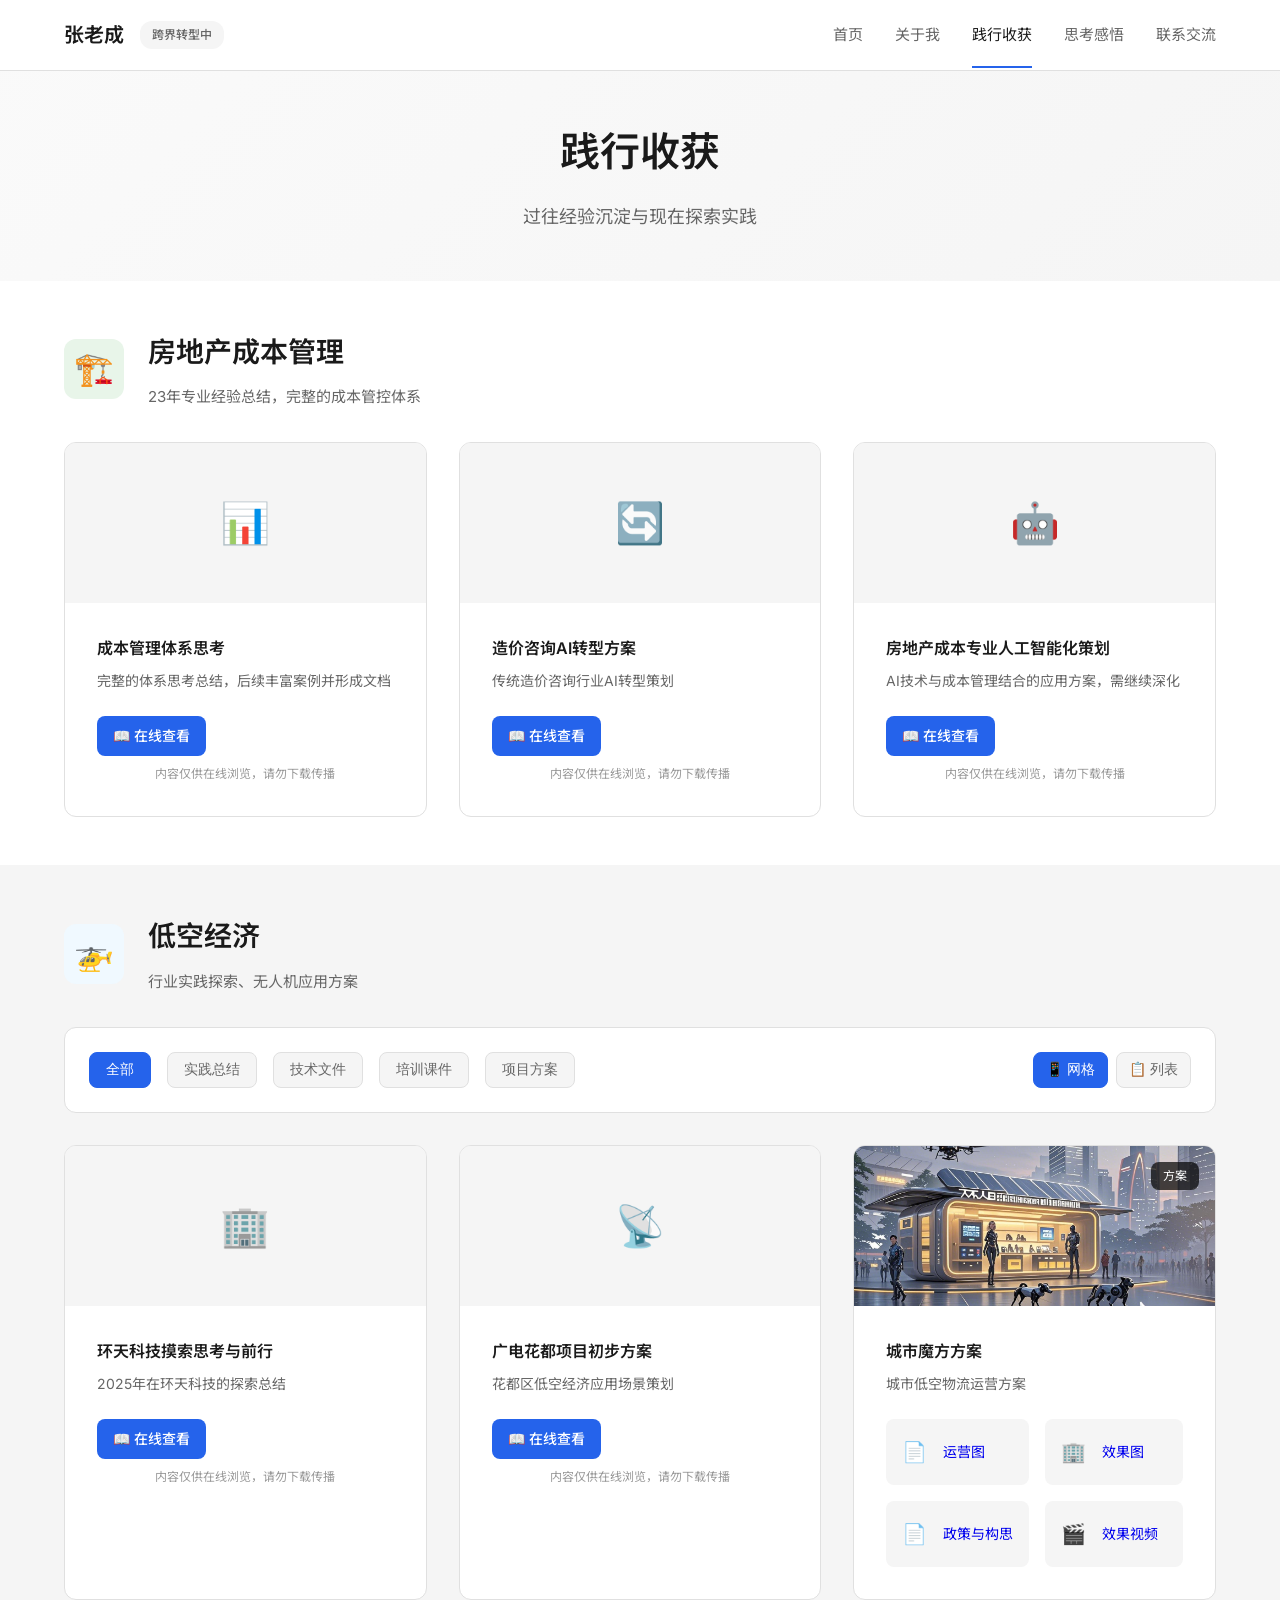
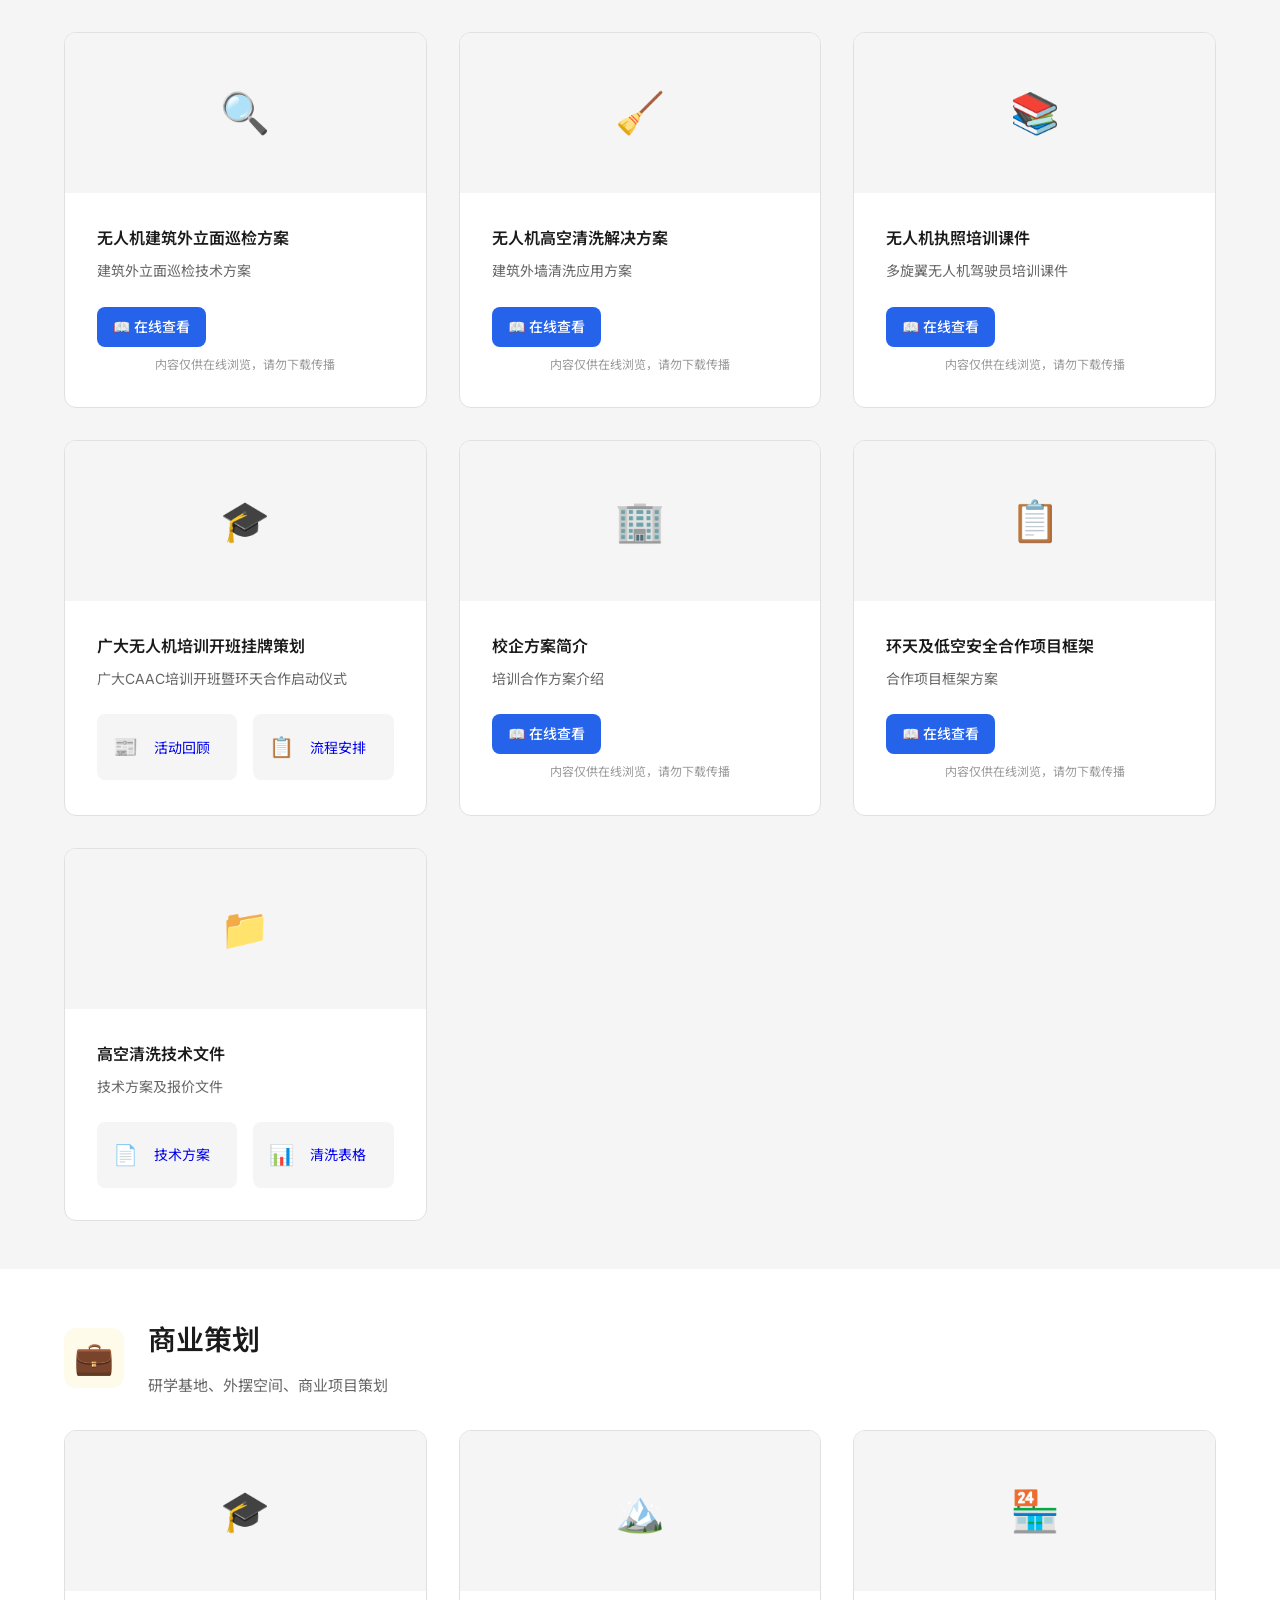
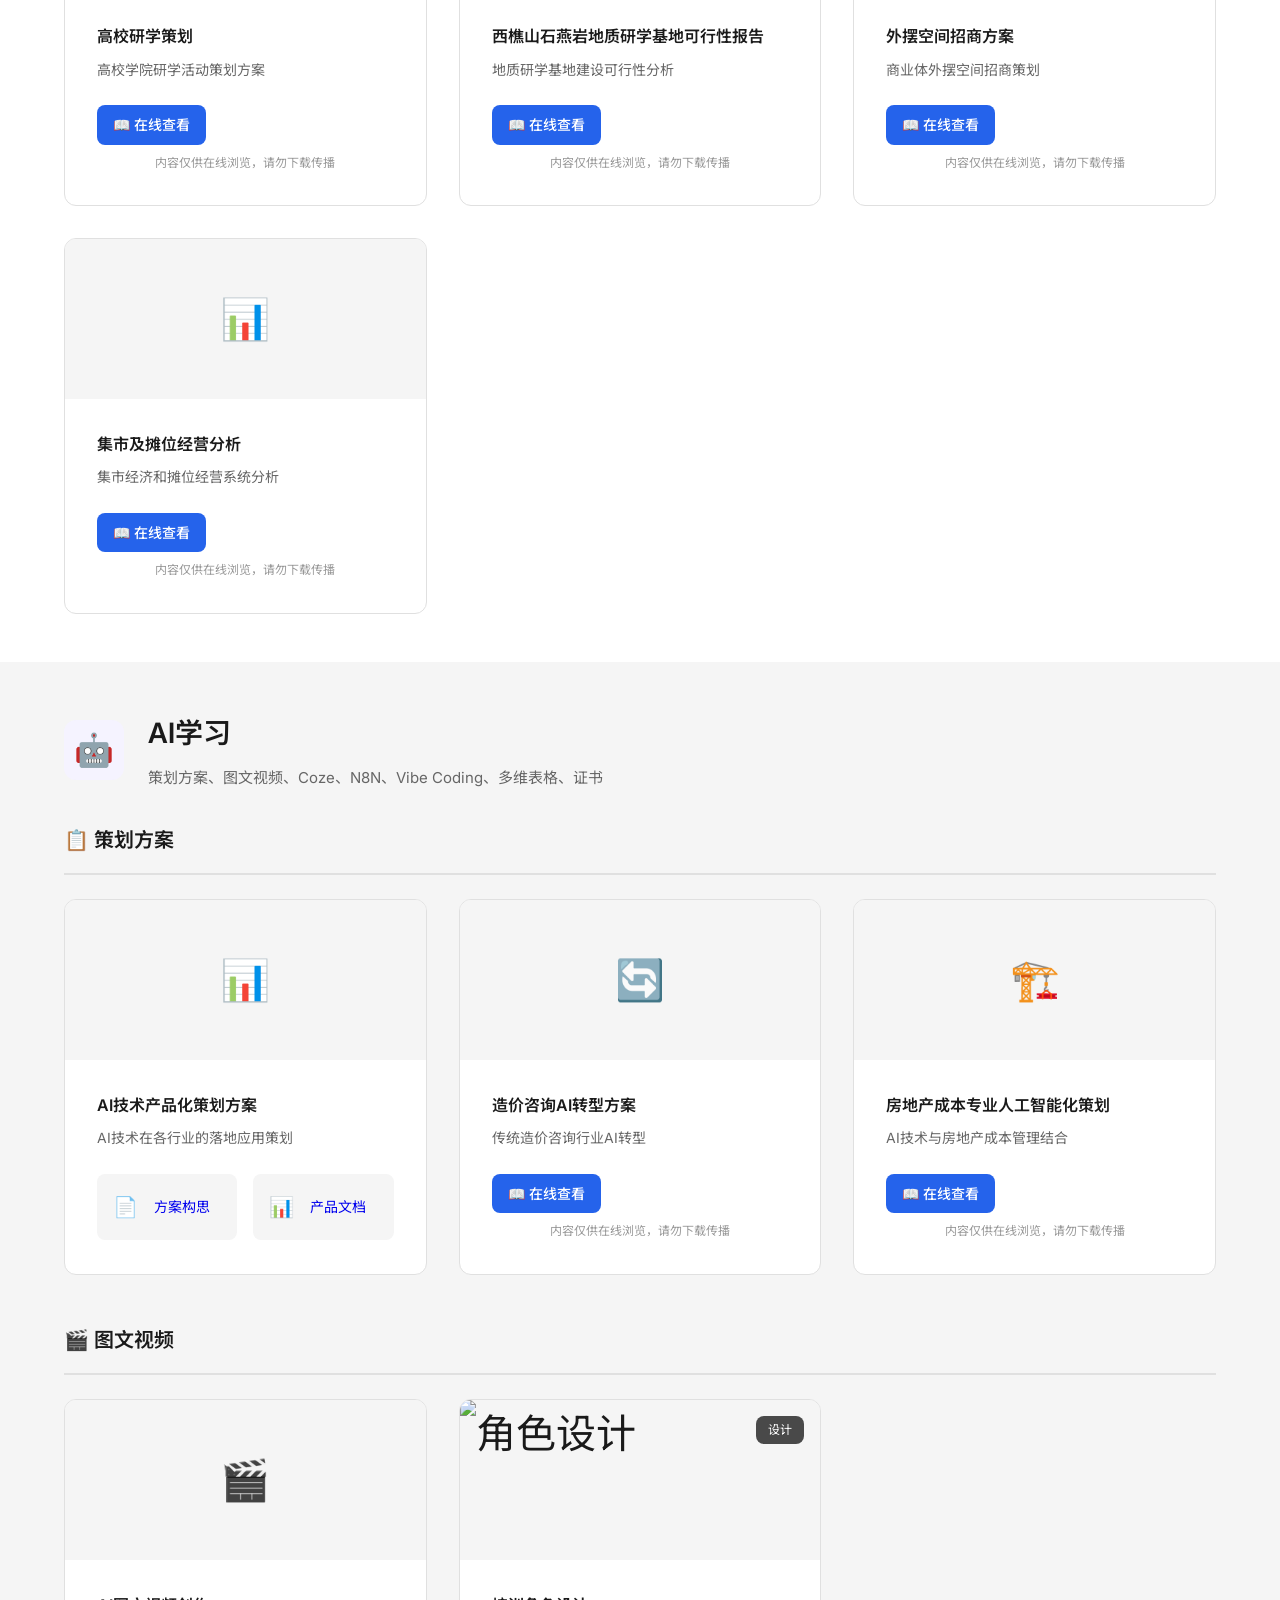
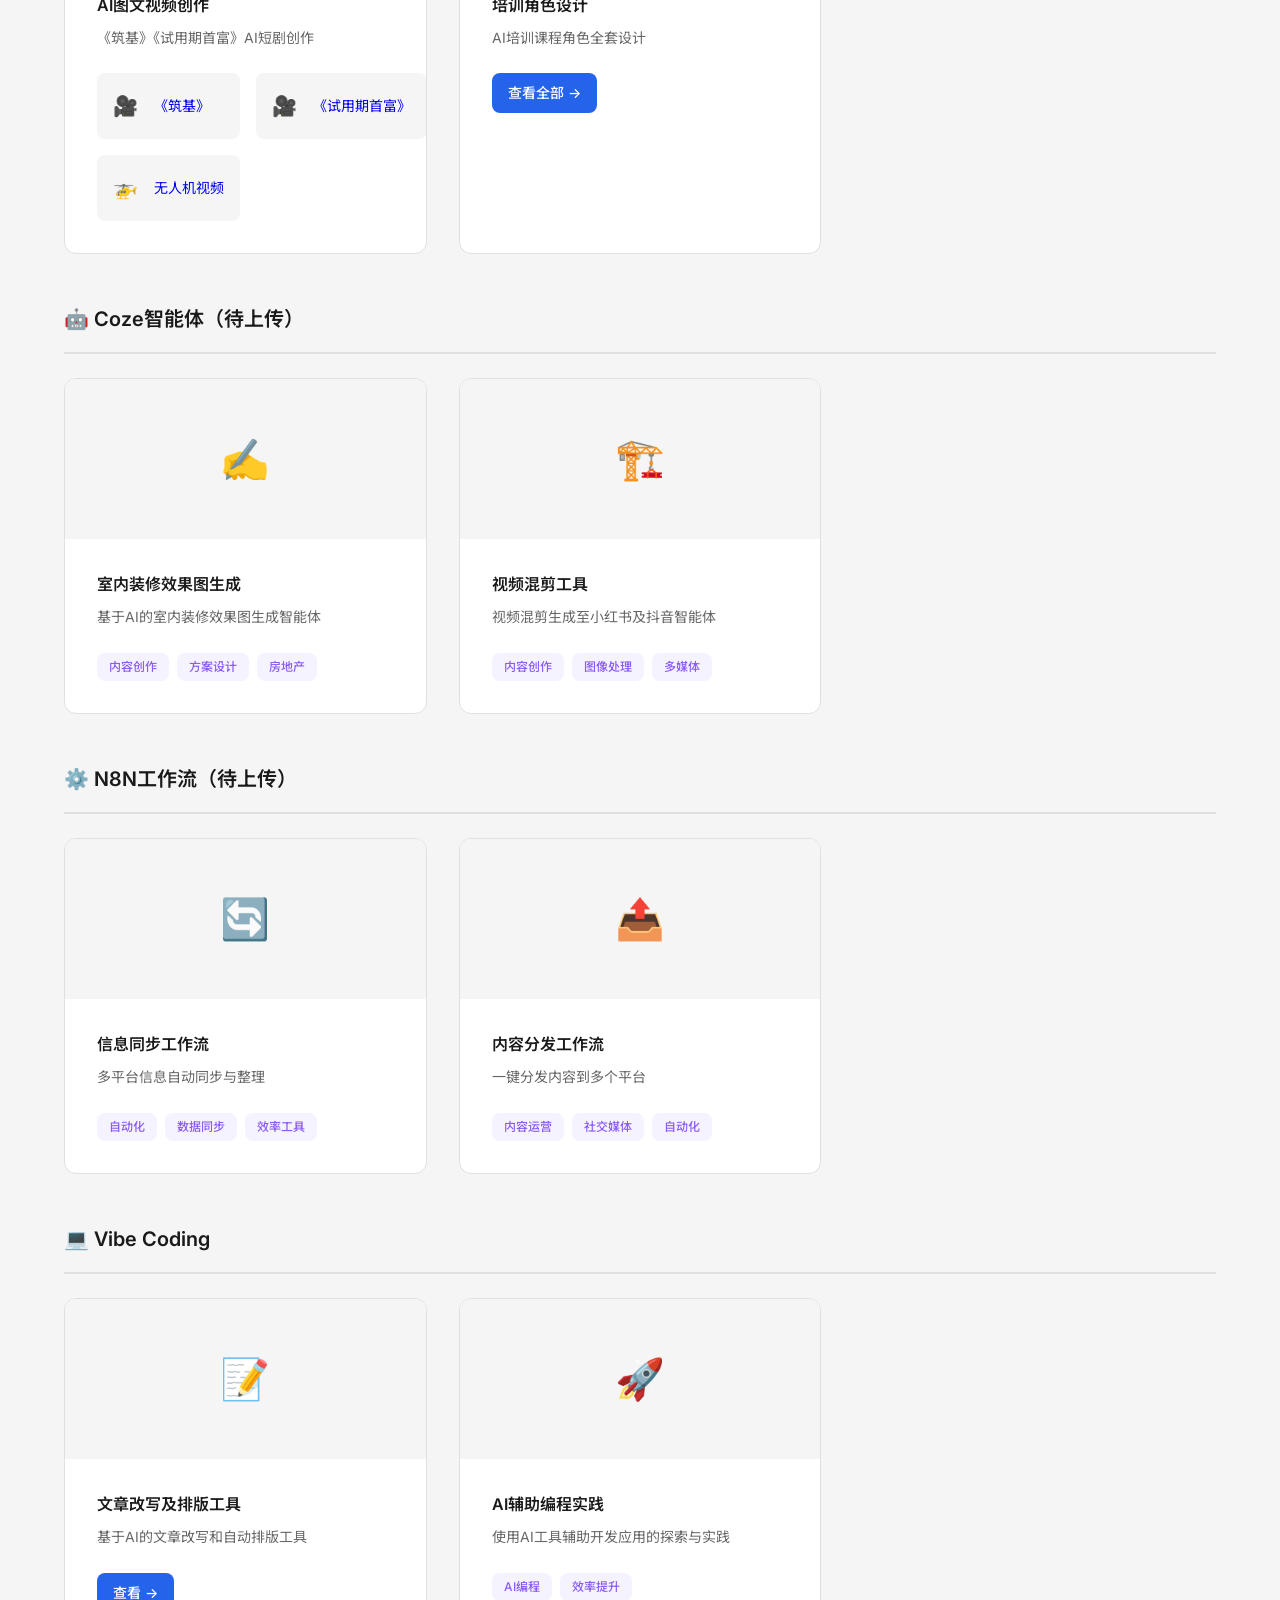
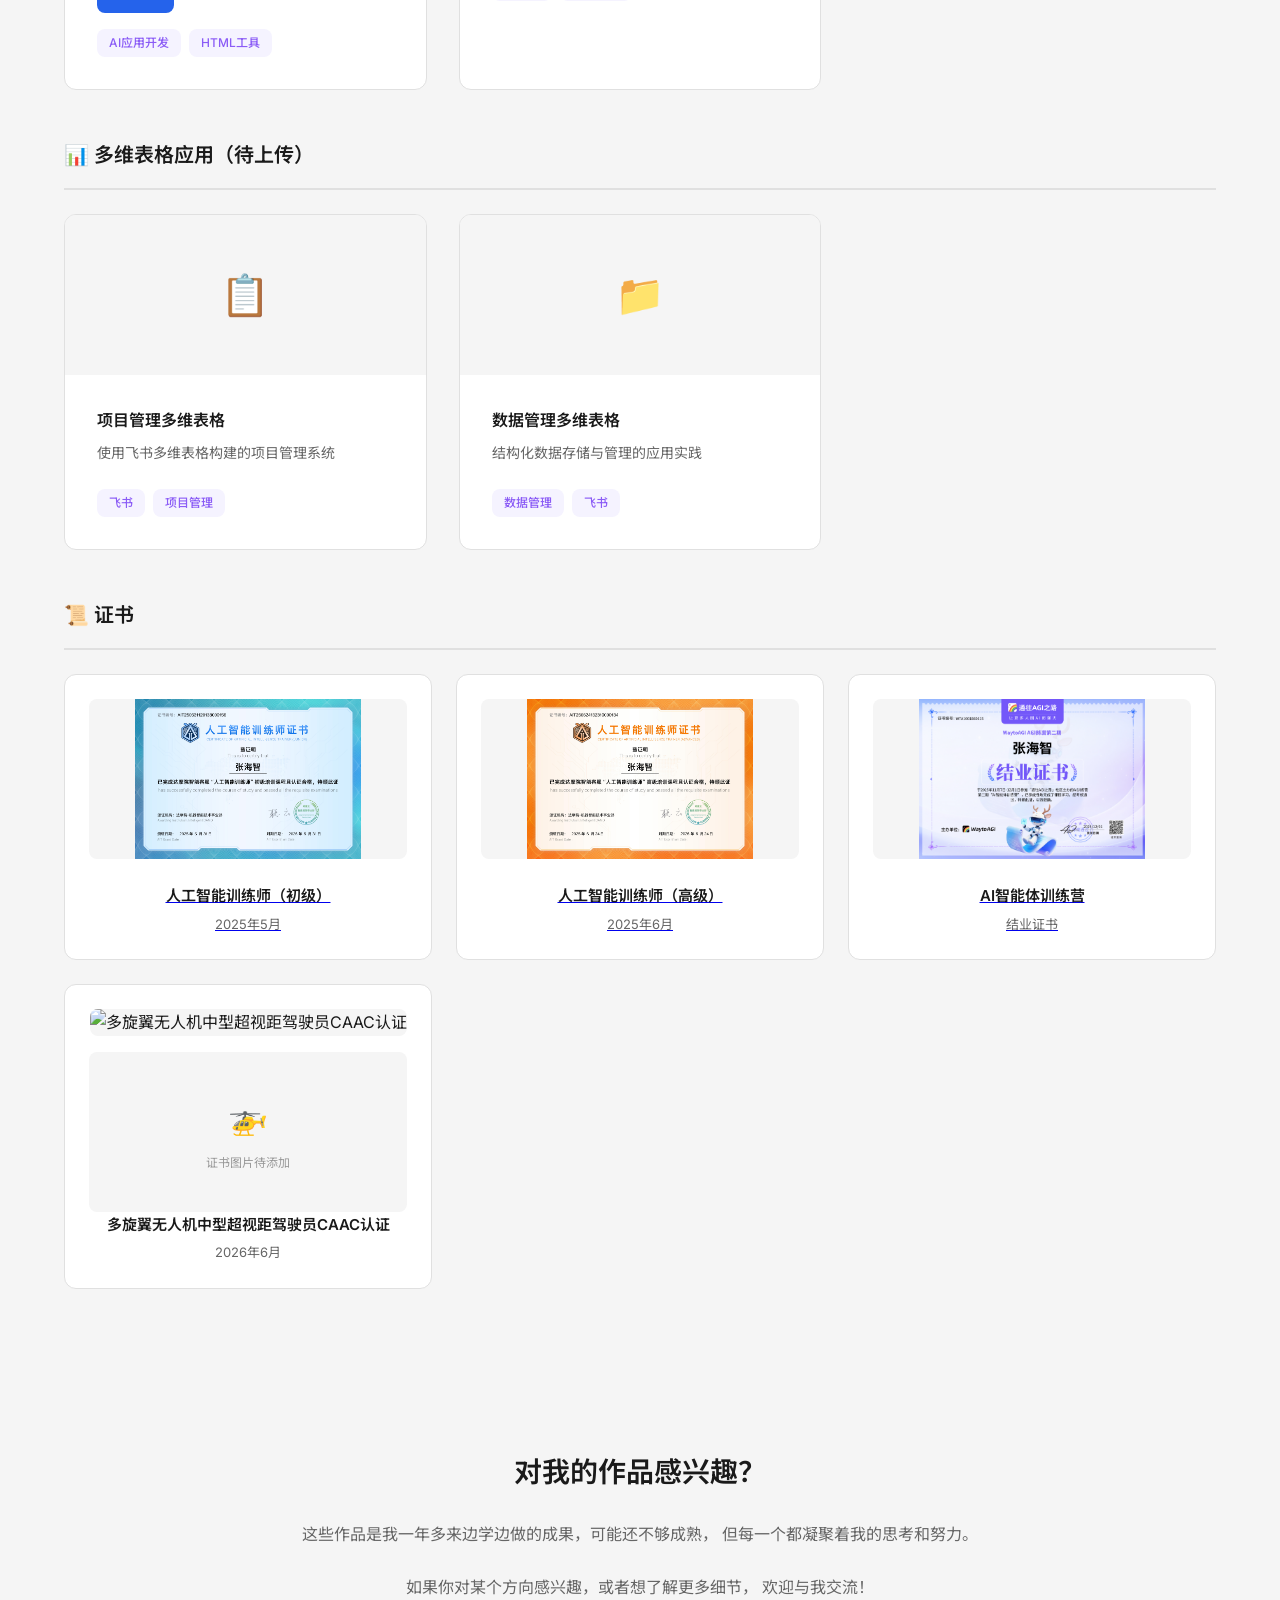
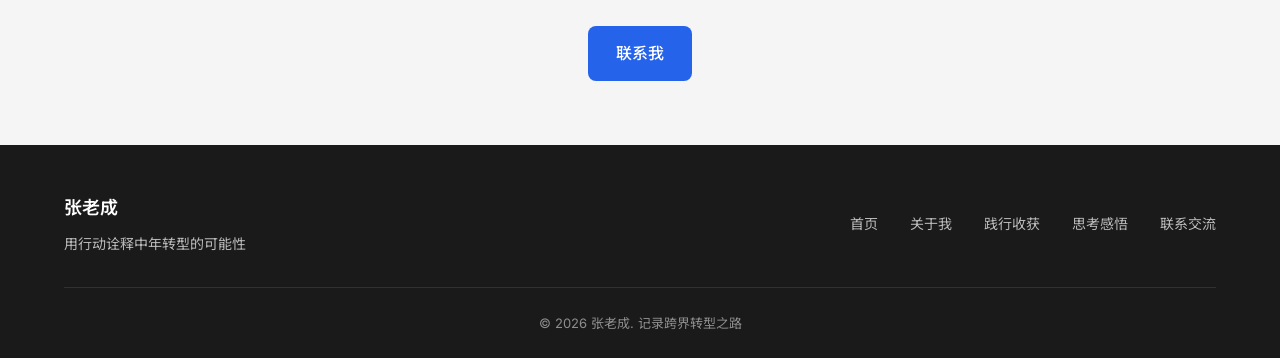
==== works.html @ 0c9d66b7 "Initial commit: 张老成的个人网站 - 添加所有网站页面 - 添加个人微信二维码和飞书二维码 - 配置表单功能 - 移除超过100MB的大文件  Co-Authored-By: Clau" ====
<!DOCTYPE html>
<html lang="zh-CN">
<head>
    <meta charset="UTF-8">
    <meta name="viewport" content="width=device-width, initial-scale=1.0">
    <title>践行收获 | 张老成</title>
    <link rel="stylesheet" href="css/style.css">
    <link rel="preconnect" href="https://fonts.googleapis.com">
    <link rel="preconnect" href="https://fonts.gstatic.com" crossorigin>
    <link href="https://fonts.googleapis.com/css2?family=Noto+Sans+SC:wght@300;400;500;700&family=Inter:wght@300;400;500;600&display=swap" rel="stylesheet">
    <style>
        .works-hero {
            padding: calc(70px + var(--spacing-xl)) 0 var(--spacing-xl);
            background: linear-gradient(135deg, #fafafa 0%, #f5f5f5 100%);
            text-align: center;
        }

        .works-hero h1 {
            font-size: 2.5rem;
            font-weight: 600;
            margin-bottom: var(--spacing-sm);
        }

        .works-hero .subtitle {
            font-size: 1.125rem;
            color: var(--color-secondary);
        }

        .works-section {
            padding: var(--spacing-xl) 0;
        }

        .works-section:nth-child(even) {
            background: var(--color-light);
        }

        .section-header {
            display: flex;
            align-items: center;
            gap: var(--spacing-md);
            margin-bottom: var(--spacing-lg);
        }

        .section-icon {
            width: 60px;
            height: 60px;
            border-radius: var(--radius-lg);
            display: flex;
            align-items: center;
            justify-content: center;
            font-size: 2rem;
        }

        .section-icon.cost { background: #e8f5e9; }
        .section-icon.low { background: var(--color-low-bg); }
        .section-icon.biz { background: var(--color-biz-bg); }
        .section-icon.ai { background: var(--color-ai-bg); }

        /* 筛选器样式 */
        .filter-bar {
            display: flex;
            flex-wrap: wrap;
            gap: var(--spacing-sm);
            margin-bottom: var(--spacing-lg);
            padding: var(--spacing-md);
            background: var(--color-white);
            border-radius: var(--radius-lg);
            border: 1px solid var(--color-border);
        }

        .filter-btn {
            padding: 0.5rem 1rem;
            background: var(--color-light);
            border: 1px solid var(--color-border);
            border-radius: var(--radius-md);
            cursor: pointer;
            font-size: 0.875rem;
            color: var(--color-secondary);
            transition: all 0.2s ease;
        }

        .filter-btn:hover {
            background: var(--color-accent);
            color: var(--color-white);
            border-color: var(--color-accent);
        }

        .filter-btn.active {
            background: var(--color-accent);
            color: var(--color-white);
            border-color: var(--color-accent);
        }

        /* 项目标签 */
        .work-card {
            background: var(--color-white);
            border: 1px solid var(--color-border);
            border-radius: var(--radius-lg);
            overflow: hidden;
            transition: all 0.3s ease;
        }

        .work-card[data-category] {
            position: relative;
        }

        .work-card.hidden {
            display: none;
        }

        /* 视图切换按钮 */
        .view-toggle {
            display: flex;
            gap: var(--spacing-xs);
            margin-left: auto;
        }

        .view-btn {
            padding: 0.5rem 0.75rem;
            background: var(--color-light);
            border: 1px solid var(--color-border);
            border-radius: var(--radius-md);
            cursor: pointer;
            font-size: 0.875rem;
            color: var(--color-secondary);
            transition: all 0.2s ease;
        }

        .view-btn.active {
            background: var(--color-accent);
            color: var(--color-white);
            border-color: var(--color-accent);
        }

        /* 列表视图样式 */
        .works-grid.list-view {
            grid-template-columns: 1fr;
        }

        .works-grid.list-view .work-card {
            display: grid;
            grid-template-columns: 80px 1fr auto;
            gap: var(--spacing-md);
            padding: var(--spacing-md);
            align-items: center;
        }

        .works-grid.list-view .work-preview {
            height: 60px;
            width: 60px;
            font-size: 1.5rem;
        }

        .works-grid.list-view .work-preview img {
            height: 60px;
            width: 60px;
        }

        .works-grid.list-view .file-list {
            flex-direction: row;
            flex-wrap: wrap;
            margin-top: var(--spacing-xs);
        }

        @media (max-width: 768px) {
            .works-grid.list-view .work-card {
                grid-template-columns: 1fr;
                gap: var(--spacing-sm);
            }

            .works-grid.list-view .work-preview {
                height: 100px;
                width: 100%;
                font-size: 2rem;
            }
        }

        .section-header-text h2 {
            font-size: 1.75rem;
            font-weight: 600;
            color: var(--color-primary);
            margin-bottom: var(--spacing-xs);
        }

        .section-header-text p {
            font-size: 0.9375rem;
            color: var(--color-secondary);
        }

        .works-grid {
            display: grid;
            grid-template-columns: repeat(3, 1fr);
            gap: var(--spacing-lg);
        }

        .work-card {
            background: var(--color-white);
            border: 1px solid var(--color-border);
            border-radius: var(--radius-lg);
            overflow: hidden;
            transition: all 0.3s ease;
        }

        .work-card:hover {
            transform: translateY(-4px);
            box-shadow: var(--shadow-lg);
        }

        .work-preview {
            height: 160px;
            background: var(--color-light);
            display: flex;
            align-items: center;
            justify-content: center;
            font-size: 2.5rem;
            position: relative;
        }

        .work-preview img {
            width: 100%;
            height: 100%;
            object-fit: cover;
        }

        .work-type {
            position: absolute;
            top: var(--spacing-sm);
            right: var(--spacing-sm);
            padding: 0.25rem 0.75rem;
            background: rgba(0, 0, 0, 0.7);
            color: var(--color-white);
            font-size: 0.75rem;
            border-radius: var(--radius-md);
        }

        .work-content {
            padding: var(--spacing-lg);
        }

        .work-content h3 {
            font-size: 1rem;
            font-weight: 600;
            margin-bottom: var(--spacing-xs);
            color: var(--color-primary);
        }

        .work-content p {
            font-size: 0.875rem;
            color: var(--color-secondary);
            line-height: 1.6;
            margin-bottom: var(--spacing-md);
        }

        .work-link {
            display: inline-flex;
            align-items: center;
            gap: 0.25rem;
            padding: 0.5rem 1rem;
            background: var(--color-accent);
            color: var(--color-white);
            text-decoration: none;
            border-radius: var(--radius-md);
            font-size: 0.875rem;
            font-weight: 500;
            transition: all 0.2s ease;
            border: none;
            cursor: pointer;
        }

        .work-link:hover {
            background: var(--color-accent-hover);
        }

        .work-link.pdf-view-btn {
            width: 100%;
            justify-content: center;
        }

        /* PDF查看器样式 */
        .pdf-viewer {
            user-select: none;
            -webkit-user-select: none;
            -moz-user-select: none;
            -ms-user-select: none;
        }

        .pdf-hint {
            text-align: center;
            color: var(--color-muted);
            font-size: 0.75rem;
            margin-top: var(--spacing-xs);
        }

        .file-list {
            display: grid;
            grid-template-columns: repeat(2, 1fr);
            gap: var(--spacing-sm);
            margin-top: var(--spacing-md);
        }

        .file-item {
            display: flex;
            align-items: center;
            gap: var(--spacing-sm);
            padding: var(--spacing-sm);
            background: var(--color-light);
            border-radius: var(--radius-md);
            text-decoration: none;
            transition: all 0.2s ease;
        }

        .file-item:hover {
            background: var(--color-accent);
            color: var(--color-white);
        }

        .file-icon {
            font-size: 1.25rem;
        }

        .file-name {
            flex: 1;
            font-size: 0.875rem;
            overflow: hidden;
            text-overflow: ellipsis;
            white-space: nowrap;
        }

        .certificate-grid {
            display: grid;
            grid-template-columns: repeat(3, 1fr);
            gap: var(--spacing-md);
            margin-bottom: var(--spacing-lg);
        }

        .certificate-card {
            background: var(--color-white);
            border: 1px solid var(--color-border);
            border-radius: var(--radius-lg);
            padding: var(--spacing-md);
            text-align: center;
            transition: all 0.3s ease;
            cursor: pointer;
        }

        .certificate-card:hover {
            border-color: var(--color-ai);
            box-shadow: var(--shadow-md);
        }

        .certificate-img {
            width: 100%;
            height: 160px;
            object-fit: contain;
            border-radius: var(--radius-md);
            margin-bottom: var(--spacing-sm);
            background: var(--color-light);
        }

        .certificate-card h4 {
            font-size: 0.9375rem;
            font-weight: 600;
            margin-bottom: 0.25rem;
            color: var(--color-primary);
        }

        .certificate-card p {
            font-size: 0.8125rem;
            color: var(--color-secondary);
            margin: 0;
        }

        @media (max-width: 768px) {
            .works-hero h1 {
                font-size: 1.75rem;
            }

            .works-grid,
            .file-list {
                grid-template-columns: 1fr;
            }

            .certificate-grid {
                grid-template-columns: 1fr;
            }
        }
    </style>
</head>
<body>
    <!-- 导航栏 -->
    <nav class="navbar">
        <div class="container">
            <div class="nav-brand">
                <a href="index.html">张老成</a>
                <span class="nav-tag">跨界转型中</span>
            </div>
            <ul class="nav-menu">
                <li><a href="index.html">首页</a></li>
                <li><a href="about.html">关于我</a></li>
                <li><a href="works.html" class="active">践行收获</a></li>
                <li><a href="thoughts.html">思考感悟</a></li>
                <li><a href="contact.html">联系交流</a></li>
            </ul>
            <div class="nav-toggle">
                <span></span>
                <span></span>
                <span></span>
            </div>
        </div>
    </nav>

    <!-- 践行收获 Hero -->
    <section class="works-hero">
        <div class="container">
            <h1>践行收获</h1>
            <p class="subtitle">过往经验沉淀与现在探索实践</p>
        </div>
    </section>

    <!-- 房地产成本管理 -->
    <section id="cost" class="works-section">
        <div class="container">
            <div class="section-header">
                <div class="section-icon cost">🏗️</div>
                <div class="section-header-text">
                    <h2>房地产成本管理</h2>
                    <p>23年专业经验总结，完整的成本管控体系</p>
                </div>
            </div>

            <div class="works-grid">
                <div class="work-card pdf-viewer" oncontextmenu="return false;">
                    <div class="work-preview">📊</div>
                    <div class="work-content">
                        <h3>成本管理体系思考</h3>
                        <p>完整的体系思考总结，后续丰富案例并形成文档</p>
                        <a href="hub/成本管理/成本管理思考及总结/成本管理逻辑及体系思考_watermarked.pdf" target="_blank" class="work-link">📖 在线查看</a>
                        <div class="pdf-hint">内容仅供在线浏览，请勿下载传播</div>
                    </div>
                </div>

                <div class="work-card pdf-viewer" oncontextmenu="return false;">
                    <div class="work-preview">🔄</div>
                    <div class="work-content">
                        <h3>造价咨询AI转型方案</h3>
                        <p>传统造价咨询行业AI转型策划</p>
                        <a href="hub/成本管理/造价咨询AI转型方案/造价咨询AI转型方案-水印版.pdf" target="_blank" class="work-link">📖 在线查看</a>
                        <div class="pdf-hint">内容仅供在线浏览，请勿下载传播</div>
                    </div>
                </div>

                <div class="work-card pdf-viewer" oncontextmenu="return false;">
                    <div class="work-preview">🤖</div>
                    <div class="work-content">
                        <h3>房地产成本专业人工智能化策划</h3>
                        <p>AI技术与成本管理结合的应用方案，需继续深化</p>
                        <a href="hub/成本管理/房地产成本专业人工智能化策划/房地产成本专业人工智能化策划-水印版.pdf" target="_blank" class="work-link">📖 在线查看</a>
                        <div class="pdf-hint">内容仅供在线浏览，请勿下载传播</div>
                    </div>
                </div>
            </div>
        </div>
    </section>

    <!-- 低空经济 -->
    <section id="low-altitude" class="works-section">
        <div class="container">
            <div class="section-header">
                <div class="section-icon low">🚁</div>
                <div class="section-header-text">
                    <h2>低空经济</h2>
                    <p>行业实践探索、无人机应用方案</p>
                </div>
            </div>

            <!-- 筛选器 -->
            <div class="filter-bar" id="low-altitude-filter">
                <button class="filter-btn active" data-filter="all">全部</button>
                <button class="filter-btn" data-filter="company">实践总结</button>
                <button class="filter-btn" data-filter="solution">技术文件</button>
                <button class="filter-btn" data-filter="training">培训课件</button>
                <button class="filter-btn" data-filter="project">项目方案</button>
                <div class="view-toggle">
                    <button class="view-btn active" data-view="grid">📱 网格</button>
                    <button class="view-btn" data-view="list">📋 列表</button>
                </div>
            </div>

            <div class="works-grid" id="low-altitude-grid">
                <div class="work-card pdf-viewer" data-category="company" oncontextmenu="return false;">
                    <div class="work-preview">🏢</div>
                    <div class="work-content">
                        <h3>环天科技摸索思考与前行</h3>
                        <p>2025年在环天科技的探索总结</p>
                        <a href="hub/低空/2025环天的摸索思考与前行（终稿）.pdf" target="_blank" class="work-link">📖 在线查看</a>
                        <div class="pdf-hint">内容仅供在线浏览，请勿下载传播</div>
                    </div>
                </div>

                <div class="work-card pdf-viewer" data-category="project" oncontextmenu="return false;">
                    <div class="work-preview">📡</div>
                    <div class="work-content">
                        <h3>广电花都项目初步方案</h3>
                        <p>花都区低空经济应用场景策划</p>
                        <a href="hub/低空/广电花都项目初步方案.pdf" target="_blank" class="work-link">📖 在线查看</a>
                        <div class="pdf-hint">内容仅供在线浏览，请勿下载传播</div>
                    </div>
                </div>

                <div class="work-card" data-category="project">
                    <div class="work-preview">
                        <img src="hub/低空/城市魔方方案/城市展厅效果图（定稿）.jpeg" alt="城市魔方">
                        <div class="work-type">方案</div>
                    </div>
                    <div class="work-content">
                        <h3>城市魔方方案</h3>
                        <p>城市低空物流运营方案</p>
                        <div class="file-list">
                            <a href="hub/低空/城市魔方方案/城市低空物流运营图20250308-水印版.pdf" target="_blank" class="file-item">
                                <span class="file-icon">📄</span>
                                <span class="file-name">运营图</span>
                            </a>
                            <a href="hub/低空/城市魔方方案/城市展厅效果图（定稿）.jpeg" target="_blank" class="file-item">
                                <span class="file-icon">🏢</span>
                                <span class="file-name">效果图</span>
                            </a>
                            <a href="hub/低空/城市魔方方案/政策与构思-水印版.pdf" target="_blank" class="file-item">
                                <span class="file-icon">📄</span>
                                <span class="file-name">政策与构思</span>
                            </a>
                            <a href="hub/低空/城市魔方方案/城市展厅效果视频（可灵版）.mp4" target="_blank" class="file-item">
                                <span class="file-icon">🎬</span>
                                <span class="file-name">效果视频</span>
                            </a>
                        </div>
                    </div>
                </div>

                <div class="work-card pdf-viewer" data-category="project" oncontextmenu="return false;">
                    <div class="work-preview">🔍</div>
                    <div class="work-content">
                        <h3>无人机建筑外立面巡检方案</h3>
                        <p>建筑外立面巡检技术方案</p>
                        <a href="hub/低空/无人机建筑外立面巡检方案_v0(2).pdf" target="_blank" class="work-link">📖 在线查看</a>
                        <div class="pdf-hint">内容仅供在线浏览，请勿下载传播</div>
                    </div>
                </div>

                <div class="work-card pdf-viewer" data-category="project" oncontextmenu="return false;">
                    <div class="work-preview">🧹</div>
                    <div class="work-content">
                        <h3>无人机高空清洗解决方案</h3>
                        <p>建筑外墙清洗应用方案</p>
                        <a href="hub/低空/无人机高空清洗解决方案.pdf" target="_blank" class="work-link">📖 在线查看</a>
                        <div class="pdf-hint">内容仅供在线浏览，请勿下载传播</div>
                    </div>
                </div>

                <div class="work-card pdf-viewer" data-category="training" oncontextmenu="return false;">
                    <div class="work-preview">📚</div>
                    <div class="work-content">
                        <h3>无人机执照培训课件</h3>
                        <p>多旋翼无人机驾驶员培训课件</p>
                        <a href="hub/低空/无人机执照培训电子课件（多旋翼类） - PDF-水印版.pdf" target="_blank" class="work-link">📖 在线查看</a>
                        <div class="pdf-hint">内容仅供在线浏览，请勿下载传播</div>
                    </div>
                </div>

                <div class="work-card" data-category="training">
                    <div class="work-preview">🎓</div>
                    <div class="work-content">
                        <h3>广大无人机培训开班挂牌策划</h3>
                        <p>广大CAAC培训开班暨环天合作启动仪式</p>
                        <div class="file-list">
                            <a href="https://mp.weixin.qq.com/s/n0ae5wz5hLFRbh9rYbVdfg" target="_blank" class="file-item">
                                <span class="file-icon">📰</span>
                                <span class="file-name">活动回顾</span>
                            </a>
                            <a href="hub/低空/广大无人机培训仪式方案/广州大学无人机CAAC驾驶培训开班暨与环天合作仪式流程及人员车辆名单.pdf" target="_blank" class="file-item">
                                <span class="file-icon">📋</span>
                                <span class="file-name">流程安排</span>
                            </a>
                        </div>
                    </div>
                </div>

                <div class="work-card pdf-viewer" data-category="project" oncontextmenu="return false;">
                    <div class="work-preview">🏢</div>
                    <div class="work-content">
                        <h3>校企方案简介</h3>
                        <p>培训合作方案介绍</p>
                        <a href="hub/低空/广东环天科技简介-校企合作-1113-水印版.pdf" target="_blank" class="work-link">📖 在线查看</a>
                        <div class="pdf-hint">内容仅供在线浏览，请勿下载传播</div>
                    </div>
                </div>

                <div class="work-card pdf-viewer" data-category="company" oncontextmenu="return false;">
                    <div class="work-preview">📋</div>
                    <div class="work-content">
                        <h3>环天及低空安全合作项目框架</h3>
                        <p>合作项目框架方案</p>
                        <a href="hub/低空/环天科技及低空安全合作项目框架-水印版.pdf" target="_blank" class="work-link">📖 在线查看</a>
                        <div class="pdf-hint">内容仅供在线浏览，请勿下载传播</div>
                    </div>
                </div>

                <div class="work-card" data-category="solution">
                    <div class="work-preview">📁</div>
                    <div class="work-content">
                        <h3>高空清洗技术文件</h3>
                        <p>技术方案及报价文件</p>
                        <div class="file-list">
                            <a href="hub/低空/高空清洗技术文件/广东省环天科技有限公司无人机幕墙清洗业务技术方案及报价（深圳市交通运输局宝安管理局项目）（第二版） - 副本-水印版.pdf" target="_blank" class="file-item">
                                <span class="file-icon">📄</span>
                                <span class="file-name">技术方案</span>
                            </a>
                            <a href="hub/低空/高空清洗技术文件/深圳外墙无人机清洗表格.pdf" target="_blank" class="file-item">
                                <span class="file-icon">📊</span>
                                <span class="file-name">清洗表格</span>
                            </a>
                        </div>
                    </div>
                </div>
            </div>
        </div>
    </section>

    <!-- 商业策划 -->
    <section id="business" class="works-section">
        <div class="container">
            <div class="section-header">
                <div class="section-icon biz">💼</div>
                <div class="section-header-text">
                    <h2>商业策划</h2>
                    <p>研学基地、外摆空间、商业项目策划</p>
                </div>
            </div>

            <div class="works-grid">
                <div class="work-card pdf-viewer" oncontextmenu="return false;">
                    <div class="work-preview">🎓</div>
                    <div class="work-content">
                        <h3>高校研学策划</h3>
                        <p>高校学院研学活动策划方案</p>
                        <a href="hub/商业/广东环天广大机械学院研学策划方案-水印版.pdf" target="_blank" class="work-link">📖 在线查看</a>
                        <div class="pdf-hint">内容仅供在线浏览，请勿下载传播</div>
                    </div>
                </div>

                <div class="work-card pdf-viewer" oncontextmenu="return false;">
                    <div class="work-preview">🏔️</div>
                    <div class="work-content">
                        <h3>西樵山石燕岩地质研学基地可行性报告</h3>
                        <p>地质研学基地建设可行性分析</p>
                        <a href="hub/商业/西樵山石燕岩地质研学基地可行性报告(环天提议)-水印版.pdf" target="_blank" class="work-link">📖 在线查看</a>
                        <div class="pdf-hint">内容仅供在线浏览，请勿下载传播</div>
                    </div>
                </div>

                <div class="work-card pdf-viewer" oncontextmenu="return false;">
                    <div class="work-preview">🏪</div>
                    <div class="work-content">
                        <h3>外摆空间招商方案</h3>
                        <p>商业体外摆空间招商策划</p>
                        <a href="hub/商业/邦华外摆空间招商方案 20250724-水印版.pdf" target="_blank" class="work-link">📖 在线查看</a>
                        <div class="pdf-hint">内容仅供在线浏览，请勿下载传播</div>
                    </div>
                </div>

                <div class="work-card pdf-viewer" oncontextmenu="return false;">
                    <div class="work-preview">📊</div>
                    <div class="work-content">
                        <h3>集市及摊位经营分析</h3>
                        <p>集市经济和摊位经营系统分析</p>
                        <a href="hub/商业/集市及摊位经营分析-水印版.pdf" target="_blank" class="work-link">📖 在线查看</a>
                        <div class="pdf-hint">内容仅供在线浏览，请勿下载传播</div>
                    </div>
                </div>
            </div>
        </div>
    </section>

    <!-- AI学习 -->
    <section id="ai" class="works-section">
        <div class="container">
            <div class="section-header">
                <div class="section-icon ai">🤖</div>
                <div class="section-header-text">
                    <h2>AI学习</h2>
                    <p>策划方案、图文视频、Coze、N8N、Vibe Coding、多维表格、证书</p>
                </div>
            </div>

            <!-- 策划方案 -->
            <div class="ai-category">
                <h3 class="ai-category-title">📋 策划方案</h3>
                <div class="works-grid">
                    <div class="work-card">
                        <div class="work-preview">📊</div>
                        <div class="work-content">
                            <h3>AI技术产品化策划方案</h3>
                            <p>AI技术在各行业的落地应用策划</p>
                            <div class="file-list">
                                <a href="hub/AI/AI策划/AI产品化策划方案-水印版.pdf" target="_blank" class="file-item">
                                    <span class="file-icon">📄</span>
                                    <span class="file-name">方案构思</span>
                                </a>
                                <a href="https://wcn19dn7pjwd.feishu.cn/wiki/GFK6wTMXMiv9bLkHEH2cJ65snob" target="_blank" class="file-item">
                                    <span class="file-icon">📊</span>
                                    <span class="file-name">产品文档</span>
                                </a>
                            </div>
                        </div>
                    </div>
                    <div class="work-card pdf-viewer" oncontextmenu="return false;">
                        <div class="work-preview">🔄</div>
                        <div class="work-content">
                            <h3>造价咨询AI转型方案</h3>
                            <p>传统造价咨询行业AI转型</p>
                            <a href="hub/AI/AI策划/造价咨询AI转型方案-水印版.pdf" target="_blank" class="work-link">📖 在线查看</a>
                            <div class="pdf-hint">内容仅供在线浏览，请勿下载传播</div>
                        </div>
                    </div>
                    <div class="work-card pdf-viewer" oncontextmenu="return false;">
                        <div class="work-preview">🏗️</div>
                        <div class="work-content">
                            <h3>房地产成本专业人工智能化策划</h3>
                            <p>AI技术与房地产成本管理结合</p>
                            <a href="hub/AI/AI策划/房地产成本专业人工智能化策划-水印版.pdf" target="_blank" class="work-link">📖 在线查看</a>
                            <div class="pdf-hint">内容仅供在线浏览，请勿下载传播</div>
                        </div>
                    </div>
                </div>
            </div>

            <!-- 图文视频 -->
            <div class="ai-category">
                <h3 class="ai-category-title">🎬 图文视频</h3>
                <div class="works-grid">
                    <div class="work-card">
                        <div class="work-preview">🎬</div>
                        <div class="work-content">
                            <h3>AI图文视频创作</h3>
                            <p>《筑基》《试用期首富》AI短剧创作</p>
                            <div class="file-list">
                                <a href="hub/AI/AI图文视频/《筑基》第1话.mp4" target="_blank" class="file-item">
                                    <span class="file-icon">🎥</span>
                                    <span class="file-name">《筑基》</span>
                                </a>
                                <a href="hub/AI/AI图文视频/《试用期首富》（剪辑第二稿）.mp4" target="_blank" class="file-item">
                                    <span class="file-icon">🎥</span>
                                    <span class="file-name">《试用期首富》</span>
                                </a>
                                <a href="hub/AI/AI图文视频/无人机视频（练习版）.mp4" target="_blank" class="file-item">
                                    <span class="file-icon">🚁</span>
                                    <span class="file-name">无人机视频</span>
                                </a>
                            </div>
                        </div>
                    </div>
                    <div class="work-card">
                        <div class="work-preview">
                            <img src="hub/AI/AI图文视频/培训角色设计/男一三视图.png" alt="角色设计">
                            <div class="work-type">设计</div>
                        </div>
                        <div class="work-content">
                            <h3>培训角色设计</h3>
                            <p>AI培训课程角色全套设计</p>
                            <a href="hub/AI/AI图文视频/培训角色设计/" target="_blank" class="work-link">查看全部 →</a>
                        </div>
                    </div>
                </div>
            </div>

            <!-- Coze智能体 -->
            <div class="ai-category">
                <h3 class="ai-category-title">🤖 Coze智能体（待上传）</h3>
                <div class="works-grid">
                    <div class="work-card">
                        <div class="work-preview">✍️</div>
                        <div class="work-content">
                            <h3>室内装修效果图生成</h3>
                            <p>基于AI的室内装修效果图生成智能体</p>
                            <div class="work-tags">
                                <span class="work-tag">内容创作</span>
                                <span class="work-tag">方案设计</span>
                                <span class="work-tag">房地产</span>
                            </div>
                        </div>
                    </div>
                    <div class="work-card">
                        <div class="work-preview">🏗️</div>
                        <div class="work-content">
                            <h3>视频混剪工具</h3>
                            <p>视频混剪生成至小红书及抖音智能体</p>
                            <div class="work-tags">
                                <span class="work-tag">内容创作</span>
                                <span class="work-tag">图像处理</span>
                                <span class="work-tag">多媒体</span>
                            </div>
                        </div>
                    </div>
                </div>
            </div>

            <!-- N8N工作流 -->
            <div class="ai-category">
                <h3 class="ai-category-title">⚙️ N8N工作流（待上传）</h3>
                <div class="works-grid">
                    <div class="work-card">
                        <div class="work-preview">🔄</div>
                        <div class="work-content">
                            <h3>信息同步工作流</h3>
                            <p>多平台信息自动同步与整理</p>
                            <div class="work-tags">
                                <span class="work-tag">自动化</span>
                                <span class="work-tag">数据同步</span>
                                <span class="work-tag">效率工具</span>
                            </div>
                        </div>
                    </div>
                    <div class="work-card">
                        <div class="work-preview">📤</div>
                        <div class="work-content">
                            <h3>内容分发工作流</h3>
                            <p>一键分发内容到多个平台</p>
                            <div class="work-tags">
                                <span class="work-tag">内容运营</span>
                                <span class="work-tag">社交媒体</span>
                                <span class="work-tag">自动化</span>
                            </div>
                        </div>
                    </div>
                </div>
            </div>

            <!-- Vibe Coding -->
            <div class="ai-category">
                <h3 class="ai-category-title">💻 Vibe Coding</h3>
                <div class="works-grid">
                    <div class="work-card">
                        <div class="work-preview">📝</div>
                        <div class="work-content">
                            <h3>文章改写及排版工具</h3>
                            <p>基于AI的文章改写和自动排版工具</p>
                            <a href="hub/AI/AI产品/文章改写及排版工具（第一版）.html" target="_blank" class="work-link">查看 →</a>
                            <div class="work-tags">
                                <span class="work-tag">AI应用开发</span>
                                <span class="work-tag">HTML工具</span>
                            </div>
                        </div>
                    </div>
                    <div class="work-card">
                        <div class="work-preview">🚀</div>
                        <div class="work-content">
                            <h3>AI辅助编程实践</h3>
                            <p>使用AI工具辅助开发应用的探索与实践</p>
                            <div class="work-tags">
                                <span class="work-tag">AI编程</span>
                                <span class="work-tag">效率提升</span>
                            </div>
                        </div>
                    </div>
                </div>
            </div>

            <!-- 多维表格 -->
            <div class="ai-category">
                <h3 class="ai-category-title">📊 多维表格应用（待上传）</h3>
                <div class="works-grid">
                    <div class="work-card">
                        <div class="work-preview">📋</div>
                        <div class="work-content">
                            <h3>项目管理多维表格</h3>
                            <p>使用飞书多维表格构建的项目管理系统</p>
                            <div class="work-tags">
                                <span class="work-tag">飞书</span>
                                <span class="work-tag">项目管理</span>
                            </div>
                        </div>
                    </div>
                    <div class="work-card">
                        <div class="work-preview">📁</div>
                        <div class="work-content">
                            <h3>数据管理多维表格</h3>
                            <p>结构化数据存储与管理的应用实践</p>
                            <div class="work-tags">
                                <span class="work-tag">数据管理</span>
                                <span class="work-tag">飞书</span>
                            </div>
                        </div>
                    </div>
                </div>
            </div>

            <!-- 证书 -->
            <div class="ai-category">
                <h3 class="ai-category-title">📜 证书</h3>
                <div class="certificate-grid">
                    <a href="hub/AI/AI证书/人工智能训练师（初级）-张海智-20250531.jpg" target="_blank" class="certificate-card">
                        <img src="hub/AI/AI证书/人工智能训练师（初级）-张海智-20250531.jpg" alt="人工智能训练师（初级）证书" class="certificate-img">
                        <h4>人工智能训练师（初级）</h4>
                        <p>2025年5月</p>
                    </a>
                    <a href="hub/AI/AI证书/人工智能训练师（高级）-张海智-20250624.jpg" target="_blank" class="certificate-card">
                        <img src="hub/AI/AI证书/人工智能训练师（高级）-张海智-20250624.jpg" alt="人工智能训练师（高级）证书" class="certificate-img">
                        <h4>人工智能训练师（高级）</h4>
                        <p>2025年6月</p>
                    </a>
                    <a href="hub/AI/AI证书/AI智能体训练营结业证书.jpg" target="_blank" class="certificate-card">
                        <img src="hub/AI/AI证书/AI智能体训练营结业证书.jpg" alt="AI智能体训练营结业证书" class="certificate-img">
                        <h4>AI智能体训练营</h4>
                        <p>结业证书</p>
                    </a>
                    <div class="certificate-card">
                        <img src="hub/AI/AI证书/placeholder.jpg" alt="多旋翼无人机中型超视距驾驶员CAAC认证" class="certificate-img" style="background: var(--color-light);">
                        <div style="width: 100%; height: 160px; background: var(--color-light); border-radius: var(--radius-md); display: flex; align-items: center; justify-content: center; flex-direction: column; padding: var(--spacing-md);">
                            <span style="font-size: 2rem;">🚁</span>
                            <span style="font-size: 0.75rem; color: var(--color-muted); margin-top: var(--spacing-xs);">证书图片待添加</span>
                        </div>
                        <h4>多旋翼无人机中型超视距驾驶员CAAC认证</h4>
                        <p>2026年6月</p>
                    </div>
                </div>
            </div>
        </div>
    </section>

    <!-- AI分类样式 -->
    <style>
        .ai-category {
            margin-bottom: var(--spacing-xl);
        }
        .ai-category-title {
            font-size: 1.25rem;
            font-weight: 600;
            margin-bottom: var(--spacing-md);
            color: var(--color-primary);
            padding-bottom: var(--spacing-sm);
            border-bottom: 2px solid var(--color-border);
        }
        .work-tags {
            display: flex;
            gap: var(--spacing-xs);
            flex-wrap: wrap;
            margin-top: var(--spacing-sm);
        }
        .work-tag {
            padding: 0.25rem 0.75rem;
            background: var(--color-ai-bg);
            color: var(--color-ai);
            border-radius: var(--radius-md);
            font-size: 0.75rem;
            font-weight: 500;
        }
    </style>

    <!-- 联系CTA -->
    <section class="about-site">
        <div class="container">
            <div class="about-site-content">
                <h2>对我的作品感兴趣？</h2>
                <p>
                    这些作品是我一年多来边学边做的成果，可能还不够成熟，
                    但每一个都凝聚着我的思考和努力。
                </p>
                <p>
                    如果你对某个方向感兴趣，或者想了解更多细节，
                    欢迎与我交流！
                </p>
                <a href="contact.html" class="btn btn-primary">联系我</a>
            </div>
        </div>
    </section>

    <!-- 页脚 -->
    <footer class="footer">
        <div class="container">
            <div class="footer-content">
                <div class="footer-brand">
                    <h4>张老成</h4>
                    <p>用行动诠释中年转型的可能性</p>
                </div>
                <div class="footer-nav">
                    <a href="index.html">首页</a>
                    <a href="about.html">关于我</a>
                    <a href="works.html">践行收获</a>
                    <a href="thoughts.html">思考感悟</a>
                    <a href="contact.html">联系交流</a>
                </div>
            </div>
            <div class="footer-bottom">
                <p>&copy; <span class="current-year">2025</span> 张老成. 记录跨界转型之路</p>
            </div>
        </div>
    </footer>

    <script src="js/main.js"></script>
    <script>
        // 低空经济部分筛选和视图切换功能
        document.addEventListener('DOMContentLoaded', function() {
            const filterBar = document.getElementById('low-altitude-filter');
            const worksGrid = document.getElementById('low-altitude-grid');

            if (filterBar && worksGrid) {
                // 筛选功能
                const filterBtns = filterBar.querySelectorAll('.filter-btn[data-filter]');
                filterBtns.forEach(btn => {
                    btn.addEventListener('click', function() {
                        // 更新按钮状态
                        filterBtns.forEach(b => b.classList.remove('active'));
                        this.classList.add('active');

                        // 筛选项目
                        const filter = this.getAttribute('data-filter');
                        const workCards = worksGrid.querySelectorAll('.work-card');

                        workCards.forEach(card => {
                            if (filter === 'all') {
                                card.classList.remove('hidden');
                            } else {
                                const category = card.getAttribute('data-category');
                                if (category === filter) {
                                    card.classList.remove('hidden');
                                } else {
                                    card.classList.add('hidden');
                                }
                            }
                        });
                    });
                });

                // 视图切换功能
                const viewBtns = filterBar.querySelectorAll('.view-btn[data-view]');
                viewBtns.forEach(btn => {
                    btn.addEventListener('click', function() {
                        // 更新按钮状态
                        viewBtns.forEach(b => b.classList.remove('active'));
                        this.classList.add('active');

                        // 切换视图
                        const view = this.getAttribute('data-view');
                        if (view === 'list') {
                            worksGrid.classList.add('list-view');
                        } else {
                            worksGrid.classList.remove('list-view');
                        }
                    });
                });
            }
        });
    </script>

    <script>
        // 禁止右键和拖拽（增加下载难度）
        document.querySelectorAll('.pdf-viewer').forEach(card => {
            card.addEventListener('contextmenu', e => e.preventDefault());
            card.addEventListener('dragstart', e => e.preventDefault());
        });
    </script>
</body>
</html>
---- css/style.css ----
/* ============================================
   张老成个人网站 - 简约专业风格
   ============================================ */

/* CSS Variables */
:root {
    /* Colors */
    --color-primary: #1a1a1a;
    --color-secondary: #666666;
    --color-muted: #999999;
    --color-light: #f5f5f5;
    --color-white: #ffffff;
    --color-border: #e0e0e0;
    --color-accent: #2563eb;
    --color-accent-hover: #1d4ed8;

    /* AI Direction */
    --color-ai: #8b5cf6;
    --color-ai-bg: #f5f3ff;

    /* Low Altitude Direction */
    --color-low: #0ea5e9;
    --color-low-bg: #f0f9ff;

    /* Business Direction */
    --color-biz: #f59e0b;
    --color-biz-bg: #fffbeb;

    /* Spacing */
    --spacing-xs: 0.5rem;
    --spacing-sm: 1rem;
    --spacing-md: 1.5rem;
    --spacing-lg: 2rem;
    --spacing-xl: 3rem;
    --spacing-2xl: 4rem;

    /* Typography */
    --font-sans: 'Inter', 'Noto Sans SC', -apple-system, BlinkMacSystemFont, sans-serif;
    --font-serif: 'Noto Sans SC', serif;

    /* Shadows */
    --shadow-sm: 0 1px 2px rgba(0, 0, 0, 0.05);
    --shadow-md: 0 4px 6px rgba(0, 0, 0, 0.07);
    --shadow-lg: 0 10px 15px rgba(0, 0, 0, 0.1);

    /* Border Radius */
    --radius-sm: 4px;
    --radius-md: 8px;
    --radius-lg: 12px;
    --radius-xl: 16px;
}

/* Reset & Base */
* {
    margin: 0;
    padding: 0;
    box-sizing: border-box;
}

html {
    scroll-behavior: smooth;
}

body {
    font-family: var(--font-sans);
    font-size: 16px;
    line-height: 1.7;
    color: var(--color-primary);
    background: var(--color-white);
    -webkit-font-smoothing: antialiased;
    -moz-osx-font-smoothing: grayscale;
}

/* Container */
.container {
    max-width: 1200px;
    margin: 0 auto;
    padding: 0 var(--spacing-md);
}

/* ============================================
   Navigation
   ============================================ */
.navbar {
    position: fixed;
    top: 0;
    left: 0;
    right: 0;
    background: rgba(255, 255, 255, 0.95);
    backdrop-filter: blur(10px);
    border-bottom: 1px solid var(--color-border);
    z-index: 1000;
}

.navbar .container {
    display: flex;
    align-items: center;
    justify-content: space-between;
    height: 70px;
}

.nav-brand {
    display: flex;
    align-items: center;
    gap: var(--spacing-sm);
}

.nav-brand a {
    font-size: 1.25rem;
    font-weight: 600;
    color: var(--color-primary);
    text-decoration: none;
}

.nav-tag {
    font-size: 0.75rem;
    padding: 0.25rem 0.75rem;
    background: var(--color-light);
    color: var(--color-secondary);
    border-radius: var(--radius-lg);
    font-weight: 500;
}

.nav-menu {
    display: flex;
    list-style: none;
    gap: var(--spacing-lg);
}

.nav-menu a {
    font-size: 0.9375rem;
    color: var(--color-secondary);
    text-decoration: none;
    transition: color 0.2s ease;
    position: relative;
}

.nav-menu a:hover,
.nav-menu a.active {
    color: var(--color-primary);
}

.nav-menu a.active::after {
    content: '';
    position: absolute;
    bottom: -24px;
    left: 0;
    right: 0;
    height: 2px;
    background: var(--color-accent);
}

.nav-toggle {
    display: none;
    flex-direction: column;
    gap: 5px;
    cursor: pointer;
}

.nav-toggle span {
    width: 24px;
    height: 2px;
    background: var(--color-primary);
    transition: all 0.3s ease;
}

/* ============================================
   Hero Section
   ============================================ */
.hero {
    padding: calc(70px + var(--spacing-2xl)) 0 var(--spacing-2xl);
    background: linear-gradient(135deg, #fafafa 0%, #f5f5f5 100%);
}

.hero-content {
    display: grid;
    grid-template-columns: 1fr 1fr;
    gap: var(--spacing-2xl);
    align-items: center;
}

.hero-text {
    max-width: 600px;
}

.hero-subtitle {
    font-size: 1rem;
    color: var(--color-accent);
    font-weight: 500;
    margin-bottom: var(--spacing-sm);
    letter-spacing: 0.05em;
}

.hero h1 {
    font-size: 3rem;
    font-weight: 700;
    line-height: 1.2;
    margin-bottom: var(--spacing-md);
    color: var(--color-primary);
}

.hero-description {
    font-size: 1.125rem;
    color: var(--color-secondary);
    line-height: 1.8;
    margin-bottom: var(--spacing-lg);
}

.hero-description strong {
    color: var(--color-primary);
    font-weight: 600;
}

.hero-actions {
    display: flex;
    gap: var(--spacing-sm);
}

/* Buttons */
.btn {
    display: inline-flex;
    align-items: center;
    justify-content: center;
    padding: 0.875rem 1.75rem;
    font-size: 1rem;
    font-weight: 500;
    border-radius: var(--radius-md);
    text-decoration: none;
    transition: all 0.2s ease;
    cursor: pointer;
    border: none;
}

.btn-primary {
    background: var(--color-accent);
    color: var(--color-white);
}

.btn-primary:hover {
    background: var(--color-accent-hover);
    transform: translateY(-1px);
    box-shadow: var(--shadow-md);
}

.btn-secondary {
    background: var(--color-white);
    color: var(--color-primary);
    border: 1px solid var(--color-border);
}

.btn-secondary:hover {
    border-color: var(--color-accent);
    color: var(--color-accent);
}

/* Hero Stats */
.hero-stats {
    display: grid;
    gap: var(--spacing-md);
}

.stat-card {
    background: var(--color-white);
    padding: var(--spacing-lg);
    border-radius: var(--radius-lg);
    text-align: center;
    box-shadow: var(--shadow-sm);
    border: 1px solid var(--color-border);
}

.stat-number {
    font-size: 3rem;
    font-weight: 700;
    color: var(--color-accent);
    line-height: 1;
    margin-bottom: var(--spacing-xs);
}

.stat-label {
    font-size: 0.9375rem;
    color: var(--color-secondary);
}

/* ============================================
   Section Styles
   ============================================ */
.directions,
.timeline-section,
.about-site {
    padding: var(--spacing-2xl) 0;
}

.section-title {
    font-size: 2rem;
    font-weight: 600;
    text-align: center;
    margin-bottom: var(--spacing-xs);
    color: var(--color-primary);
}

.section-subtitle {
    font-size: 1.125rem;
    color: var(--color-secondary);
    text-align: center;
    margin-bottom: var(--spacing-xl);
}

/* ============================================
   Directions Grid
   ============================================ */
.directions-grid {
    display: grid;
    grid-template-columns: repeat(3, 1fr);
    gap: var(--spacing-lg);
}

/* 4列布局（用于首页4个方向） */
.directions-grid.four-columns {
    grid-template-columns: repeat(2, 1fr);
}

.direction-card {
    background: var(--color-white);
    border: 1px solid var(--color-border);
    border-radius: var(--radius-lg);
    padding: var(--spacing-lg);
    text-decoration: none;
    color: inherit;
    transition: all 0.3s ease;
    position: relative;
    overflow: hidden;
}

.direction-card::before {
    content: '';
    position: absolute;
    top: 0;
    left: 0;
    right: 0;
    height: 4px;
    background: var(--color-border);
    transition: all 0.3s ease;
}

.direction-card:nth-child(1)::before { background: var(--color-ai); }
.direction-card:nth-child(2)::before { background: var(--color-low); }
.direction-card:nth-child(3)::before { background: var(--color-biz); }

.direction-card:hover {
    transform: translateY(-4px);
    box-shadow: var(--shadow-lg);
    border-color: transparent;
}

.direction-icon {
    font-size: 3rem;
    margin-bottom: var(--spacing-sm);
}

.direction-card h3 {
    font-size: 1.25rem;
    font-weight: 600;
    margin-bottom: var(--spacing-sm);
    color: var(--color-primary);
}

.direction-card p {
    font-size: 0.9375rem;
    color: var(--color-secondary);
    margin-bottom: var(--spacing-md);
    line-height: 1.6;
}

.direction-works {
    list-style: none;
    margin-bottom: var(--spacing-md);
}

.direction-works li {
    font-size: 0.875rem;
    color: var(--color-muted);
    padding: 0.25rem 0;
    padding-left: 1.25rem;
    position: relative;
}

.direction-works li::before {
    content: '•';
    position: absolute;
    left: 0;
    color: var(--color-accent);
}

.direction-link {
    font-size: 0.875rem;
    color: var(--color-accent);
    font-weight: 500;
}

/* ============================================
   Timeline
   ============================================ */
.timeline {
    max-width: 800px;
    margin: 0 auto;
    position: relative;
    padding-left: 40px;
}

.timeline::before {
    content: '';
    position: absolute;
    left: 11px;
    top: 0;
    bottom: 0;
    width: 2px;
    background: var(--color-border);
}

.timeline-item {
    position: relative;
    padding-bottom: var(--spacing-xl);
}

.timeline-item:last-child {
    padding-bottom: 0;
}

.timeline-marker {
    position: absolute;
    left: -40px;
    top: 4px;
    width: 24px;
    height: 24px;
    border-radius: 50%;
    background: var(--color-white);
    border: 3px solid var(--color-accent);
    box-shadow: 0 0 0 4px var(--color-white);
}

.timeline-date {
    font-size: 0.875rem;
    color: var(--color-accent);
    font-weight: 500;
    margin-bottom: var(--spacing-xs);
}

.timeline-content h3 {
    font-size: 1.125rem;
    font-weight: 600;
    margin-bottom: var(--spacing-xs);
    color: var(--color-primary);
}

.timeline-content p {
    font-size: 0.9375rem;
    color: var(--color-secondary);
    line-height: 1.6;
}

/* ============================================
   About Site Section
   ============================================ */
.about-site {
    background: var(--color-light);
}

.about-site-content {
    max-width: 800px;
    margin: 0 auto;
    text-align: center;
}

.about-site-content h2 {
    font-size: 1.75rem;
    font-weight: 600;
    margin-bottom: var(--spacing-md);
    color: var(--color-primary);
}

.about-site-content p {
    font-size: 1rem;
    color: var(--color-secondary);
    line-height: 1.8;
    margin-bottom: var(--spacing-md);
}

.about-site-content ul {
    list-style: none;
    text-align: left;
    max-width: 500px;
    margin: 0 auto var(--spacing-md);
}

.about-site-content li {
    padding: var(--spacing-xs) 0;
    padding-left: 1.75rem;
    position: relative;
    color: var(--color-secondary);
}

.about-site-content li::before {
    content: '✓';
    position: absolute;
    left: 0;
    color: var(--color-accent);
    font-weight: 600;
}

/* ============================================
   Footer
   ============================================ */
.footer {
    background: var(--color-primary);
    color: var(--color-white);
    padding: var(--spacing-xl) 0 var(--spacing-md);
}

.footer-content {
    display: flex;
    justify-content: space-between;
    align-items: center;
    margin-bottom: var(--spacing-lg);
}

.footer-brand h4 {
    font-size: 1.125rem;
    font-weight: 600;
    margin-bottom: var(--spacing-xs);
}

.footer-brand p {
    font-size: 0.875rem;
    color: rgba(255, 255, 255, 0.7);
}

.footer-nav {
    display: flex;
    gap: var(--spacing-lg);
}

.footer-nav a {
    font-size: 0.875rem;
    color: rgba(255, 255, 255, 0.7);
    text-decoration: none;
    transition: color 0.2s ease;
}

.footer-nav a:hover {
    color: var(--color-white);
}

.footer-bottom {
    text-align: center;
    padding-top: var(--spacing-md);
    border-top: 1px solid rgba(255, 255, 255, 0.1);
}

.footer-bottom p {
    font-size: 0.8125rem;
    color: rgba(255, 255, 255, 0.5);
}

/* ============================================
   Responsive Design
   ============================================ */
@media (max-width: 768px) {
    .nav-menu {
        position: fixed;
        top: 70px;
        left: 0;
        right: 0;
        background: var(--color-white);
        flex-direction: column;
        padding: var(--spacing-md);
        gap: 0;
        border-bottom: 1px solid var(--color-border);
        transform: translateY(-100%);
        opacity: 0;
        transition: all 0.3s ease;
        pointer-events: none;
    }

    .nav-menu.active {
        transform: translateY(0);
        opacity: 1;
        pointer-events: all;
    }

    .nav-menu li {
        padding: var(--spacing-sm) 0;
    }

    .nav-toggle {
        display: flex;
    }

    .hero-content {
        grid-template-columns: 1fr;
        gap: var(--spacing-lg);
    }

    .hero h1 {
        font-size: 2rem;
    }

    .hero-stats {
        grid-template-columns: repeat(3, 1fr);
        gap: var(--spacing-sm);
    }

    .stat-card {
        padding: var(--spacing-md);
    }

    .stat-number {
        font-size: 2rem;
    }

    .directions-grid {
        grid-template-columns: 1fr !important;
    }

    .section-title {
        font-size: 1.5rem;
    }

    .timeline {
        padding-left: 30px;
    }

    .timeline-marker {
        left: -30px;
        width: 20px;
        height: 20px;
    }

    .footer-content {
        flex-direction: column;
        gap: var(--spacing-md);
        text-align: center;
    }

    .footer-nav {
        flex-direction: column;
        gap: var(--spacing-sm);
    }
}

@media (max-width: 480px) {
    .hero-actions {
        flex-direction: column;
    }

    .btn {
        width: 100%;
    }

    .hero-stats {
        grid-template-columns: 1fr;
    }
}
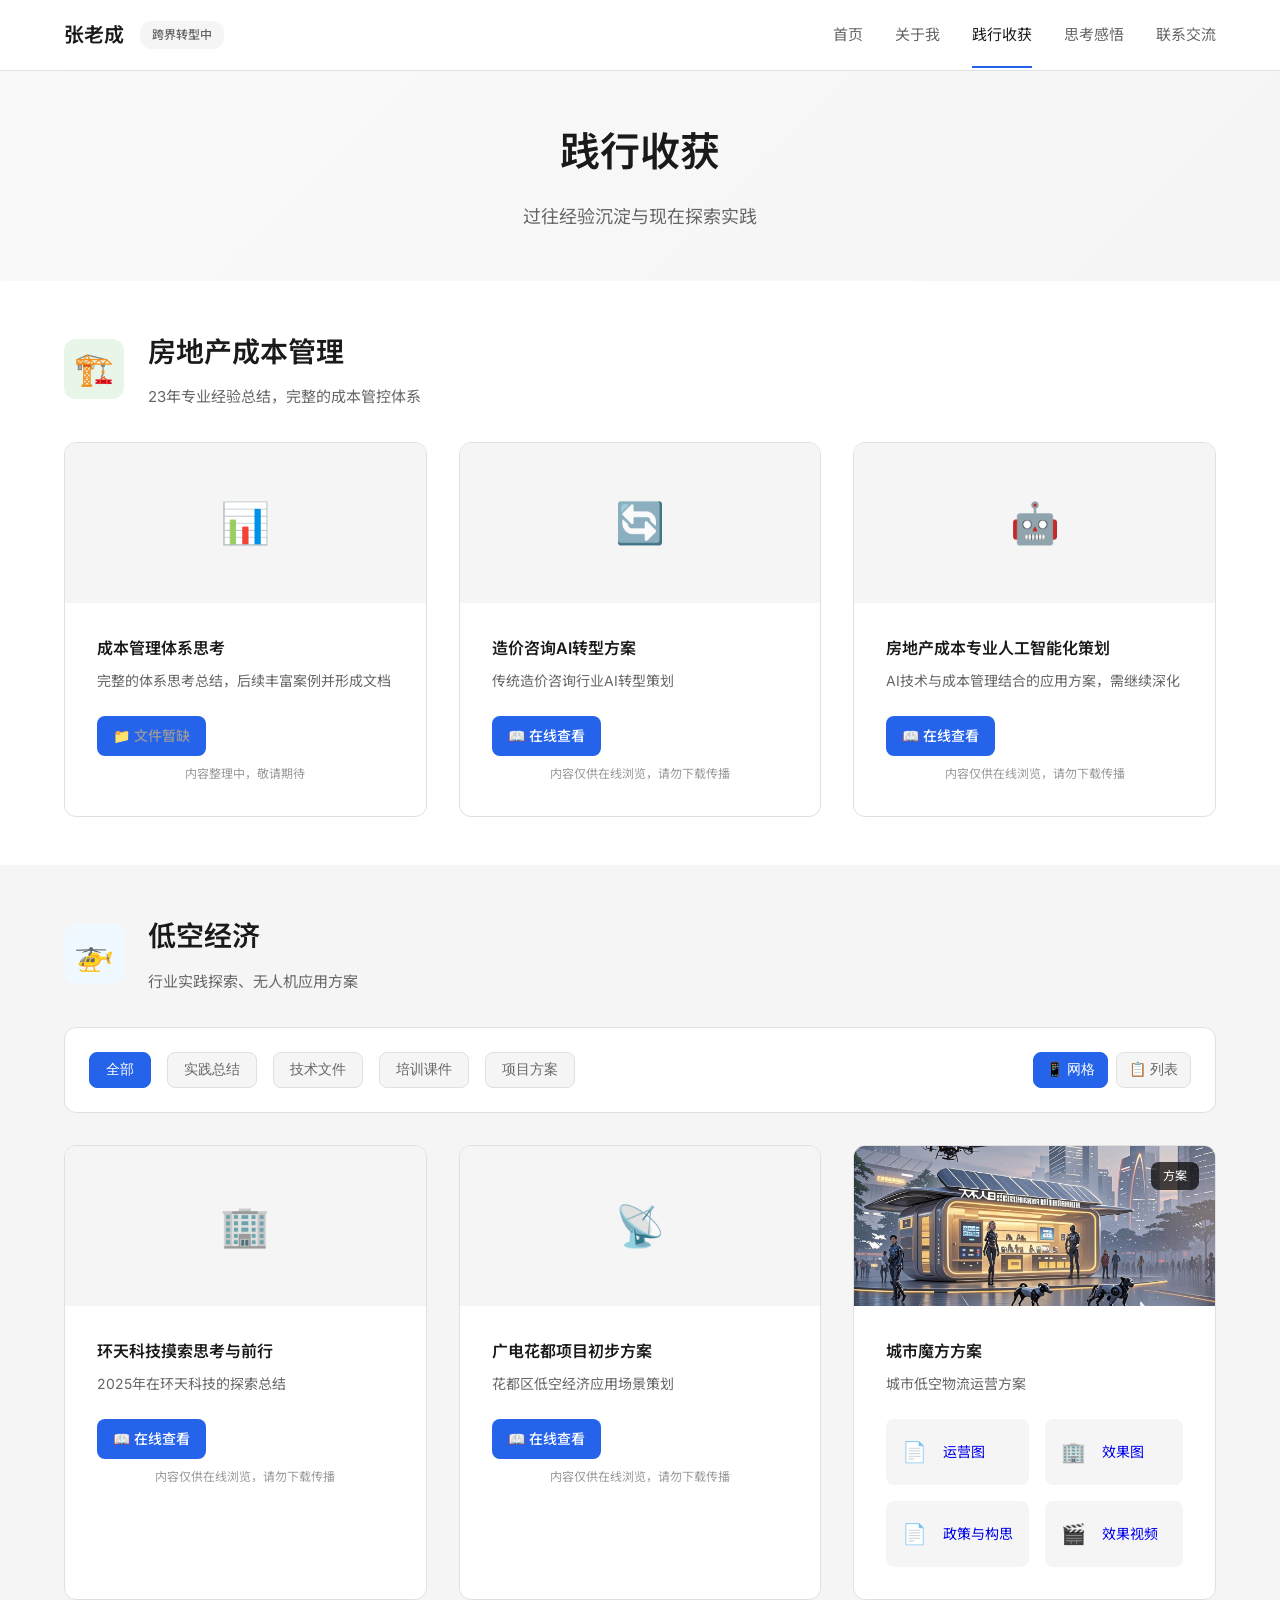
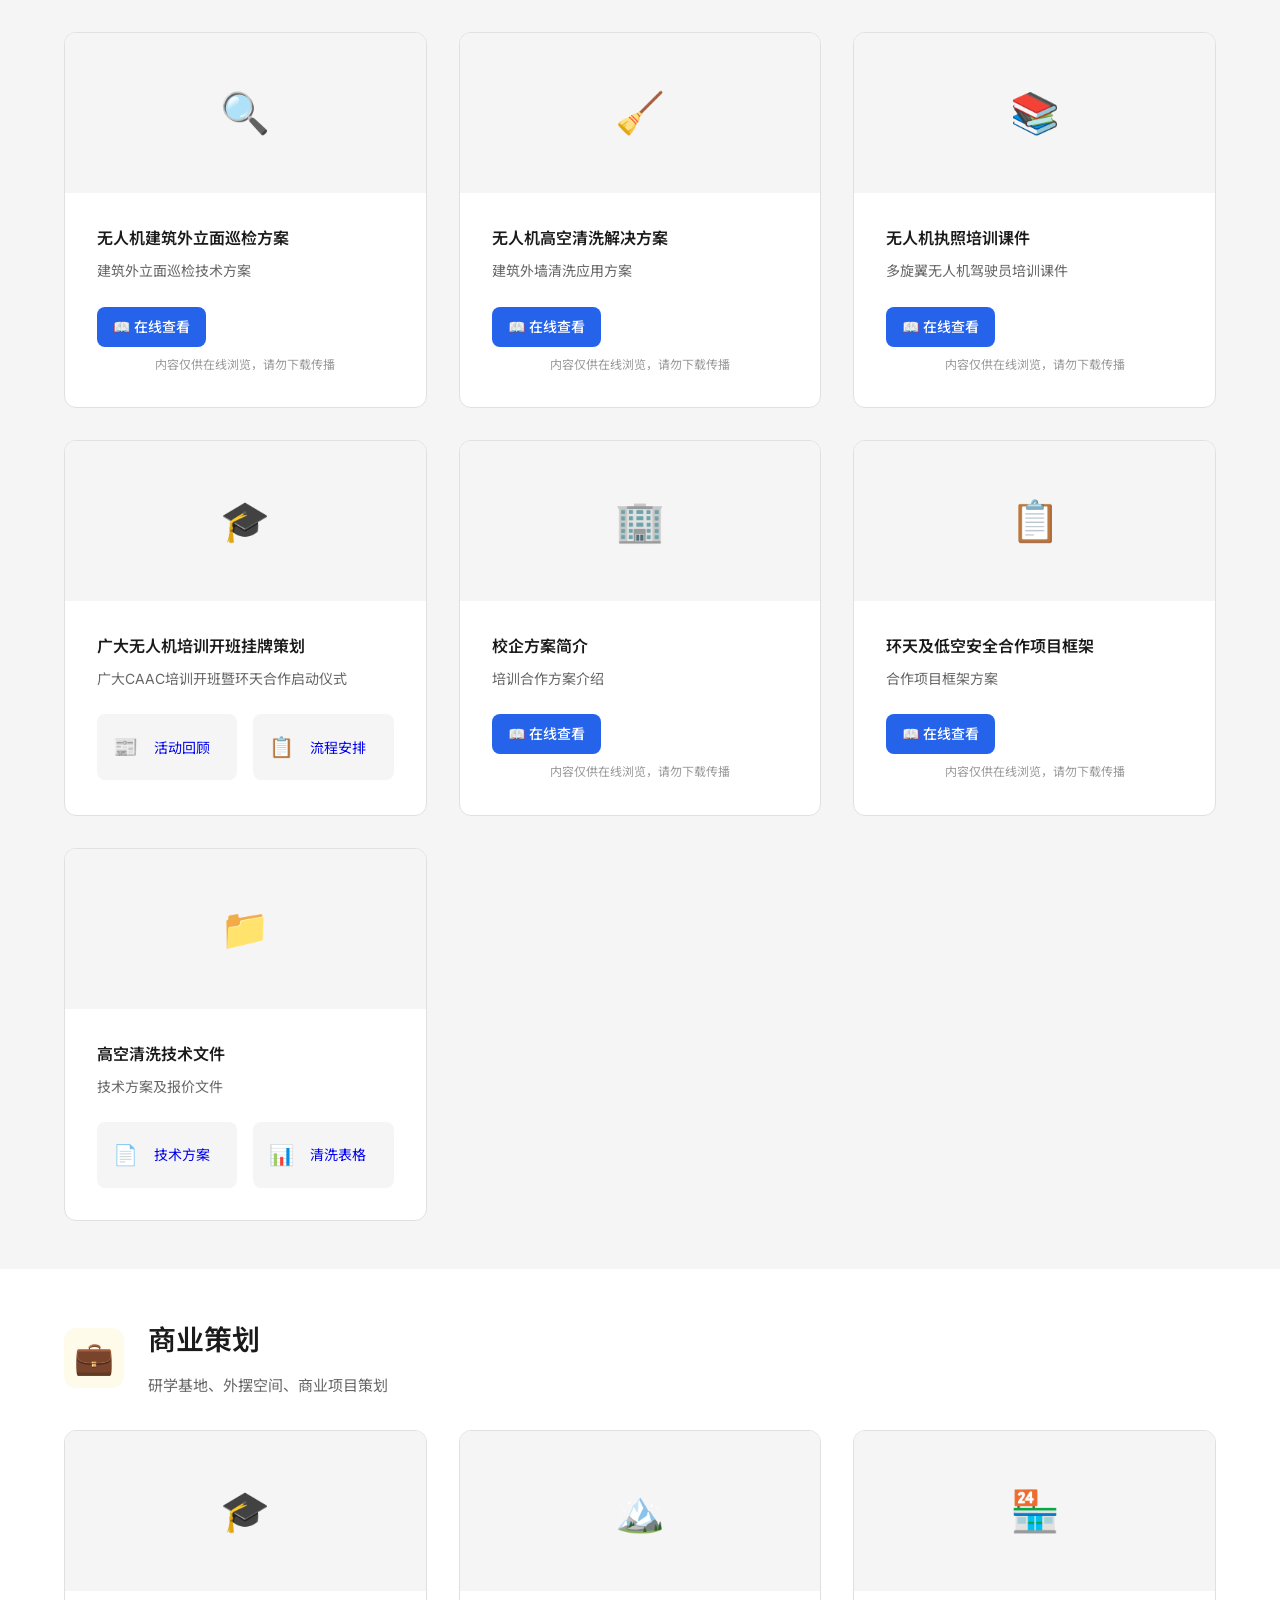
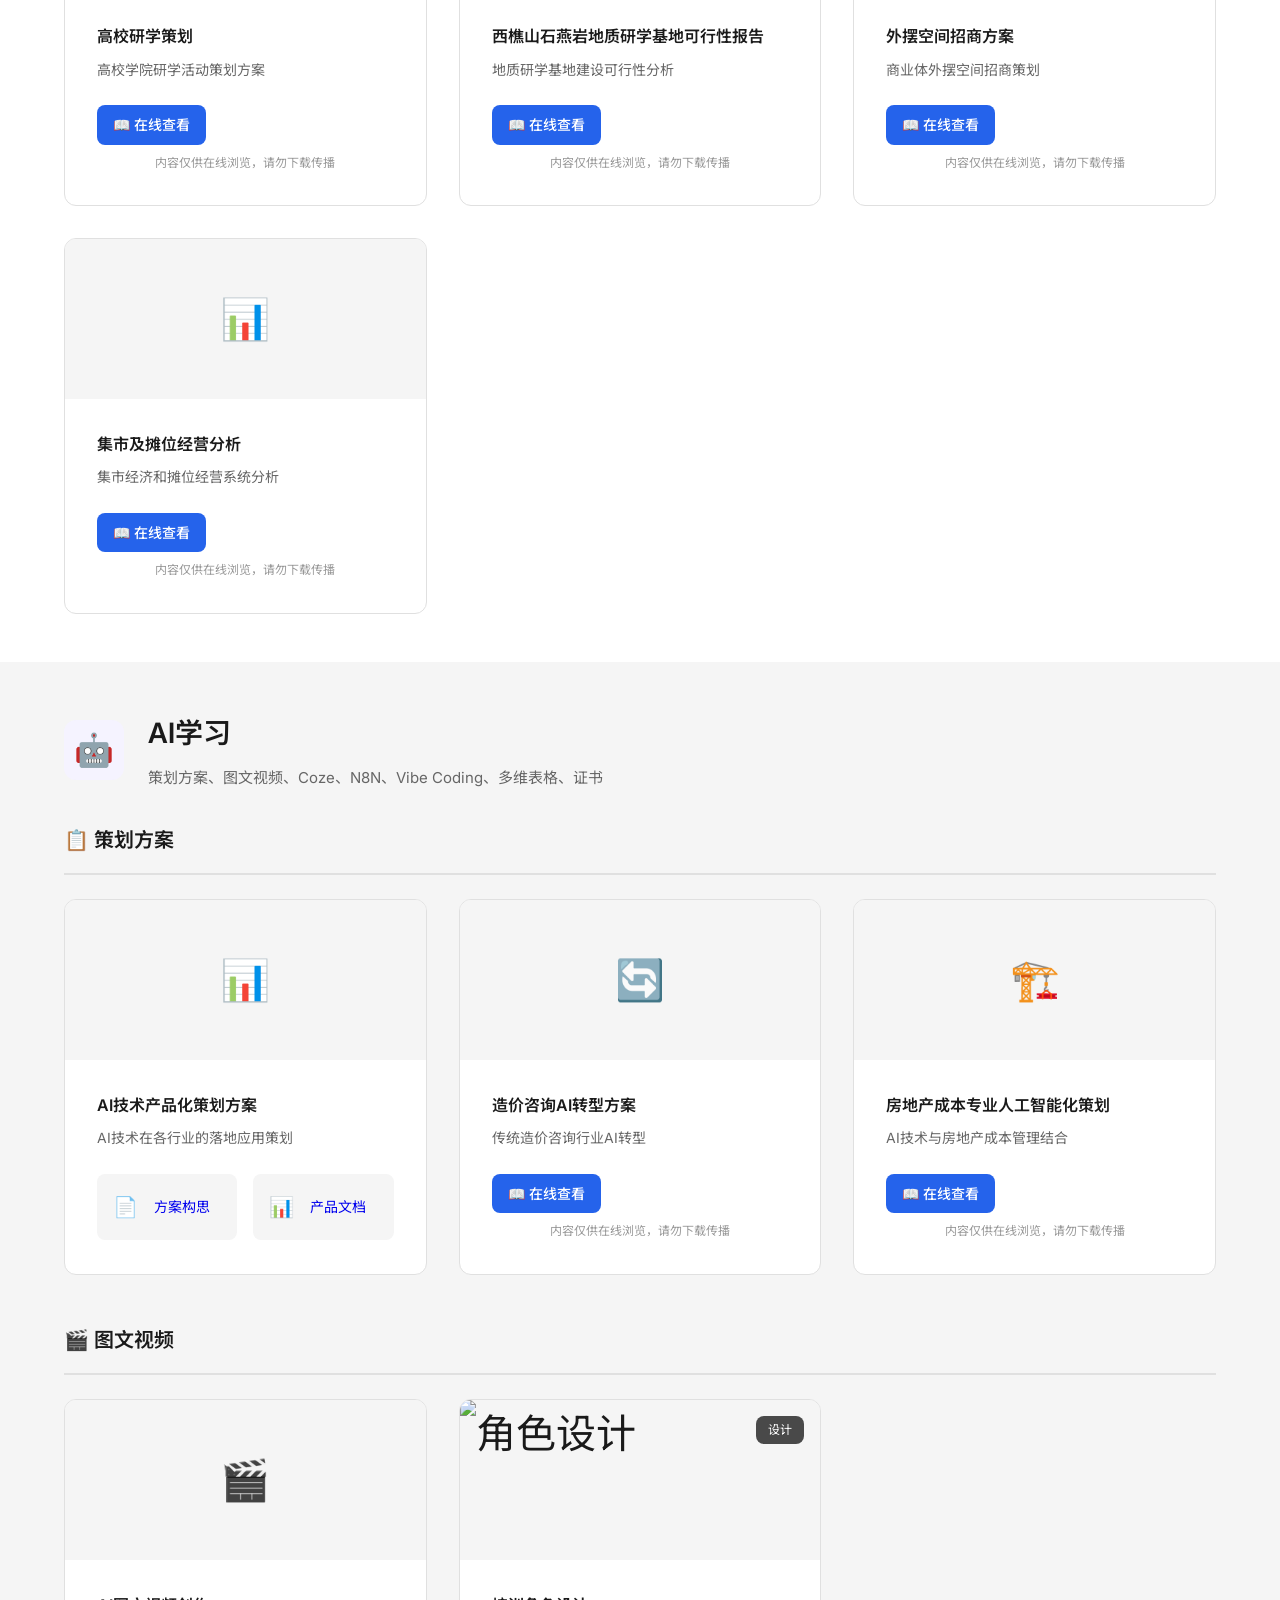
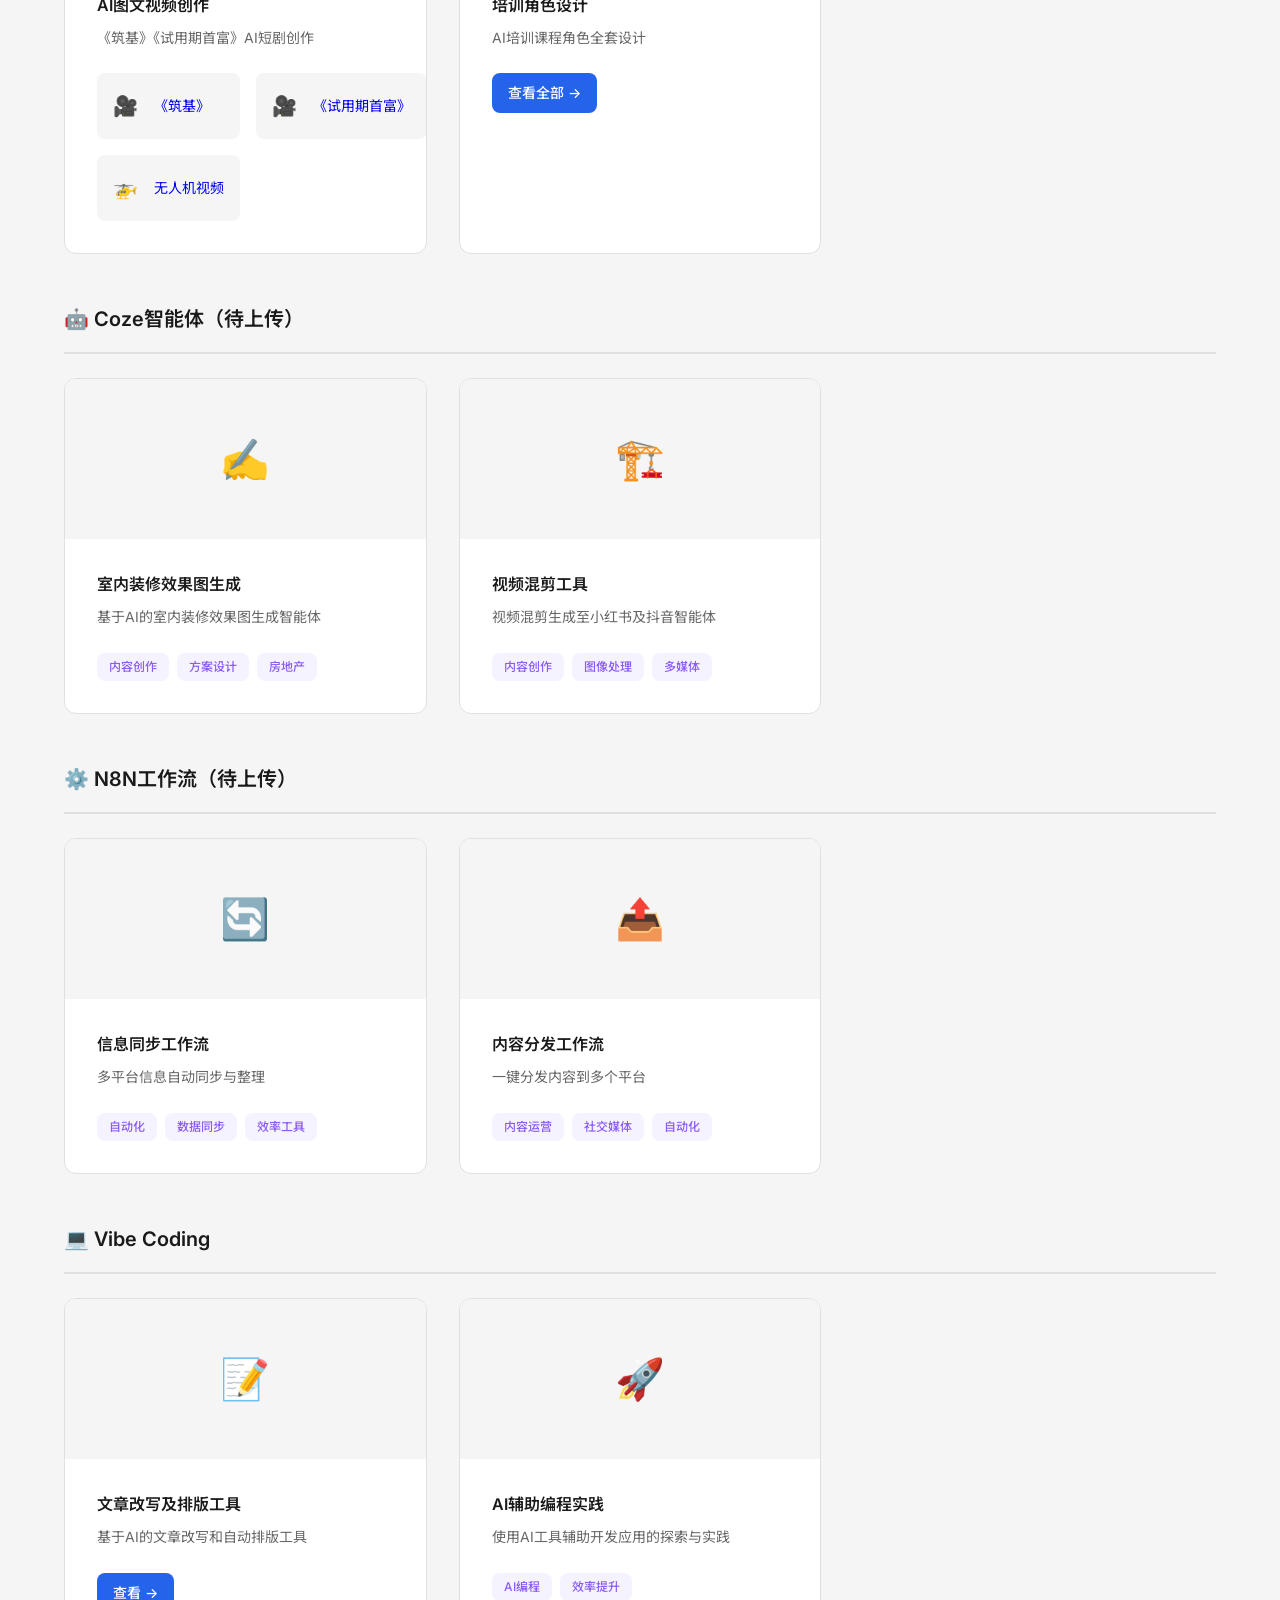
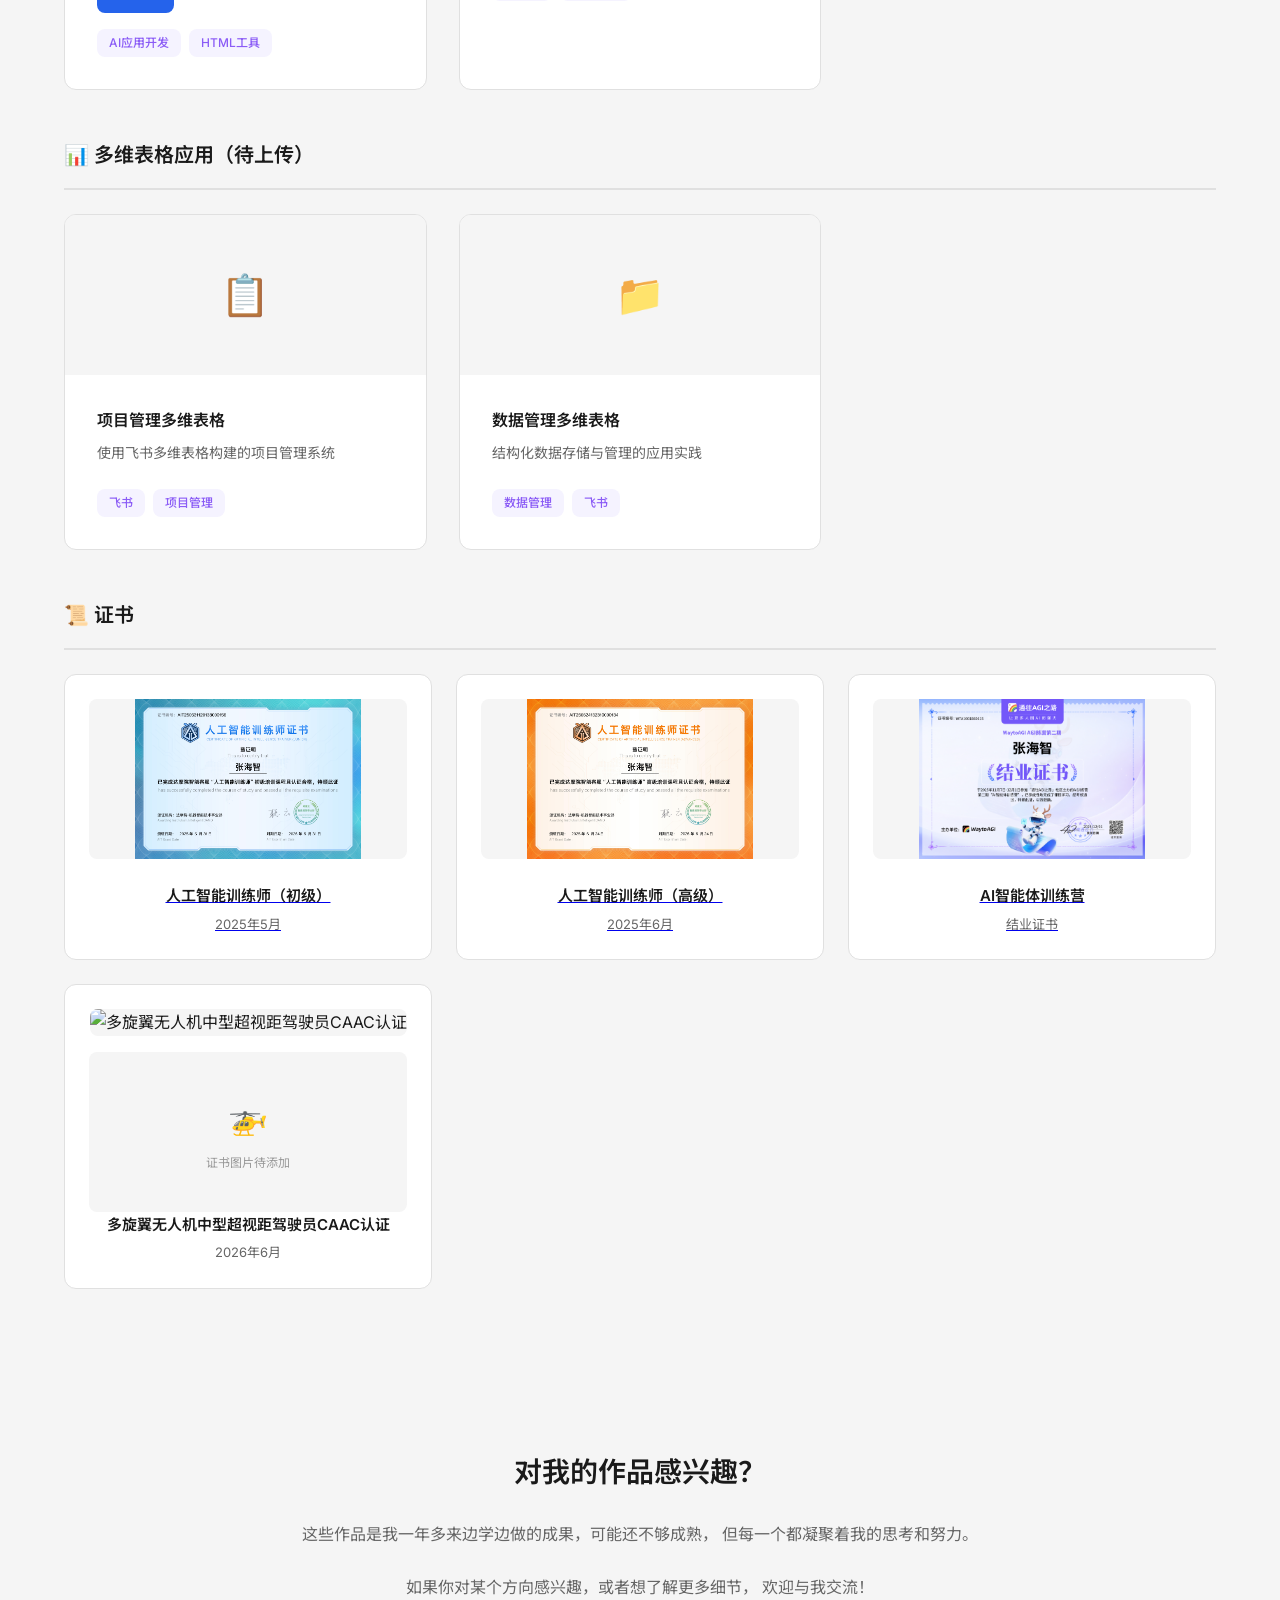
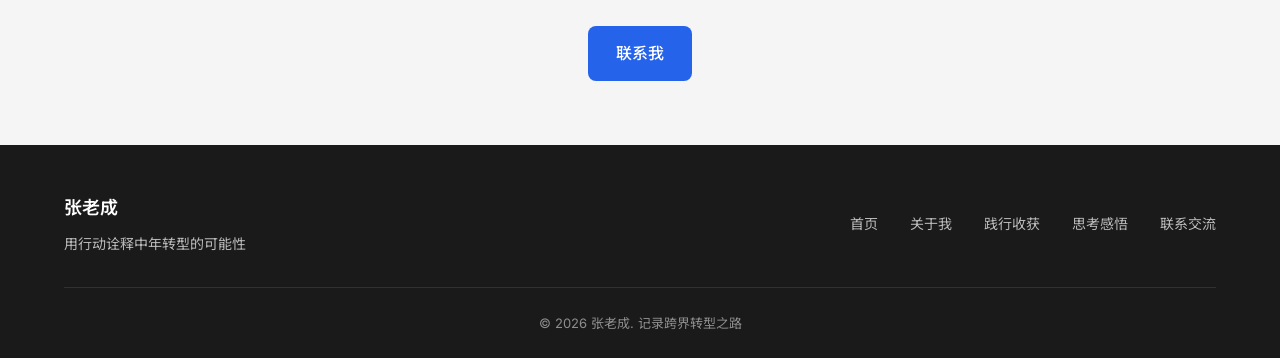
==== commit 0d4969c8: "清理hub文件夹，移除不需要上传的文件 - 删除所有 .xmind、.pptx、.docx、.xlsx、.mp4 文件 - 删除 AI/AI图文视频/培训角色设计 文件夹 - 更新 works.htm" ====
--- a/works.html
+++ b/works.html
@@ -434,8 +434,8 @@
                     <div class="work-content">
                         <h3>成本管理体系思考</h3>
                         <p>完整的体系思考总结，后续丰富案例并形成文档</p>
-                        <a href="hub/成本管理/成本管理思考及总结/成本管理逻辑及体系思考_watermarked.pdf" target="_blank" class="work-link">📖 在线查看</a>
-                        <div class="pdf-hint">内容仅供在线浏览，请勿下载传播</div>
+                        <span class="work-link" style="color: var(--color-muted); cursor: not-allowed;">📁 文件暂缺</span>
+                        <div class="pdf-hint">内容整理中，敬请期待</div>
                     </div>
                 </div>
 
@@ -444,7 +444,7 @@
                     <div class="work-content">
                         <h3>造价咨询AI转型方案</h3>
                         <p>传统造价咨询行业AI转型策划</p>
-                        <a href="hub/成本管理/造价咨询AI转型方案/造价咨询AI转型方案-水印版.pdf" target="_blank" class="work-link">📖 在线查看</a>
+                        <a href="hub/成本管理/造价咨询AI转型方案/造价咨询AI转型方案.pdf" target="_blank" class="work-link">📖 在线查看</a>
                         <div class="pdf-hint">内容仅供在线浏览，请勿下载传播</div>
                     </div>
                 </div>
@@ -454,7 +454,7 @@
                     <div class="work-content">
                         <h3>房地产成本专业人工智能化策划</h3>
                         <p>AI技术与成本管理结合的应用方案，需继续深化</p>
-                        <a href="hub/成本管理/房地产成本专业人工智能化策划/房地产成本专业人工智能化策划-水印版.pdf" target="_blank" class="work-link">📖 在线查看</a>
+                        <a href="hub/成本管理/房地产成本专业人工智能化策划/房地产成本专业人工智能化策划.pdf" target="_blank" class="work-link">📖 在线查看</a>
                         <div class="pdf-hint">内容仅供在线浏览，请勿下载传播</div>
                     </div>
                 </div>
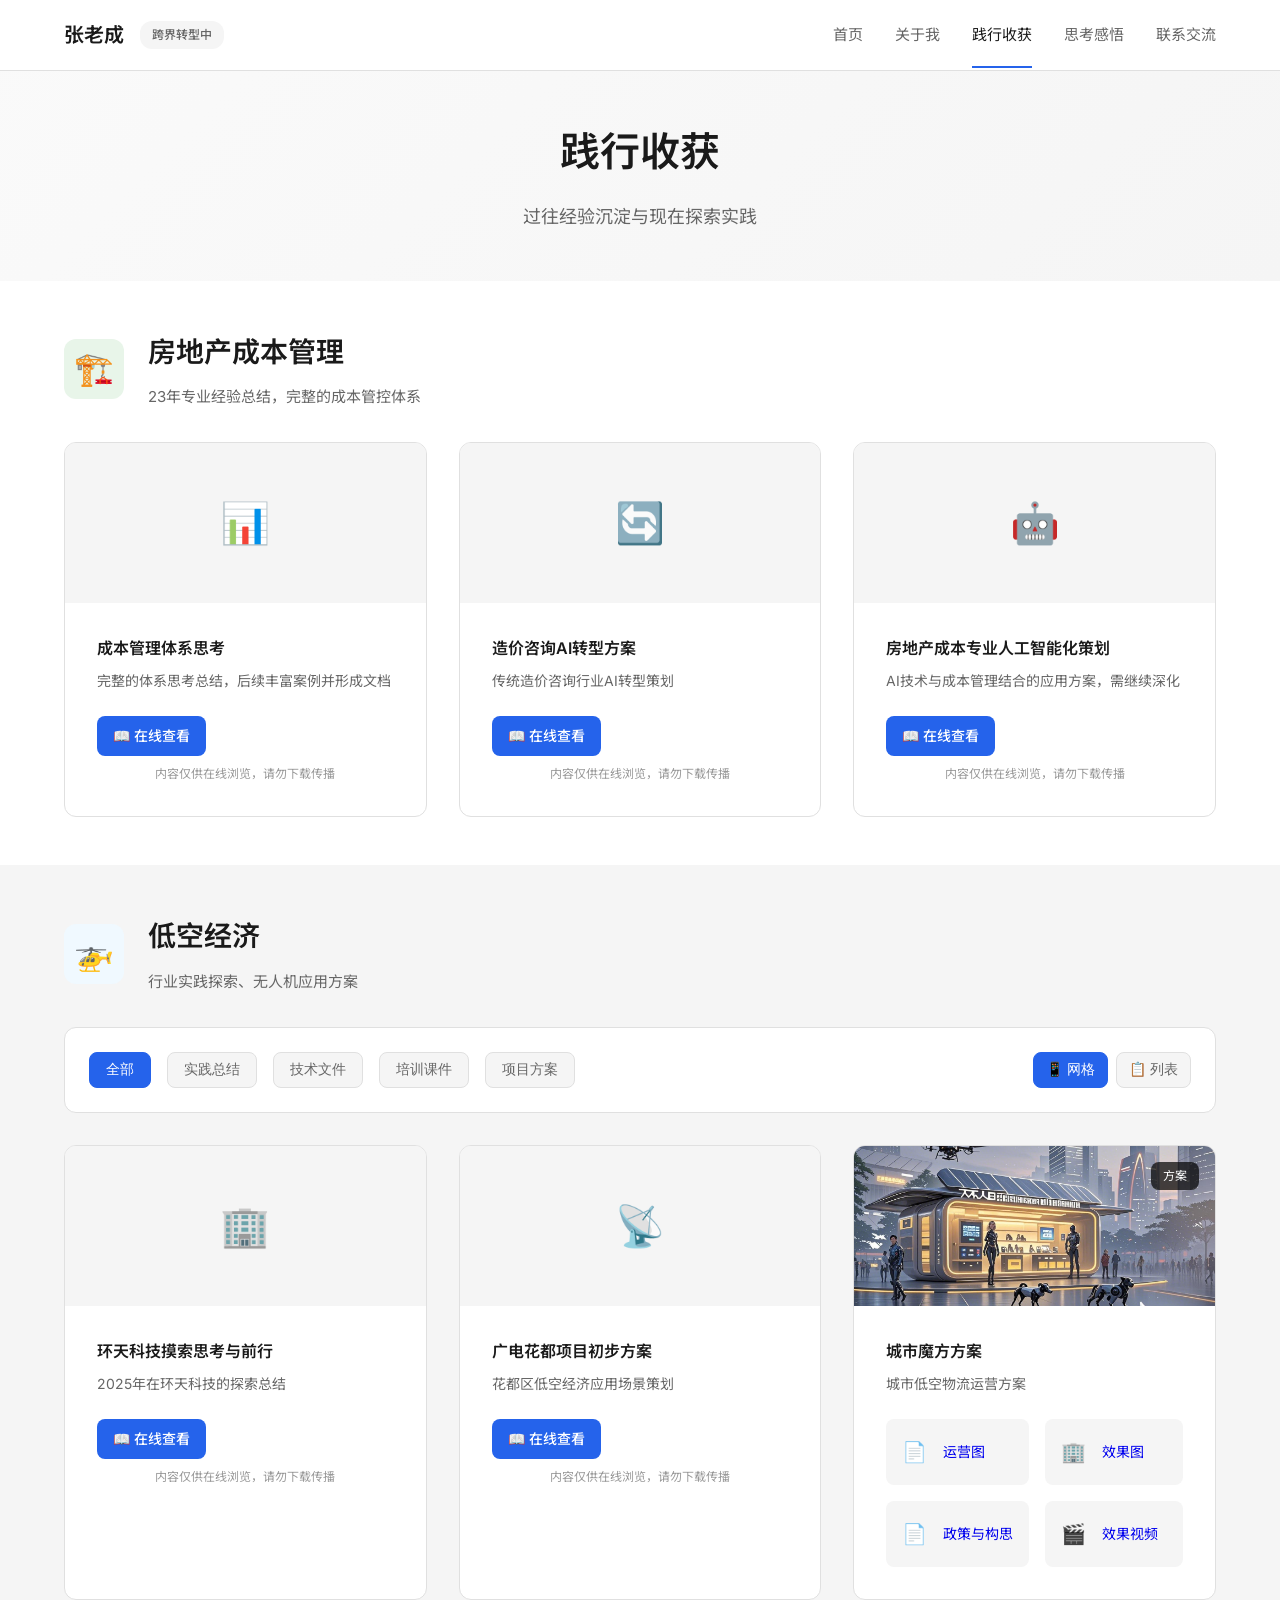
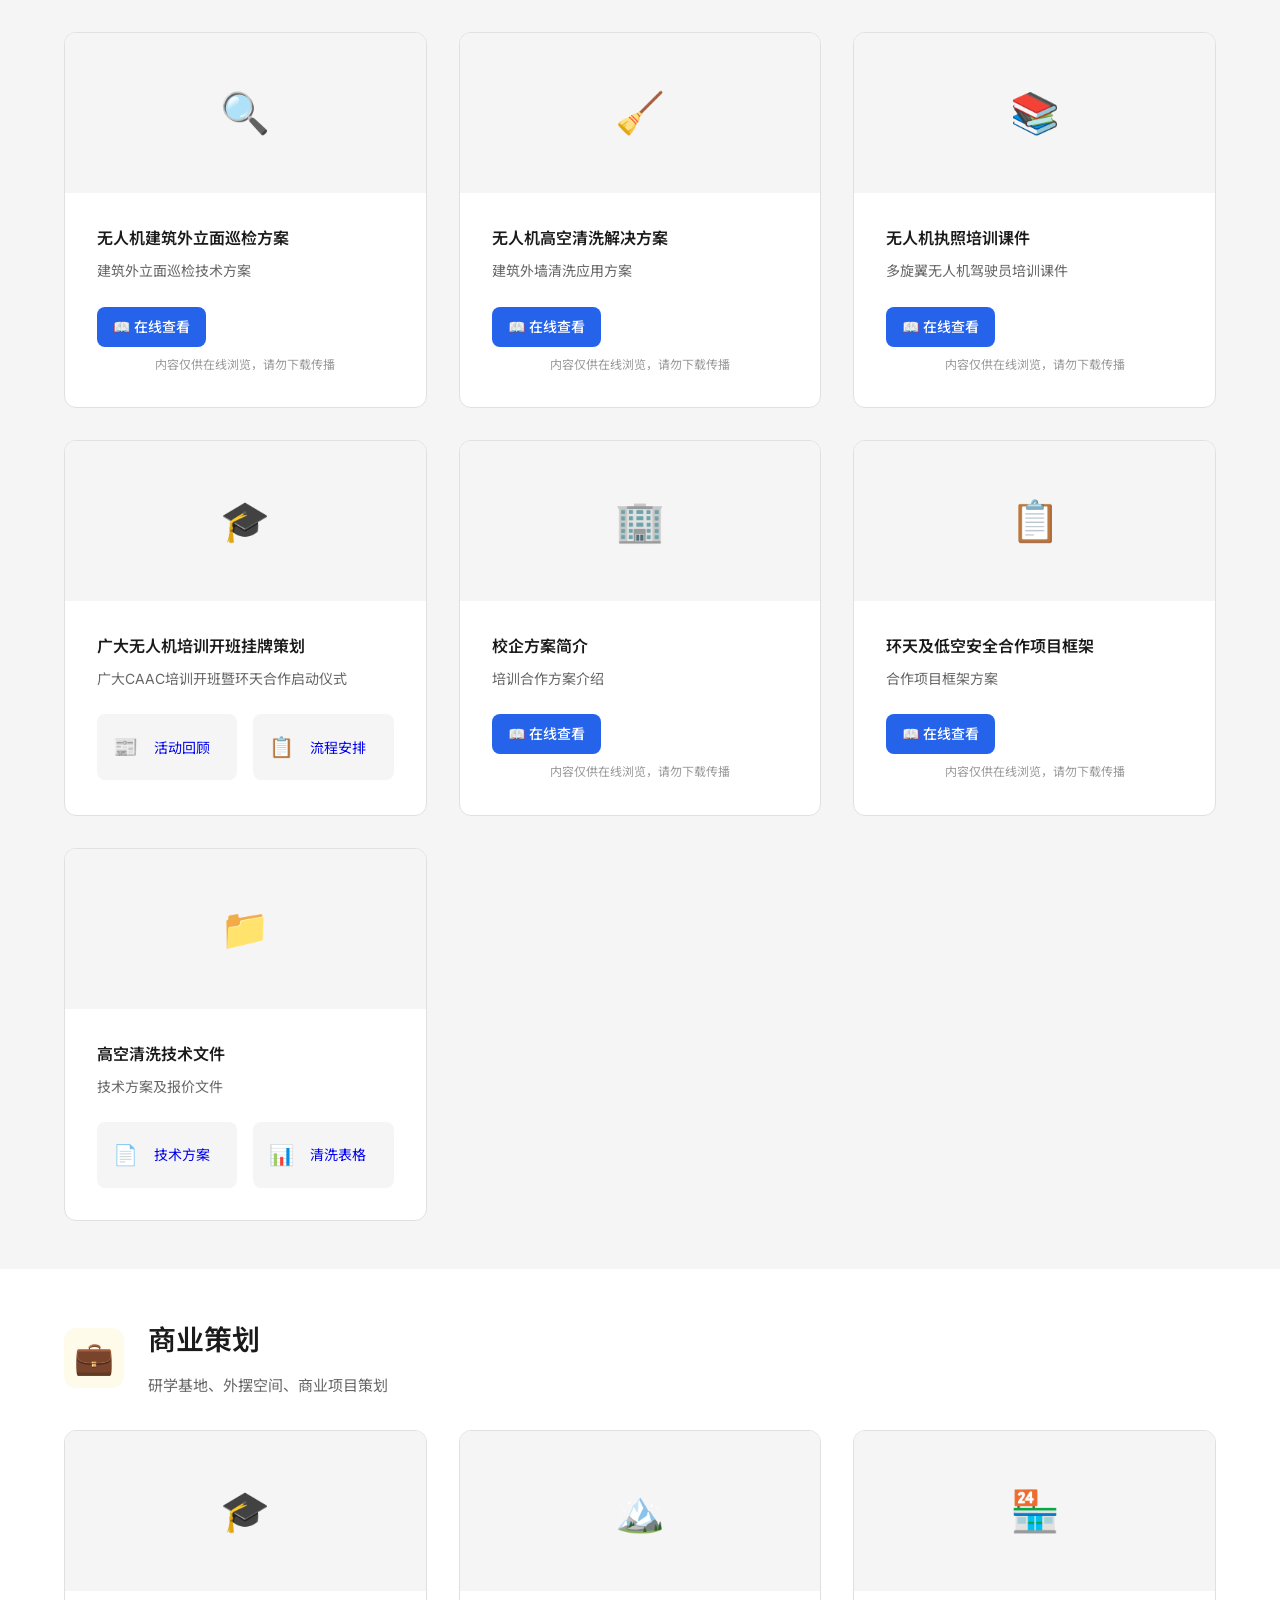
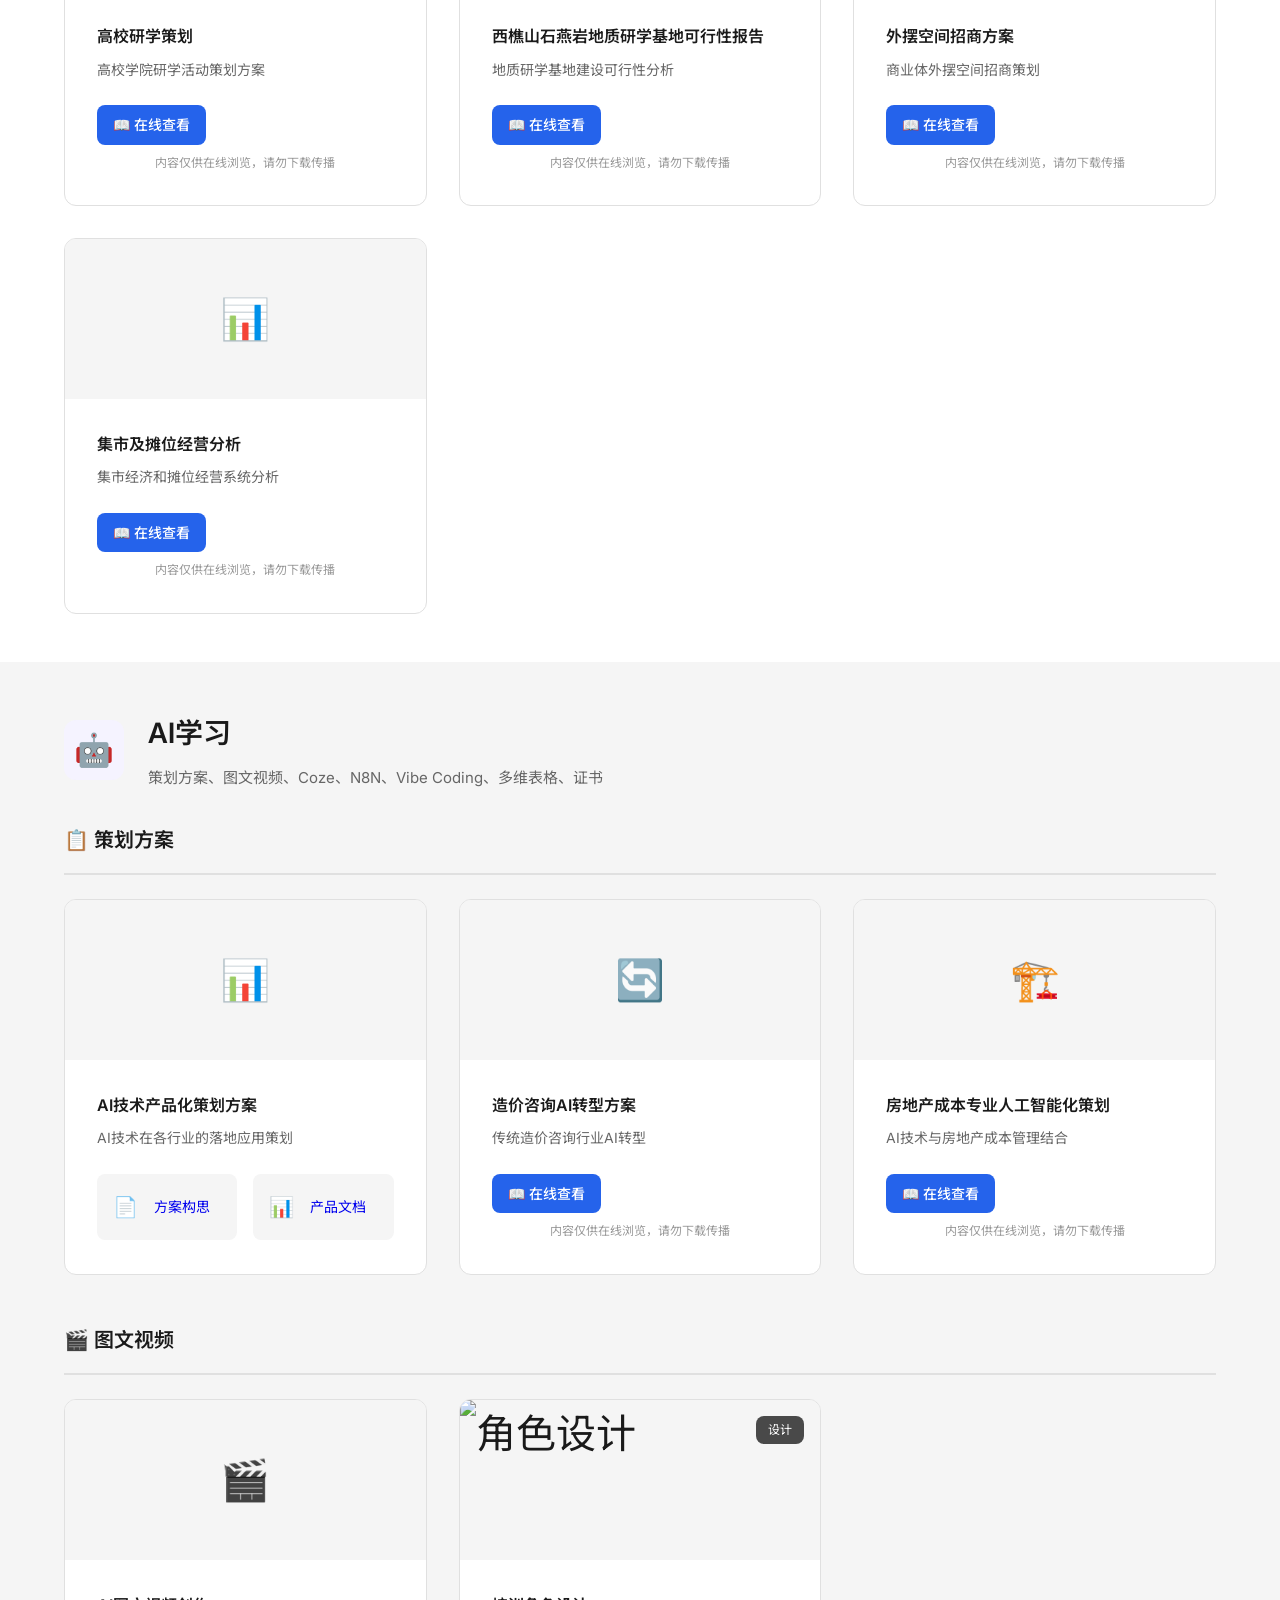
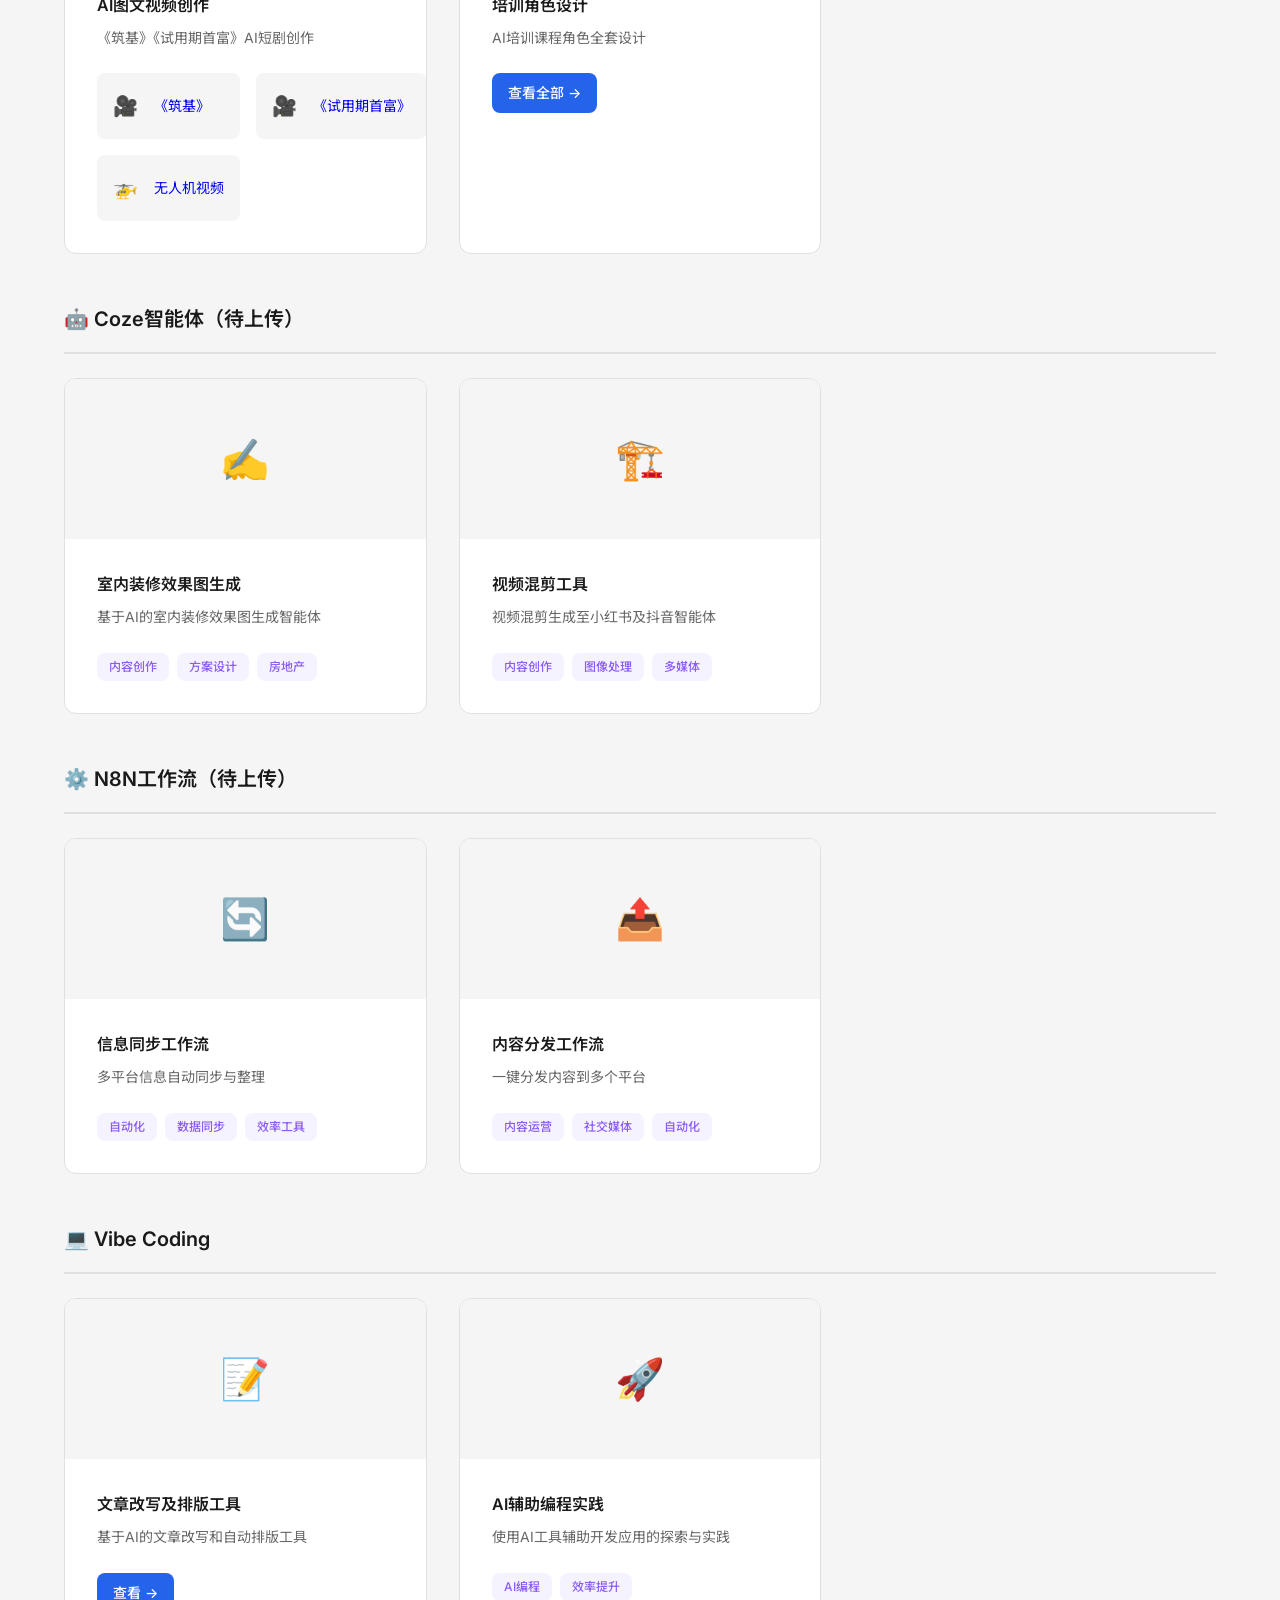
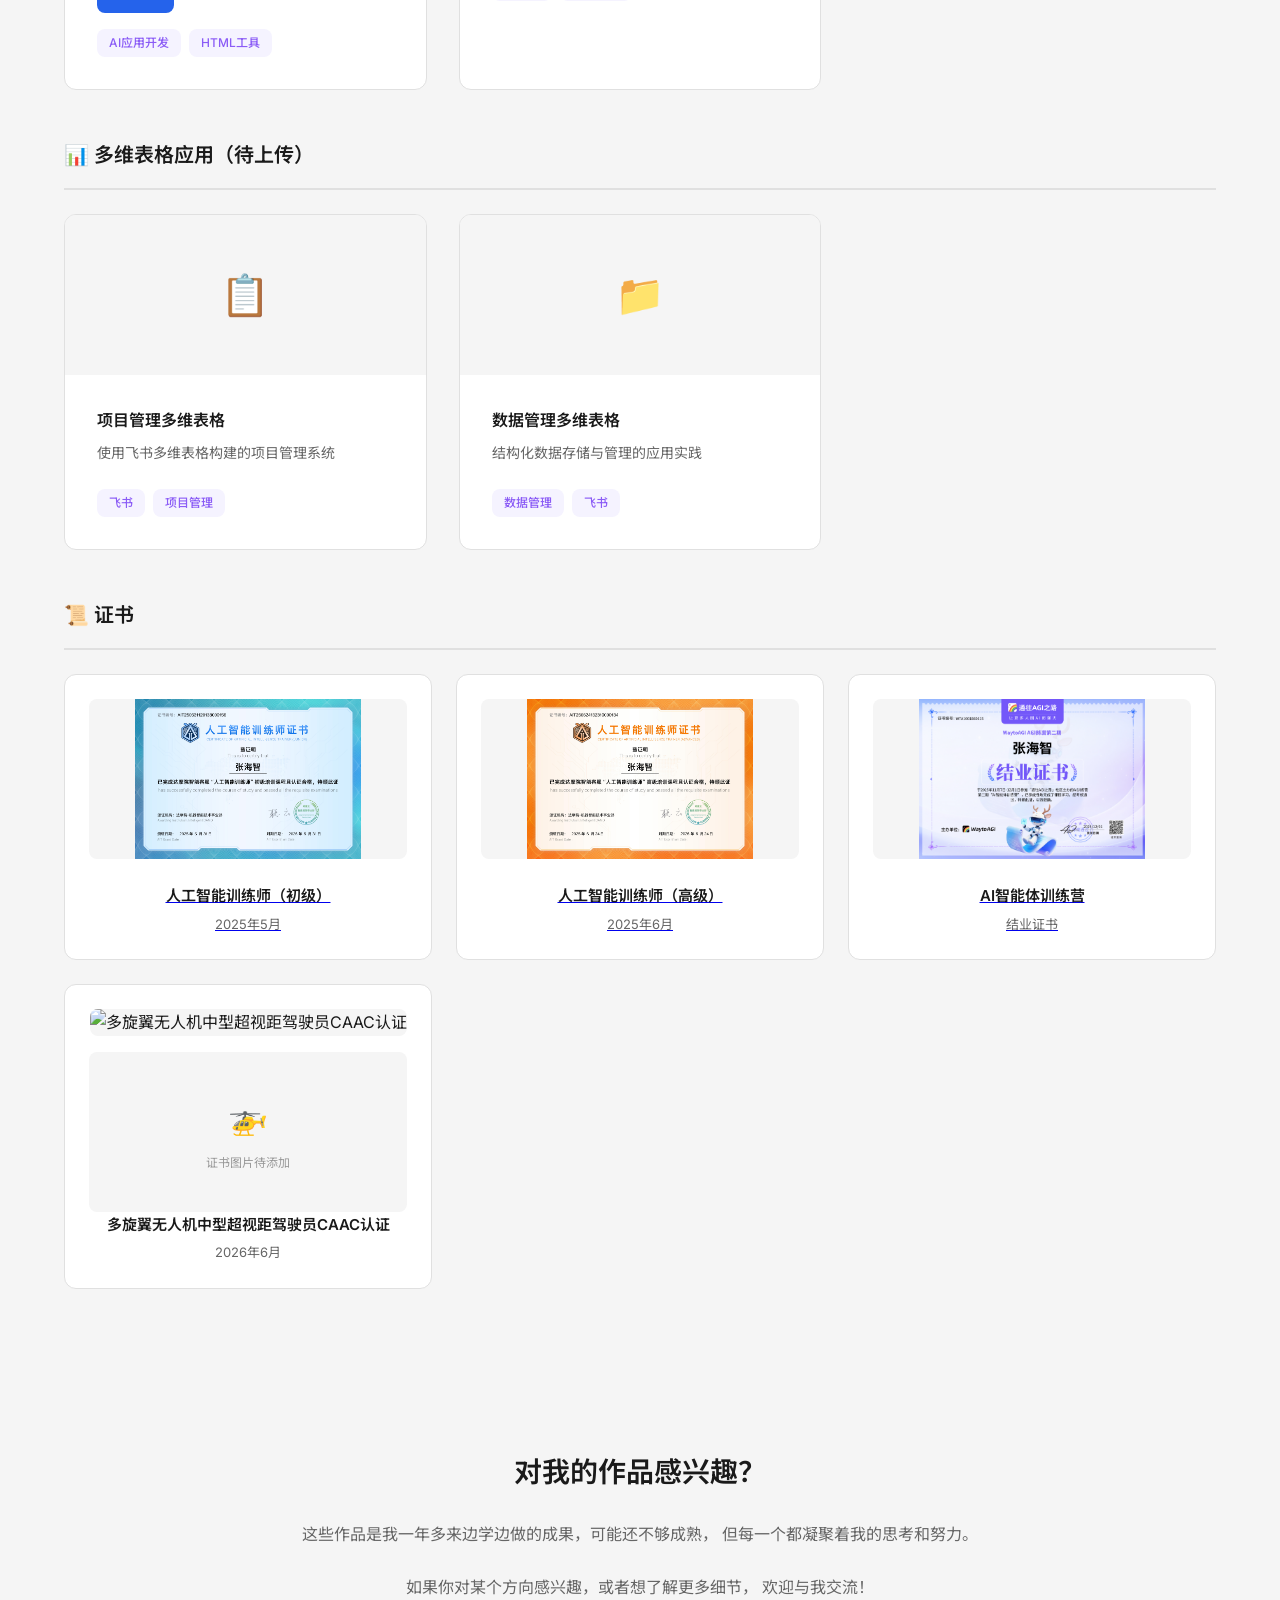
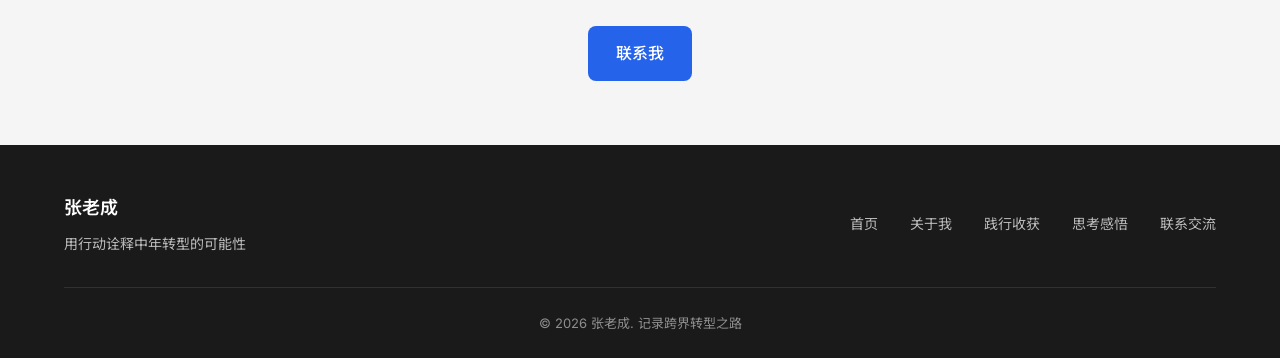
==== commit 067229da: "补充成本管理体系思考文件 - 添加 成本管理逻辑及体系思考_compressed.pdf - 更新 works.html 中的链接  Co-Authored-By: Claude Opus 4.6 <" ====
--- a/works.html
+++ b/works.html
@@ -434,8 +434,8 @@
                     <div class="work-content">
                         <h3>成本管理体系思考</h3>
                         <p>完整的体系思考总结，后续丰富案例并形成文档</p>
-                        <span class="work-link" style="color: var(--color-muted); cursor: not-allowed;">📁 文件暂缺</span>
-                        <div class="pdf-hint">内容整理中，敬请期待</div>
+                        <a href="hub/成本管理/成本管理思考及总结/成本管理逻辑及体系思考_compressed.pdf" target="_blank" class="work-link">📖 在线查看</a>
+                        <div class="pdf-hint">内容仅供在线浏览，请勿下载传播</div>
                     </div>
                 </div>
 
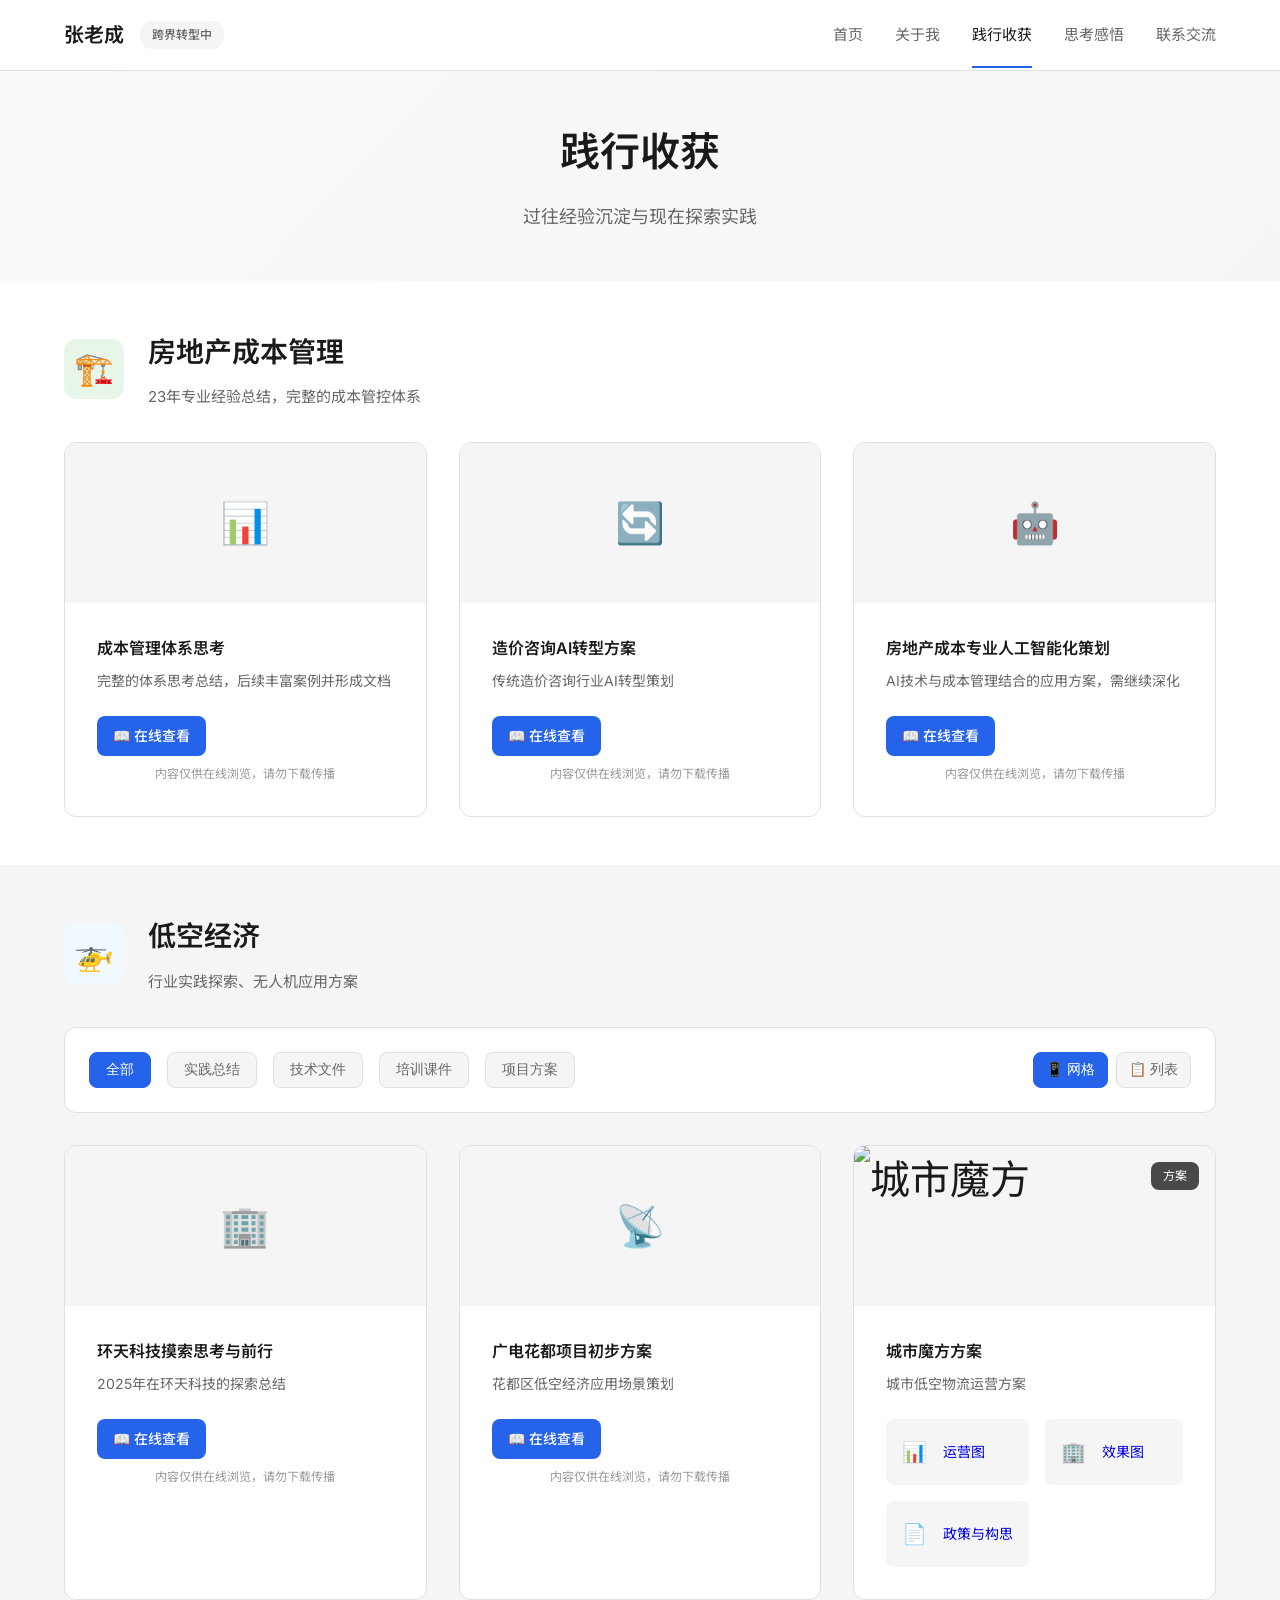
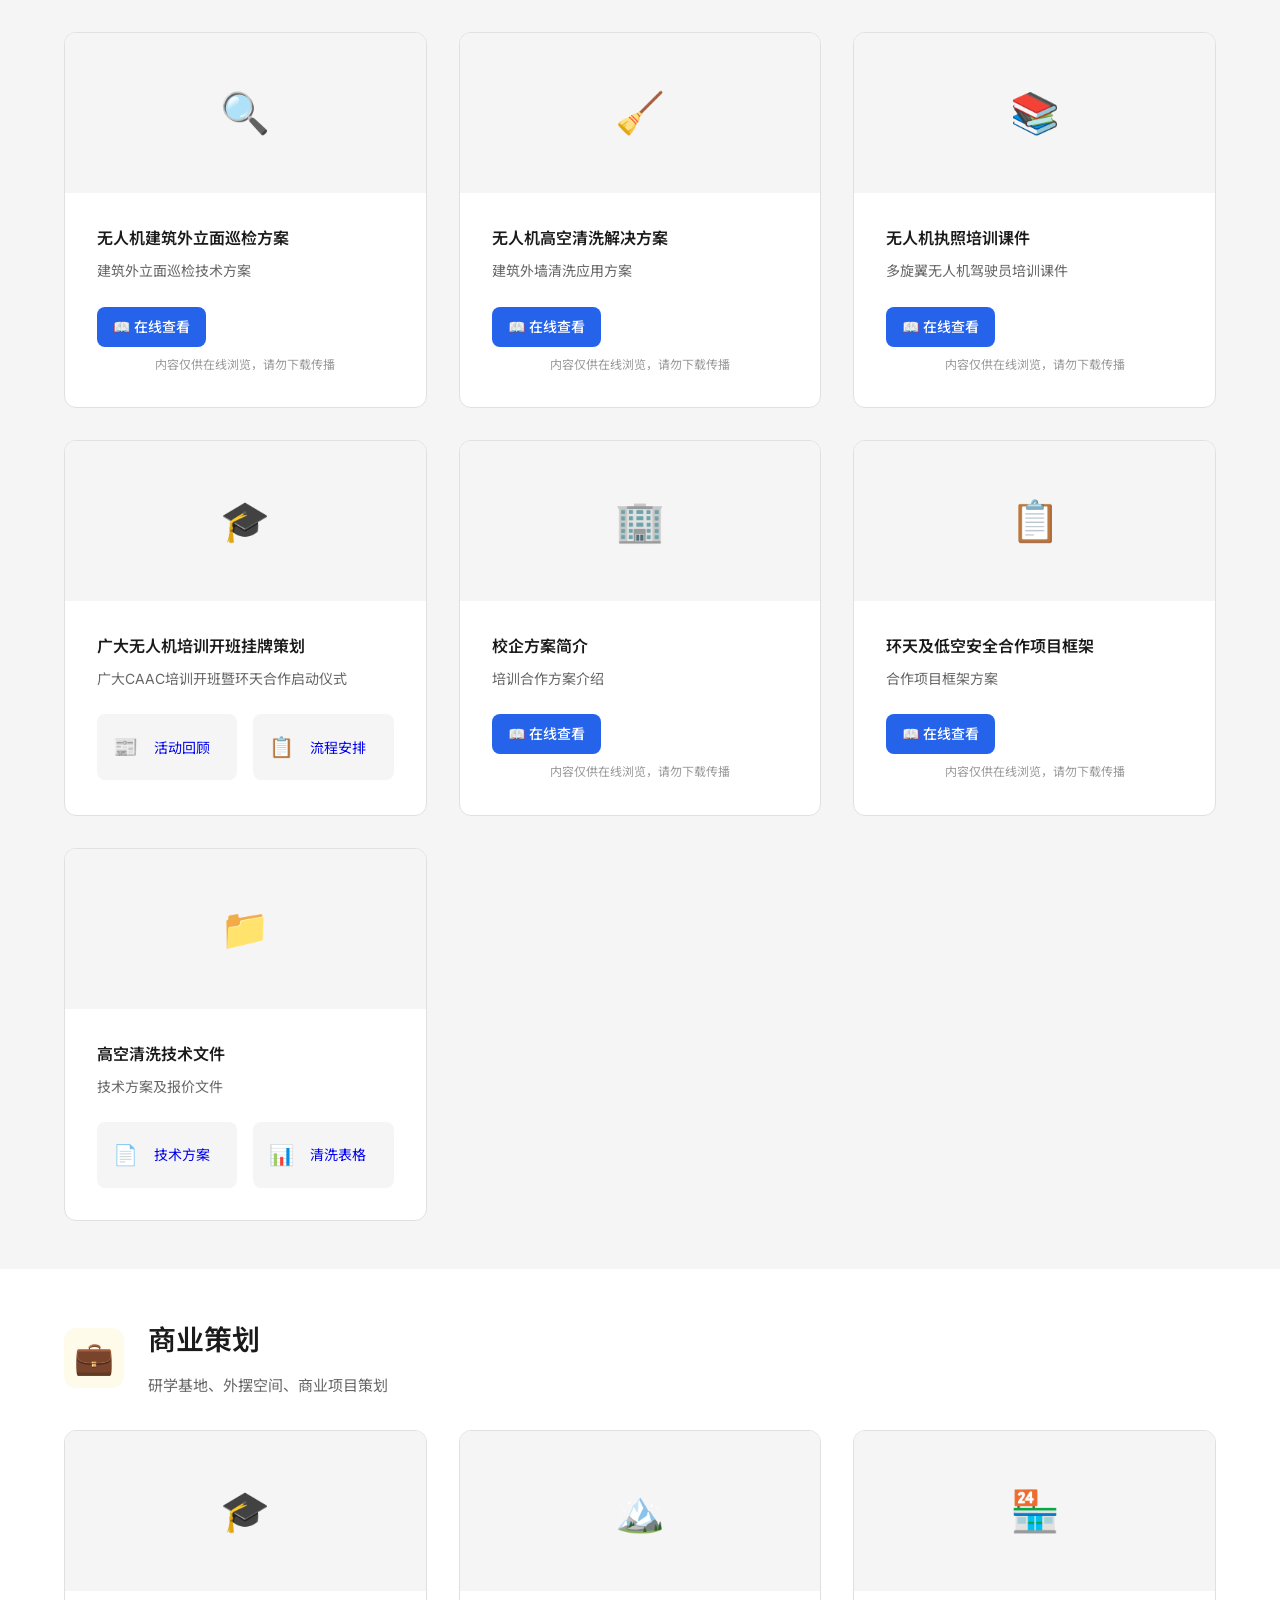
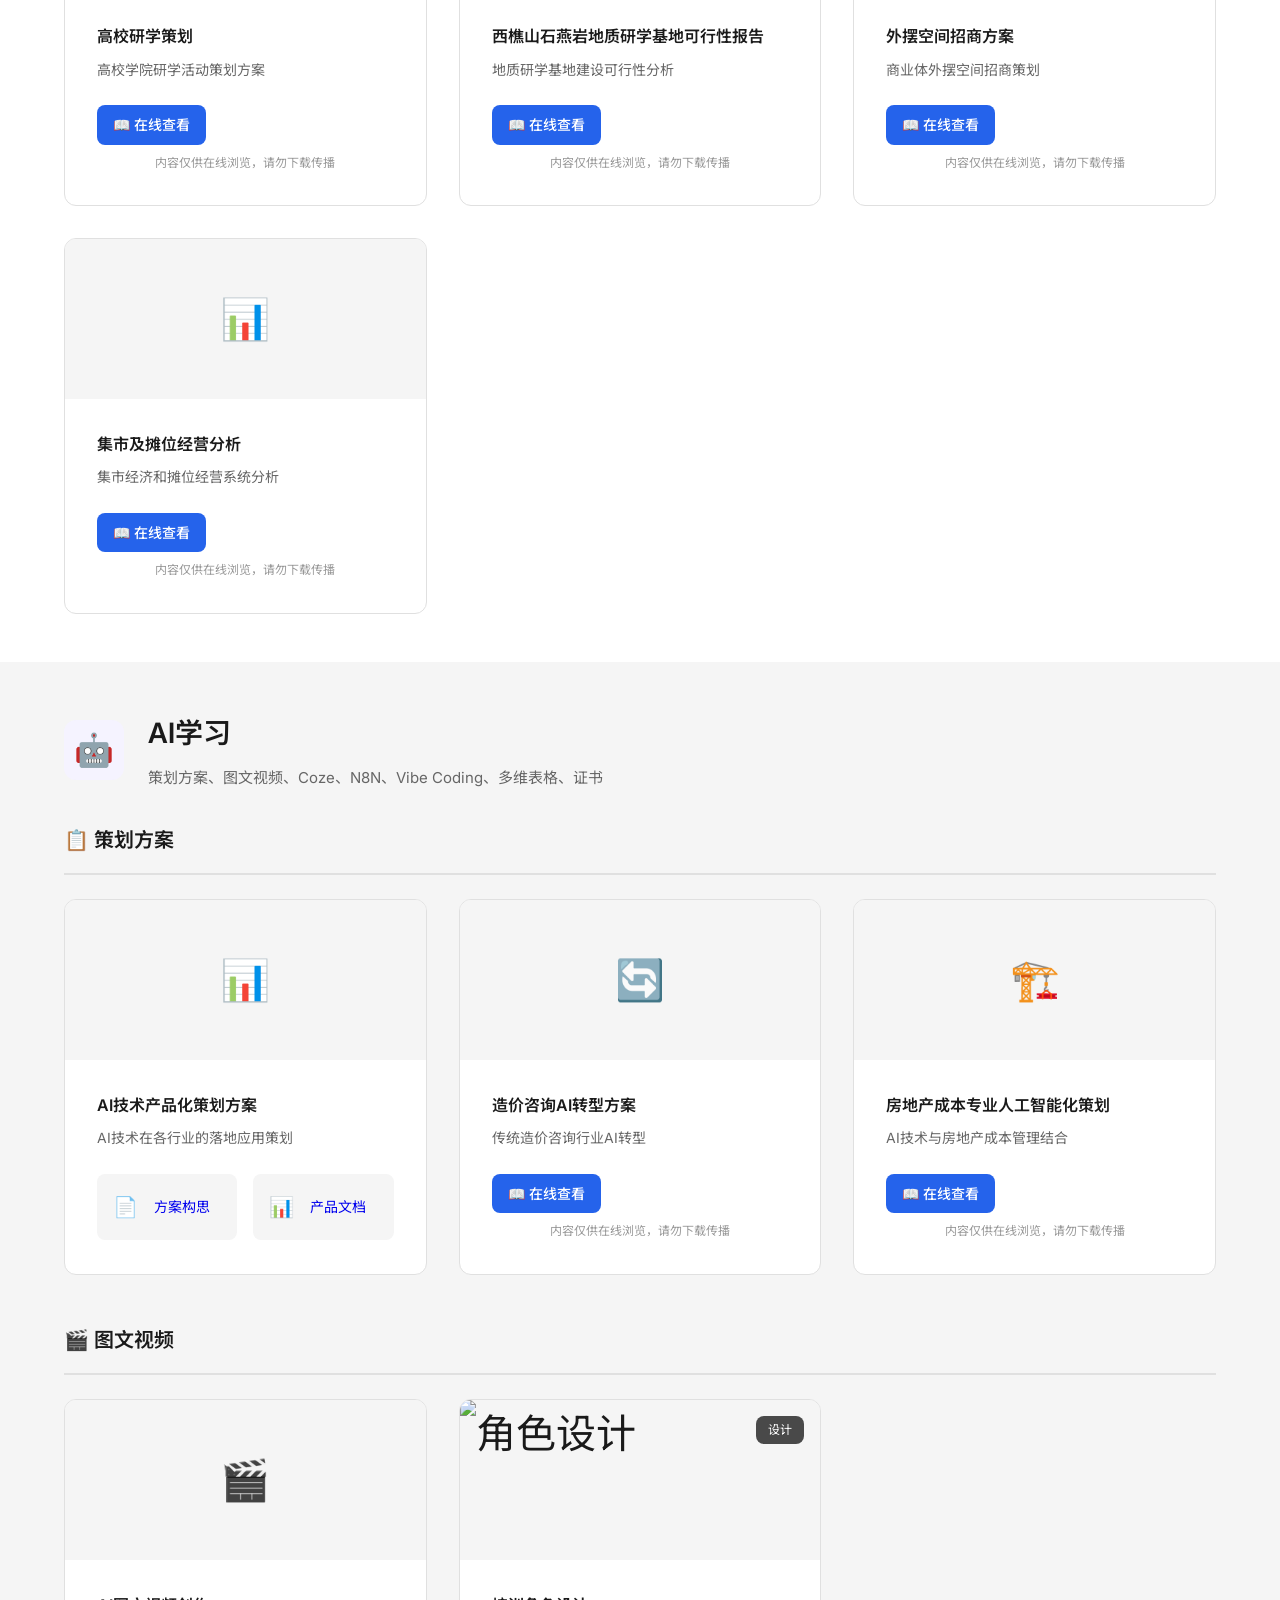
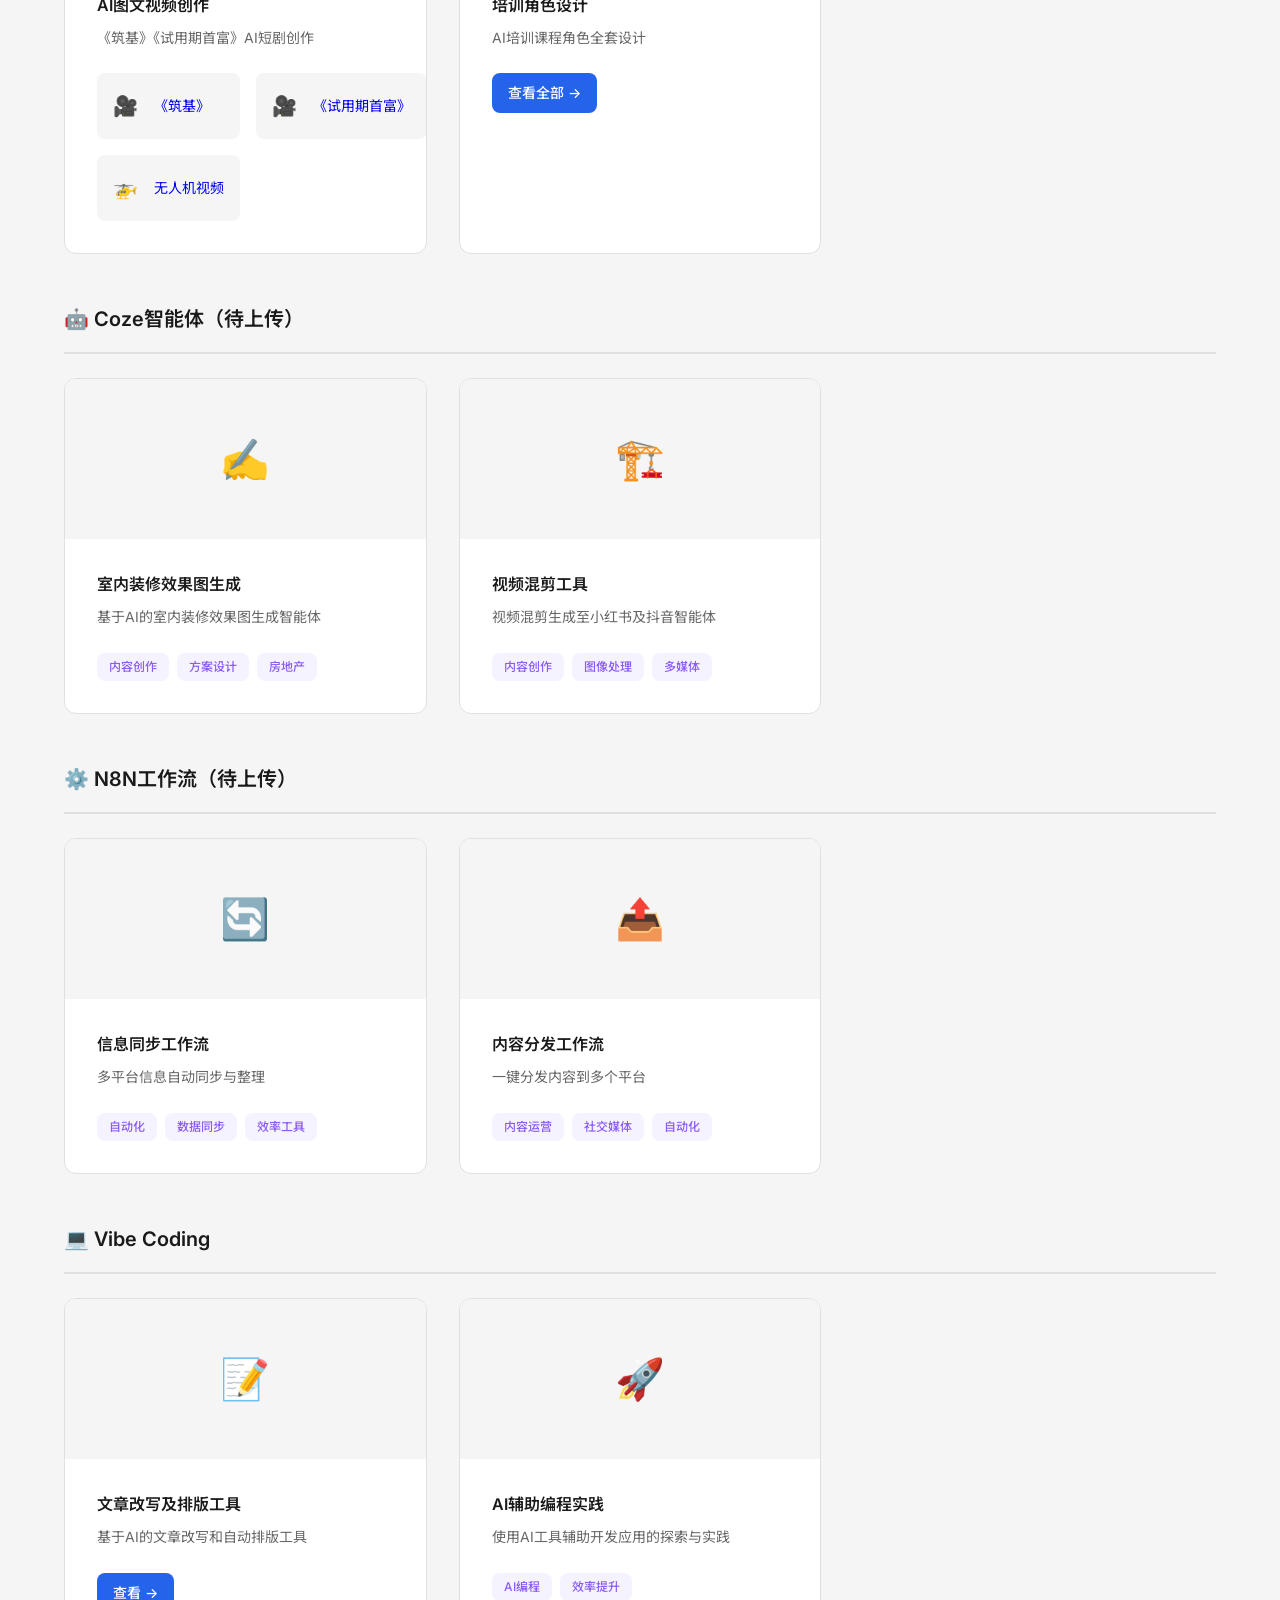
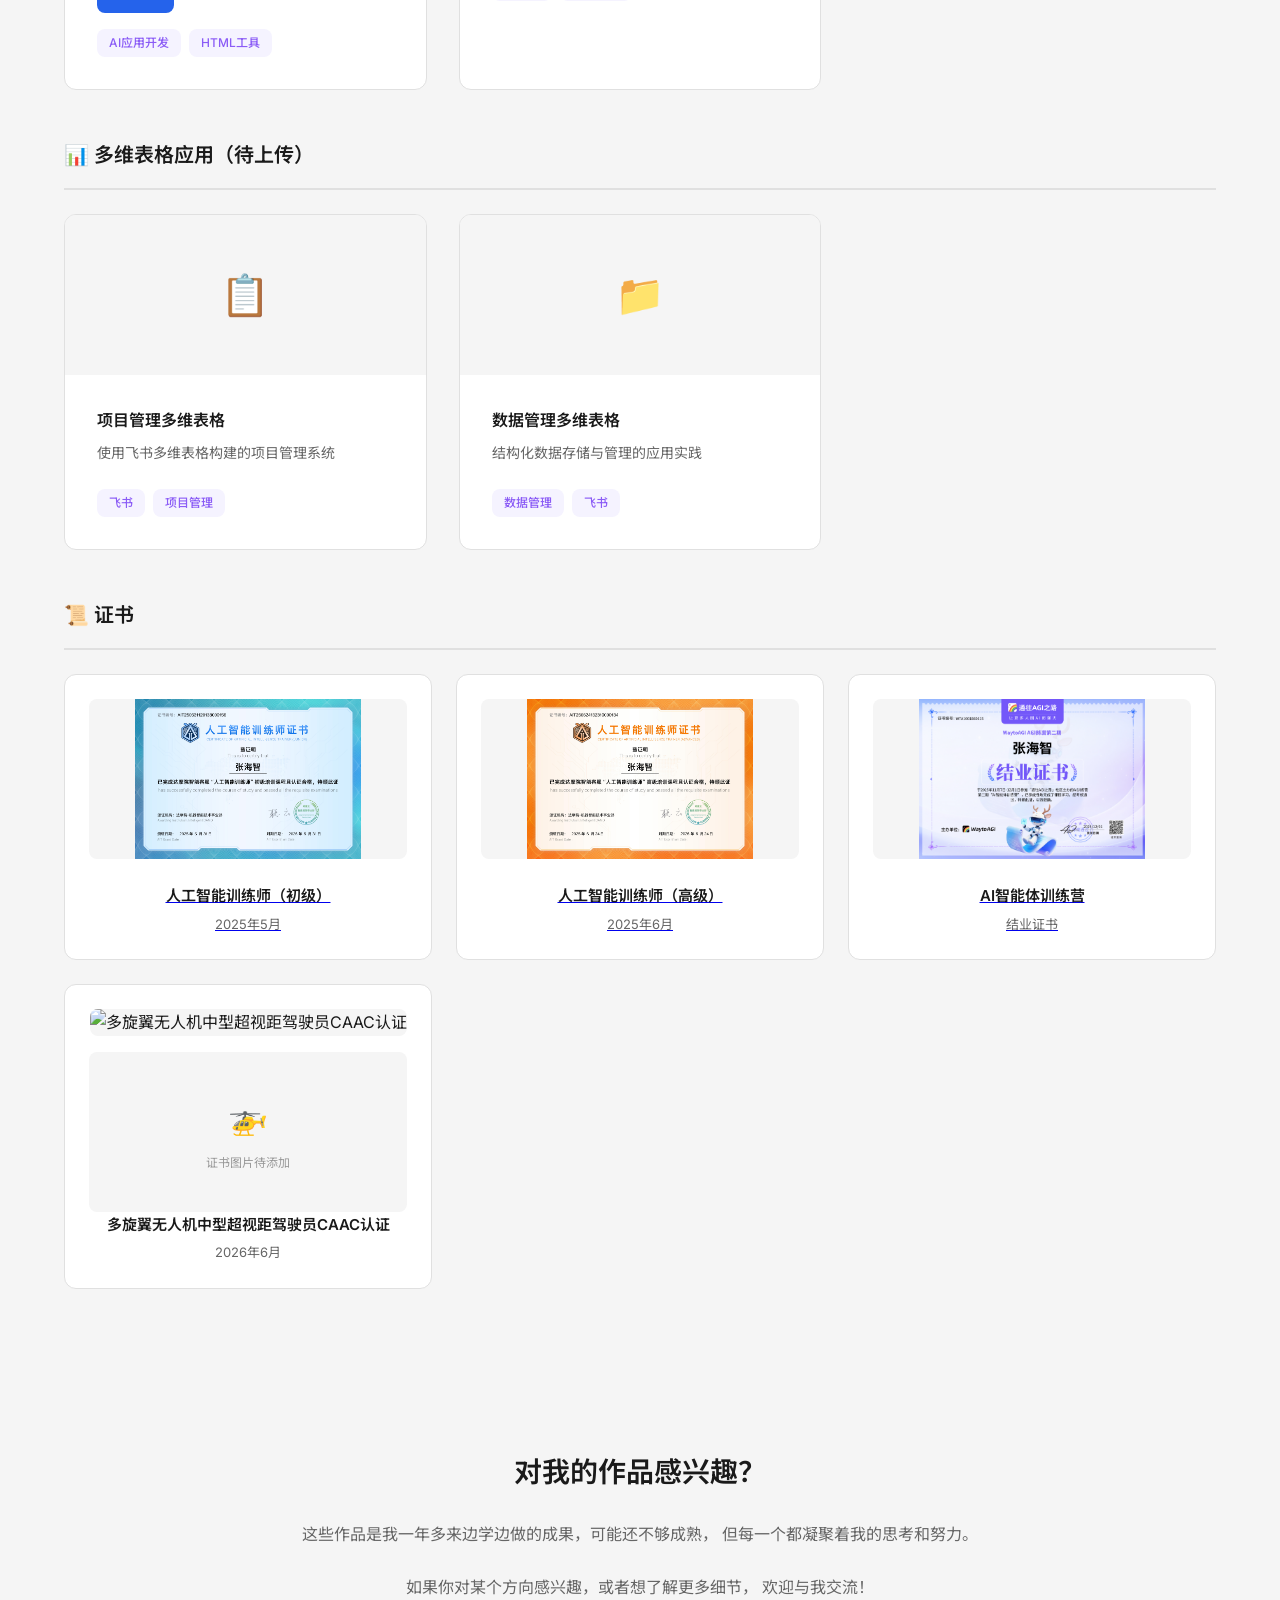
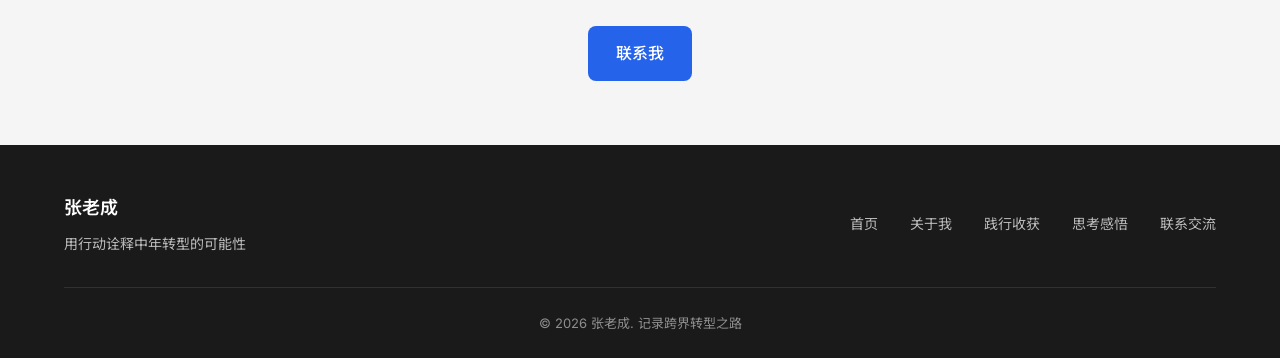
==== commit 29048568: "修复城市魔方方案的文件链接 - 修正运营图链接为PNG格式 - 修正效果图文件名（添加前导空格） - 修正政策与构思文件名（去除-水印版后缀） - 移除不存在的效果视频链接  Co-Authored-" ====
--- a/works.html
+++ b/works.html
@@ -509,28 +509,24 @@
 
                 <div class="work-card" data-category="project">
                     <div class="work-preview">
-                        <img src="hub/低空/城市魔方方案/城市展厅效果图（定稿）.jpeg" alt="城市魔方">
+                        <img src="hub/低空/城市魔方方案/ 城市展厅效果图（定稿）.jpeg" alt="城市魔方">
                         <div class="work-type">方案</div>
                     </div>
                     <div class="work-content">
                         <h3>城市魔方方案</h3>
                         <p>城市低空物流运营方案</p>
                         <div class="file-list">
-                            <a href="hub/低空/城市魔方方案/城市低空物流运营图20250308-水印版.pdf" target="_blank" class="file-item">
-                                <span class="file-icon">📄</span>
+                            <a href="hub/低空/城市魔方方案/城市低空物流运营图20250308.png" target="_blank" class="file-item">
+                                <span class="file-icon">📊</span>
                                 <span class="file-name">运营图</span>
                             </a>
-                            <a href="hub/低空/城市魔方方案/城市展厅效果图（定稿）.jpeg" target="_blank" class="file-item">
+                            <a href="hub/低空/城市魔方方案/ 城市展厅效果图（定稿）.jpeg" target="_blank" class="file-item">
                                 <span class="file-icon">🏢</span>
                                 <span class="file-name">效果图</span>
                             </a>
-                            <a href="hub/低空/城市魔方方案/政策与构思-水印版.pdf" target="_blank" class="file-item">
+                            <a href="hub/低空/城市魔方方案/政策与构思.pdf" target="_blank" class="file-item">
                                 <span class="file-icon">📄</span>
                                 <span class="file-name">政策与构思</span>
-                            </a>
-                            <a href="hub/低空/城市魔方方案/城市展厅效果视频（可灵版）.mp4" target="_blank" class="file-item">
-                                <span class="file-icon">🎬</span>
-                                <span class="file-name">效果视频</span>
                             </a>
                         </div>
                     </div>
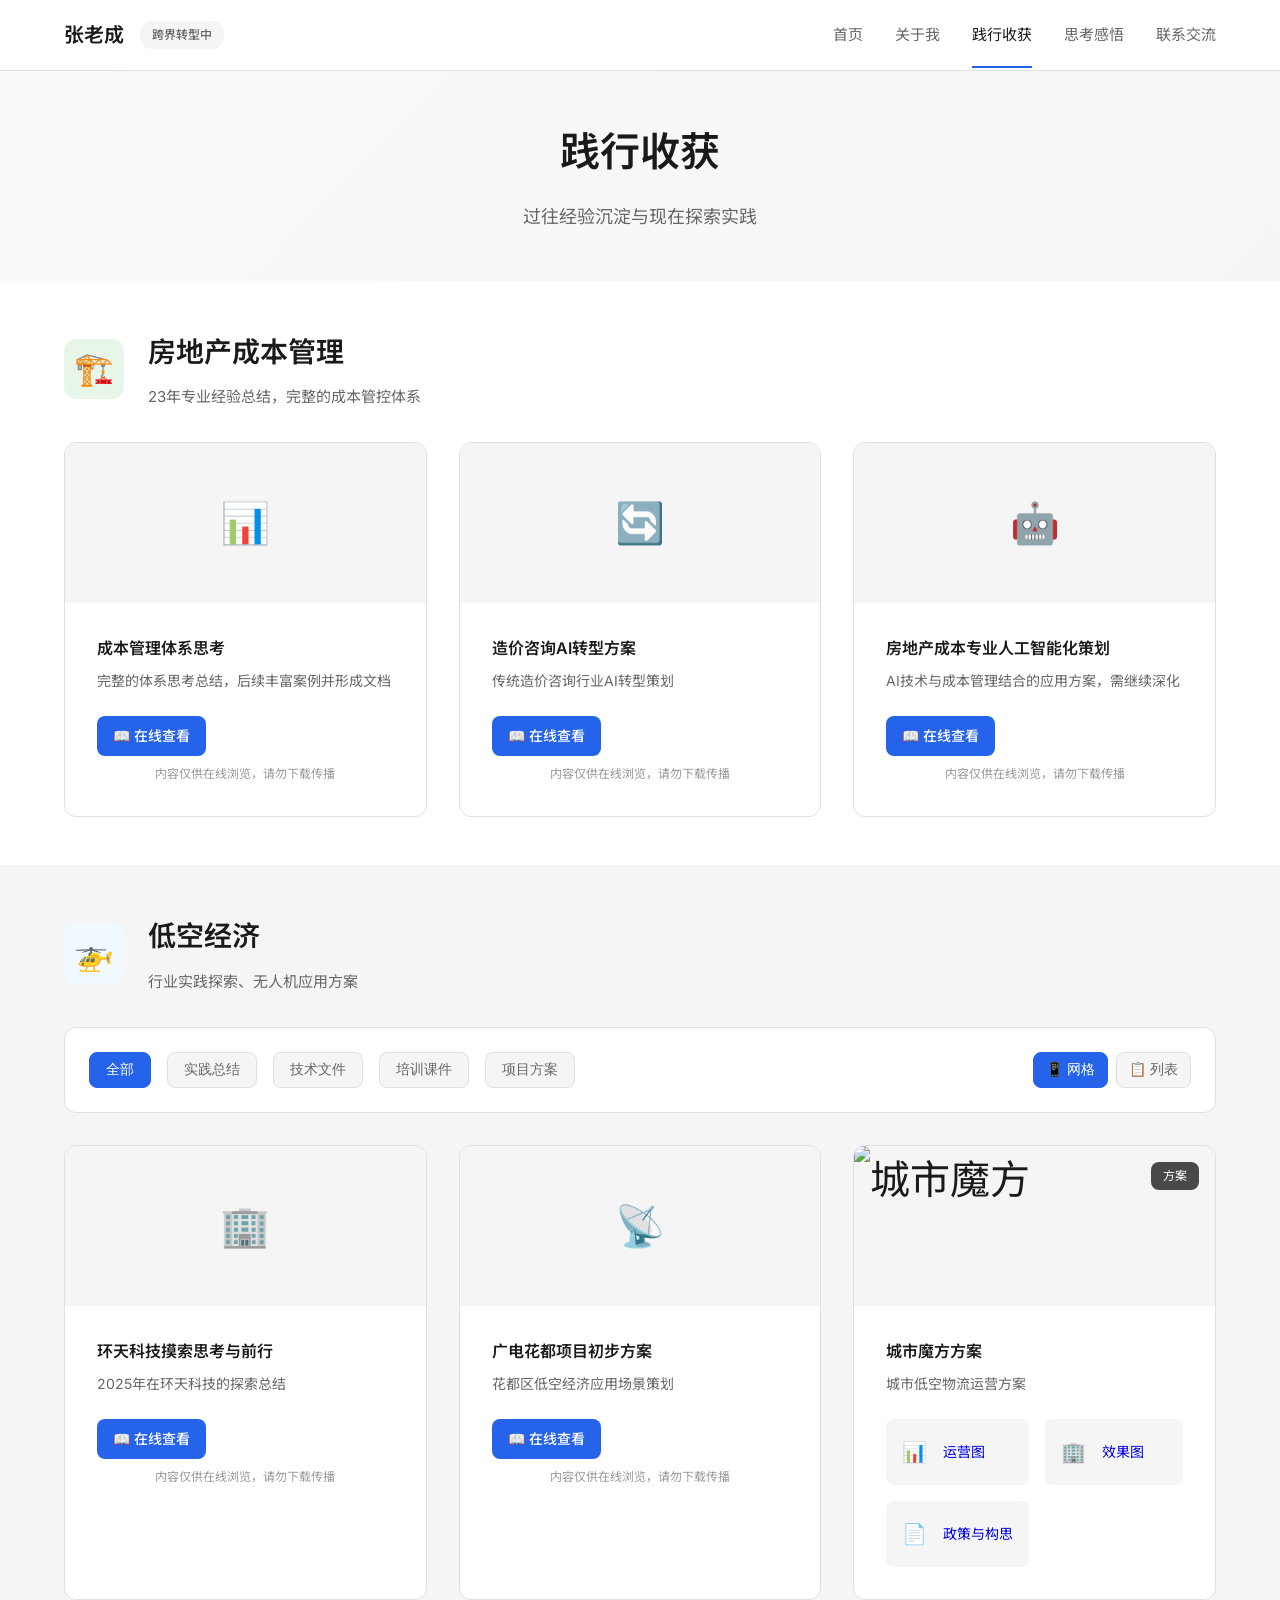
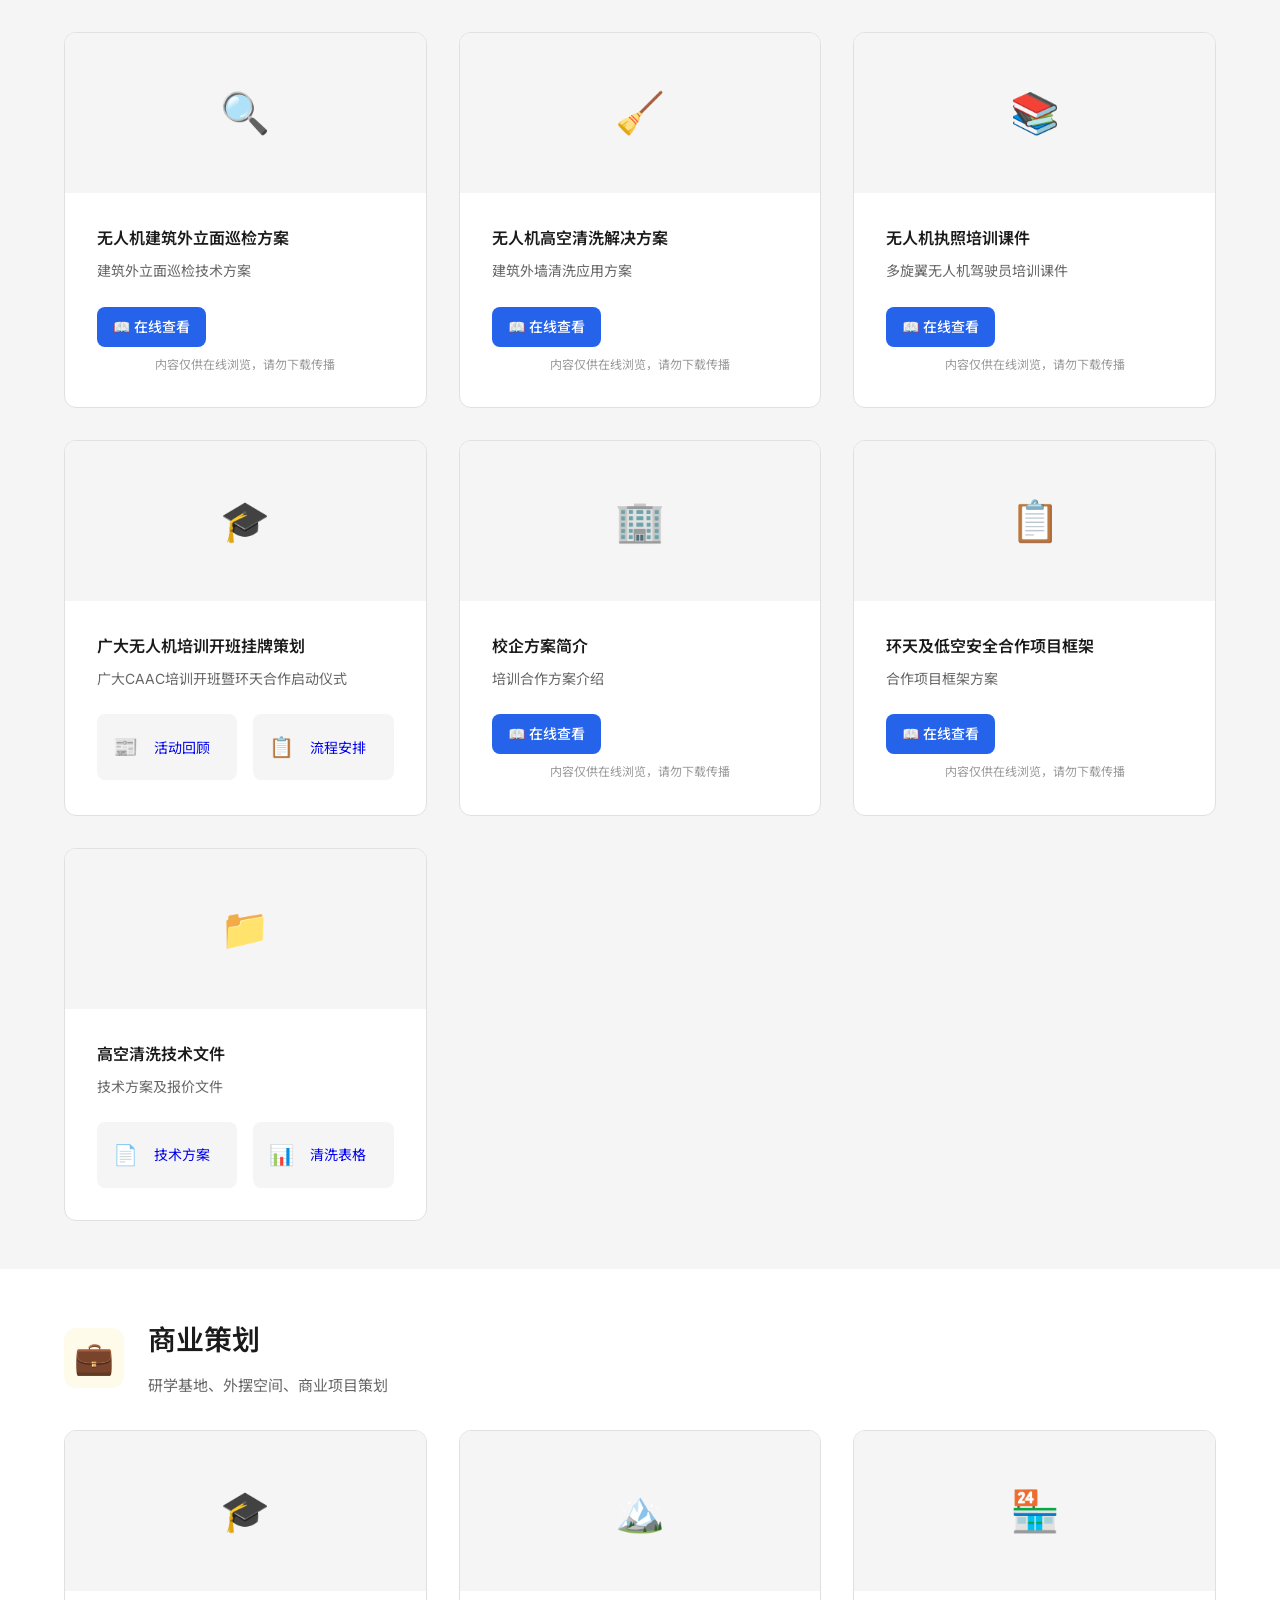
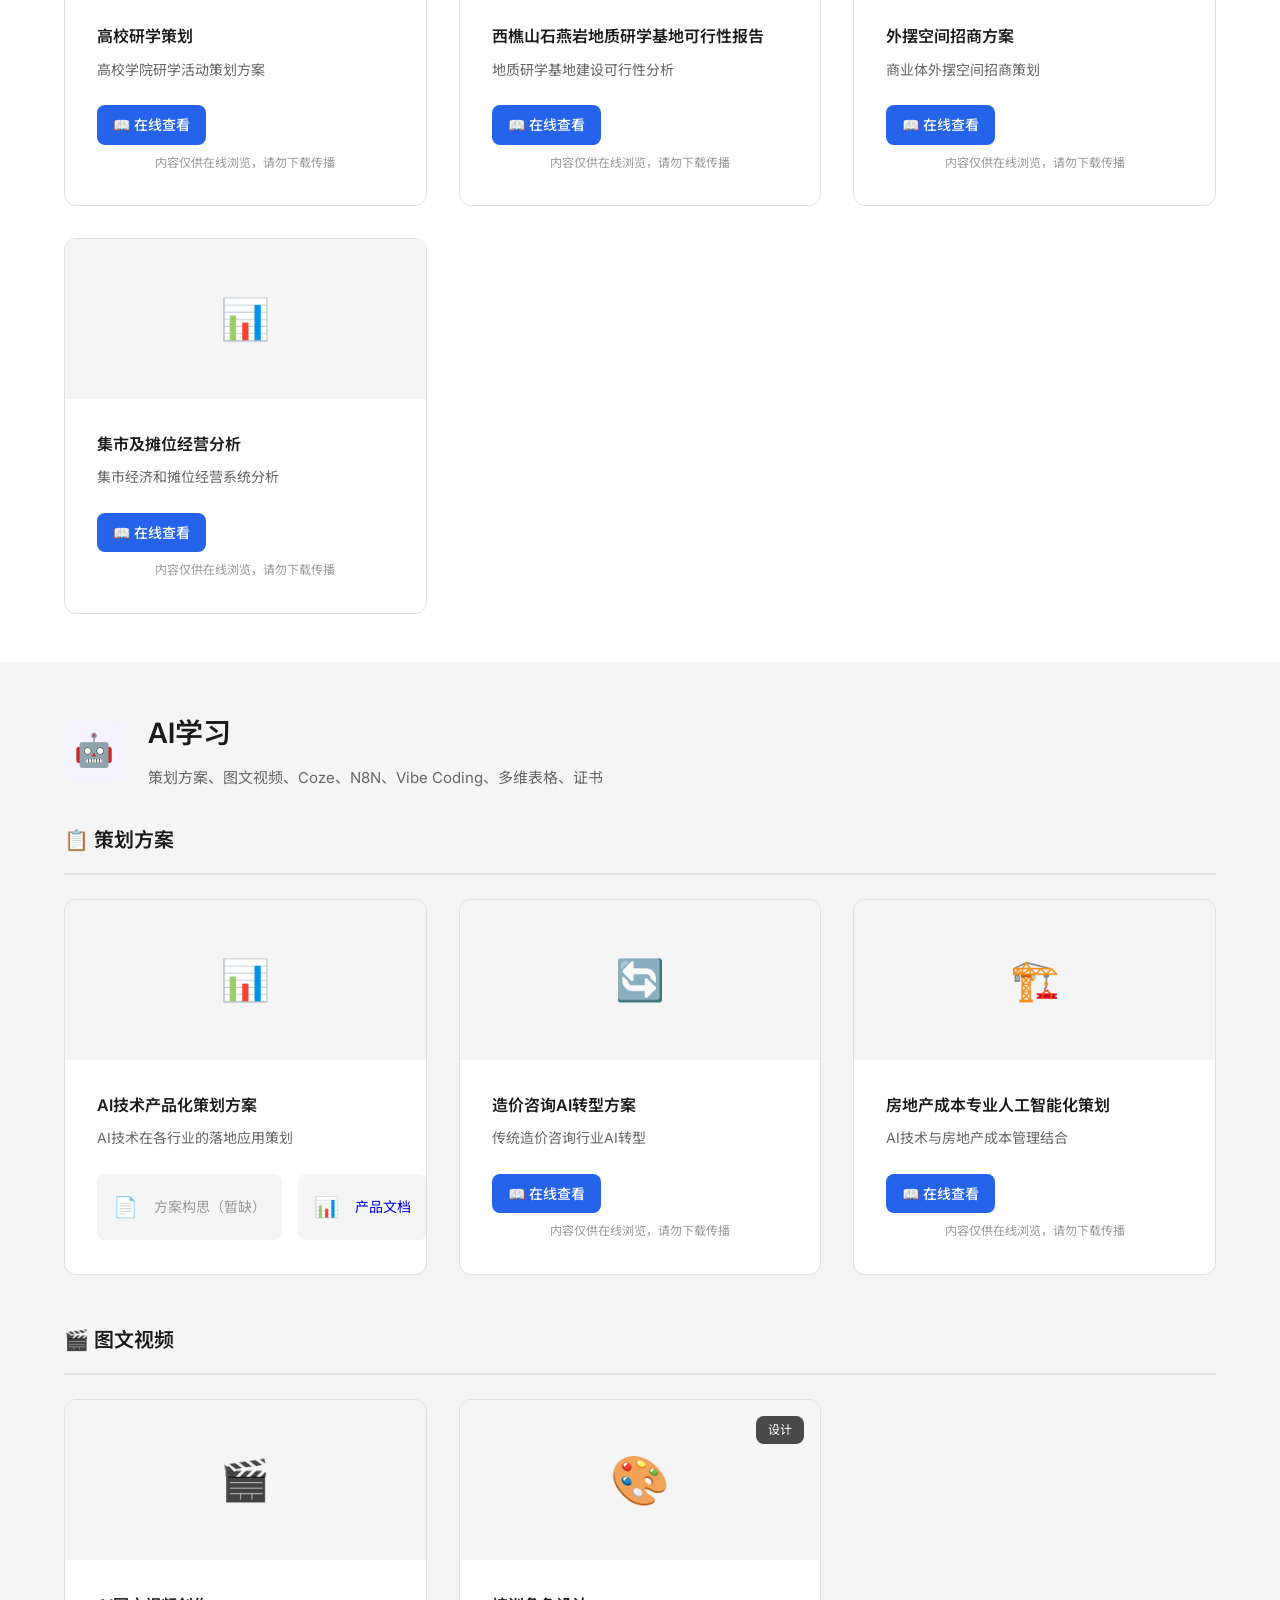
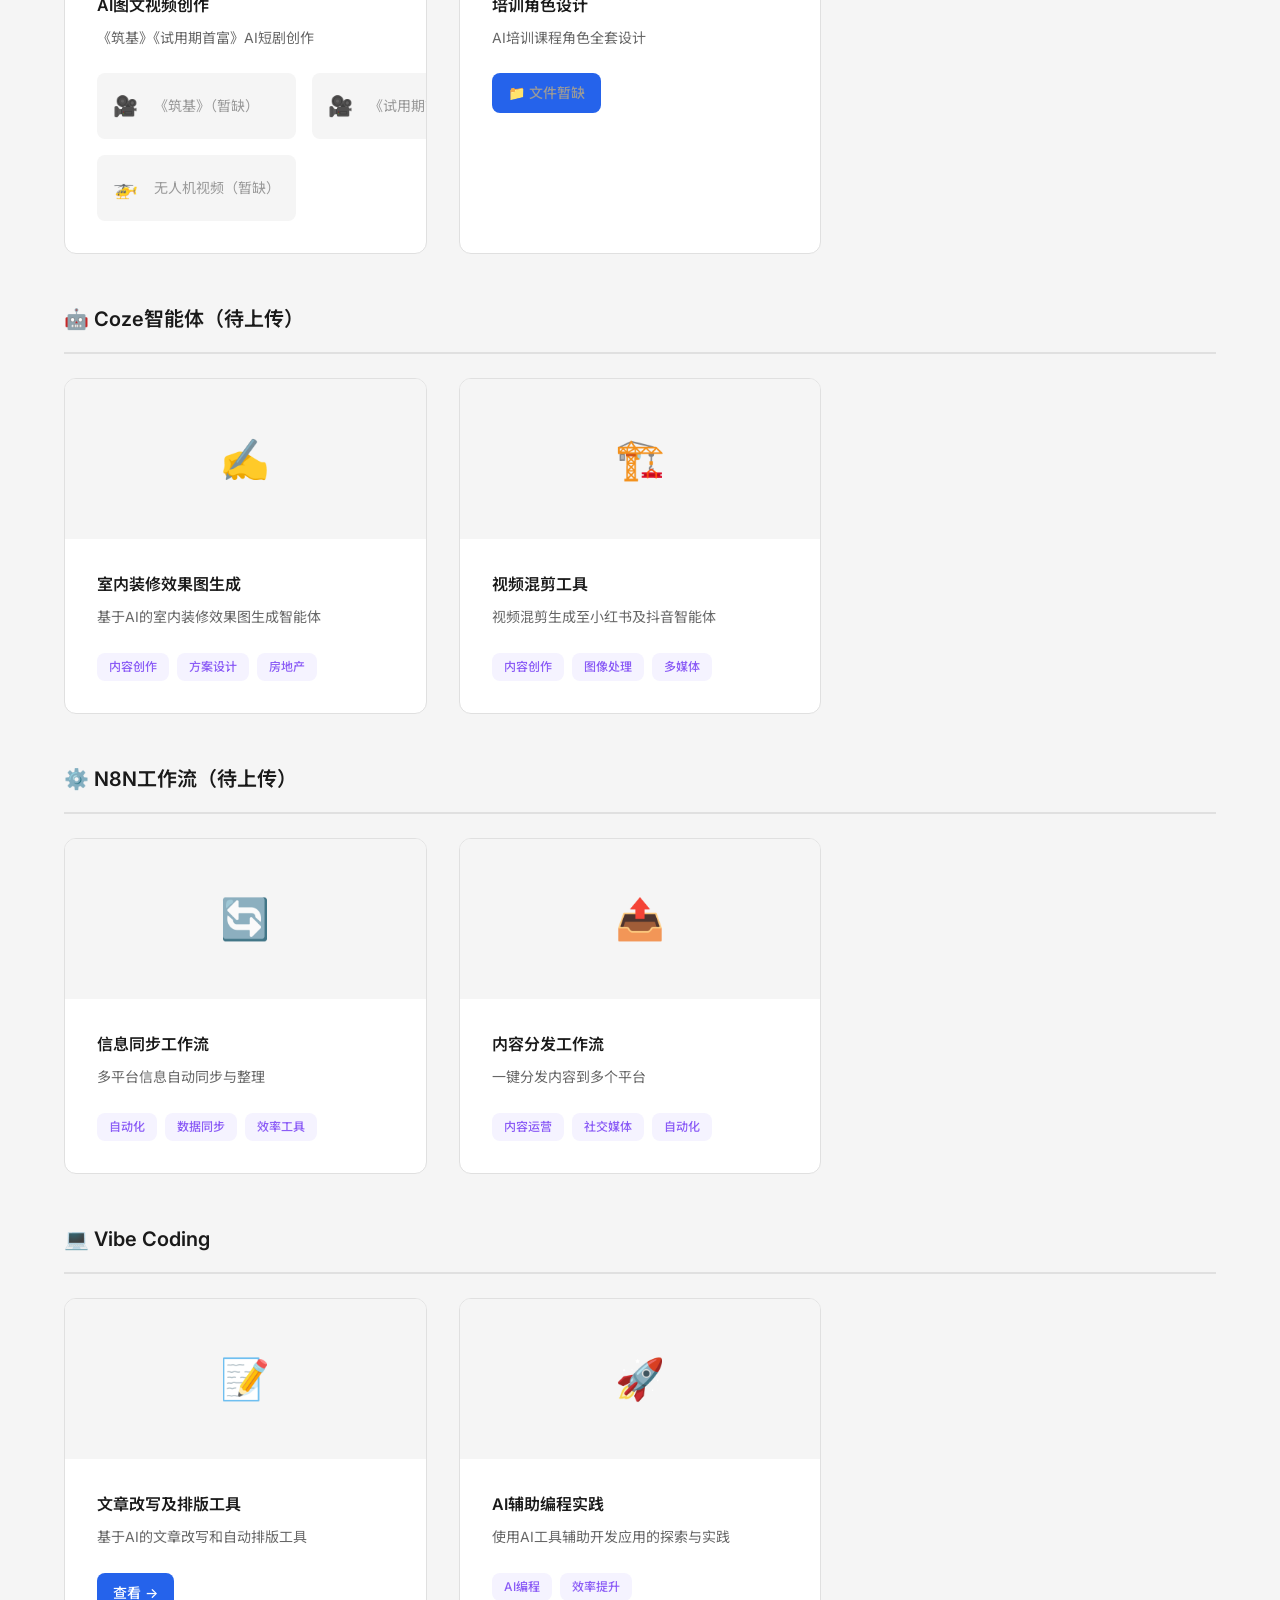
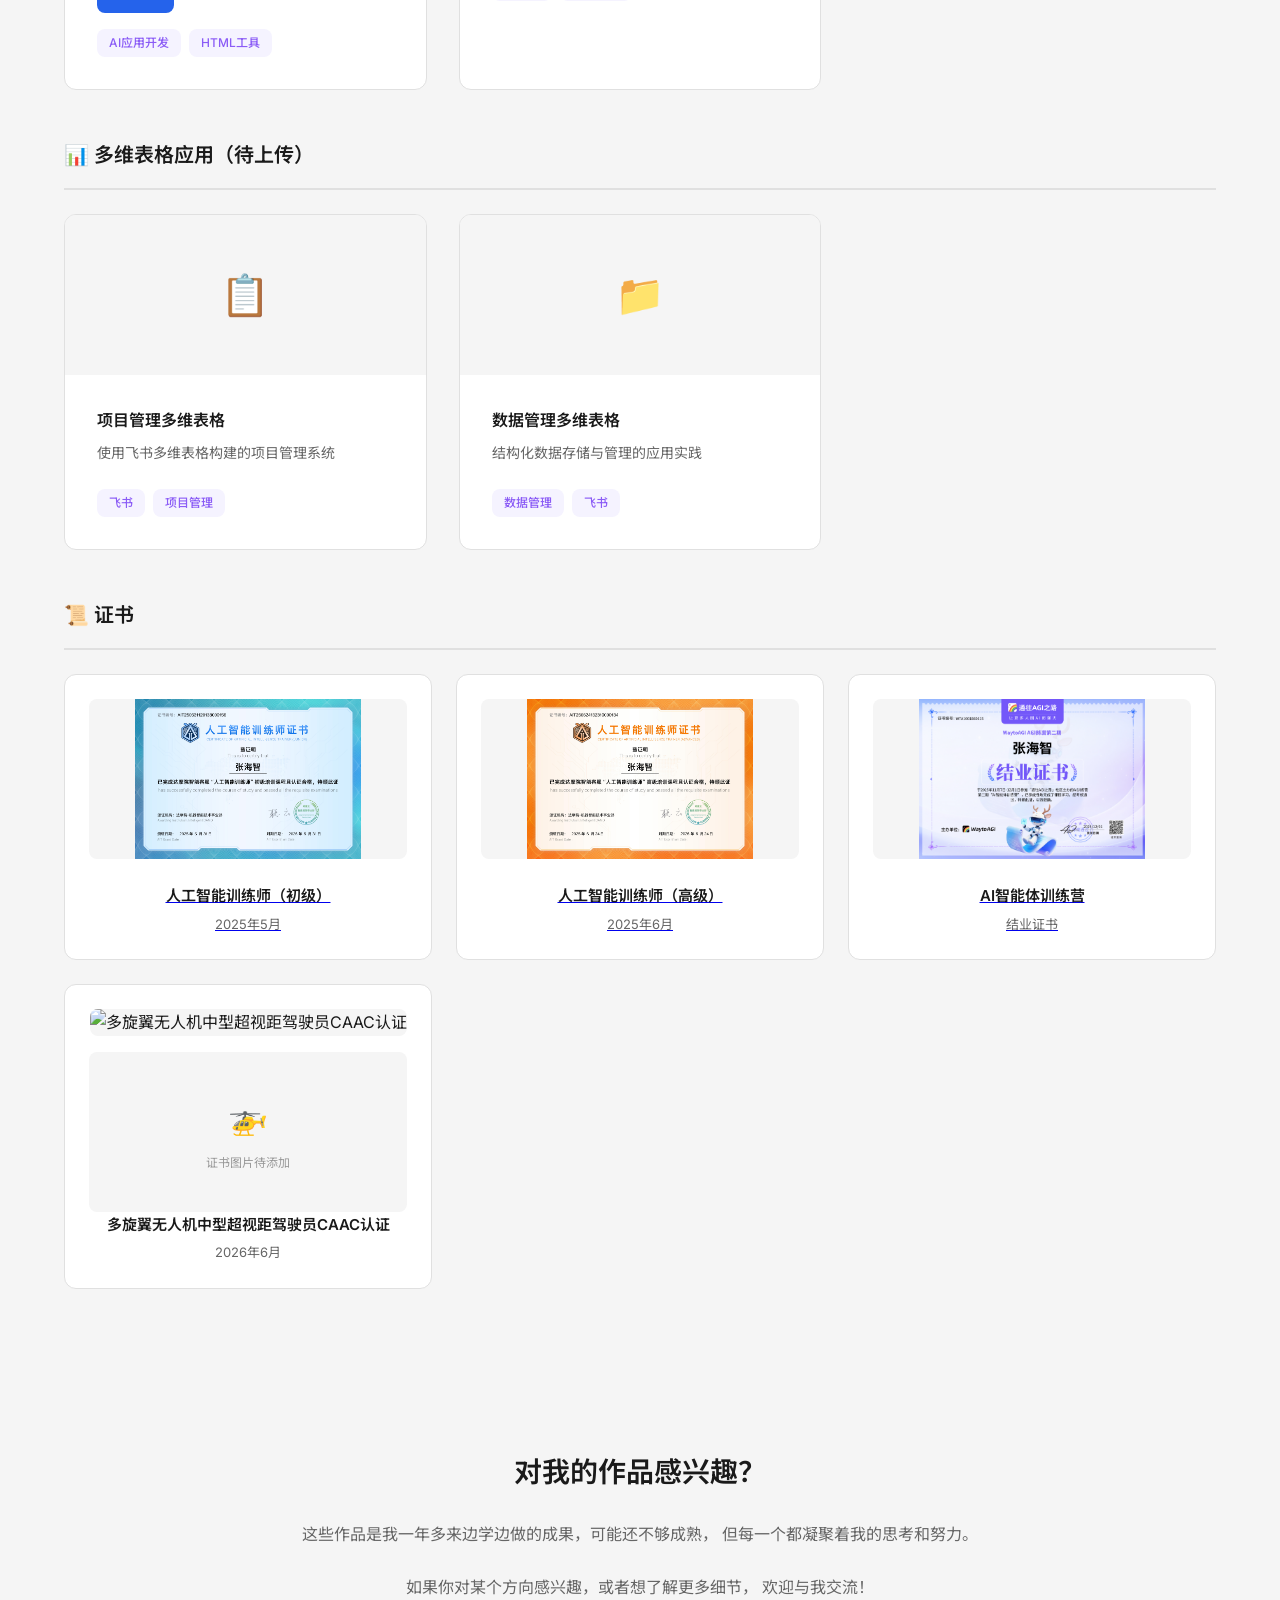
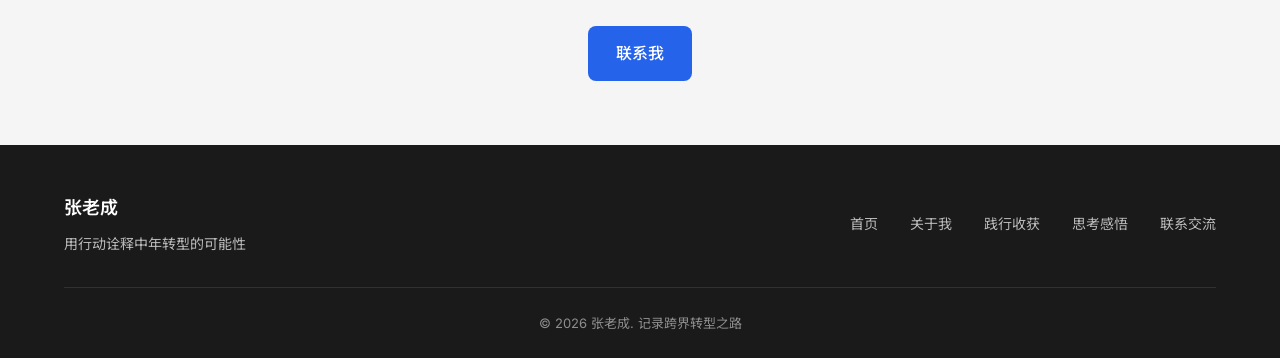
==== commit f246580a: "修复所有404链接，去除文件名中的-水印版后缀 低空经济部分： - 无人机执照培训电子课件 - 广东环天科技简介-校企合作-1113 - 环天科技及低空安全合作项目框架 - 广东省环天科技有限公司无人" ====
--- a/works.html
+++ b/works.html
@@ -557,7 +557,7 @@
                     <div class="work-content">
                         <h3>无人机执照培训课件</h3>
                         <p>多旋翼无人机驾驶员培训课件</p>
-                        <a href="hub/低空/无人机执照培训电子课件（多旋翼类） - PDF-水印版.pdf" target="_blank" class="work-link">📖 在线查看</a>
+                        <a href="hub/低空/无人机执照培训电子课件（多旋翼类） - PDF.pdf" target="_blank" class="work-link">📖 在线查看</a>
                         <div class="pdf-hint">内容仅供在线浏览，请勿下载传播</div>
                     </div>
                 </div>
@@ -585,7 +585,7 @@
                     <div class="work-content">
                         <h3>校企方案简介</h3>
                         <p>培训合作方案介绍</p>
-                        <a href="hub/低空/广东环天科技简介-校企合作-1113-水印版.pdf" target="_blank" class="work-link">📖 在线查看</a>
+                        <a href="hub/低空/广东环天科技简介-校企合作-1113.pdf" target="_blank" class="work-link">📖 在线查看</a>
                         <div class="pdf-hint">内容仅供在线浏览，请勿下载传播</div>
                     </div>
                 </div>
@@ -595,7 +595,7 @@
                     <div class="work-content">
                         <h3>环天及低空安全合作项目框架</h3>
                         <p>合作项目框架方案</p>
-                        <a href="hub/低空/环天科技及低空安全合作项目框架-水印版.pdf" target="_blank" class="work-link">📖 在线查看</a>
+                        <a href="hub/低空/环天科技及低空安全合作项目框架.pdf" target="_blank" class="work-link">📖 在线查看</a>
                         <div class="pdf-hint">内容仅供在线浏览，请勿下载传播</div>
                     </div>
                 </div>
@@ -606,7 +606,7 @@
                         <h3>高空清洗技术文件</h3>
                         <p>技术方案及报价文件</p>
                         <div class="file-list">
-                            <a href="hub/低空/高空清洗技术文件/广东省环天科技有限公司无人机幕墙清洗业务技术方案及报价（深圳市交通运输局宝安管理局项目）（第二版） - 副本-水印版.pdf" target="_blank" class="file-item">
+                            <a href="hub/低空/高空清洗技术文件/广东省环天科技有限公司无人机幕墙清洗业务技术方案及报价（深圳市交通运输局宝安管理局项目）（第二版） - 副本.pdf" target="_blank" class="file-item">
                                 <span class="file-icon">📄</span>
                                 <span class="file-name">技术方案</span>
                             </a>
@@ -638,7 +638,7 @@
                     <div class="work-content">
                         <h3>高校研学策划</h3>
                         <p>高校学院研学活动策划方案</p>
-                        <a href="hub/商业/广东环天广大机械学院研学策划方案-水印版.pdf" target="_blank" class="work-link">📖 在线查看</a>
+                        <a href="hub/商业/广东环天广大机械学院研学策划方案.pdf" target="_blank" class="work-link">📖 在线查看</a>
                         <div class="pdf-hint">内容仅供在线浏览，请勿下载传播</div>
                     </div>
                 </div>
@@ -648,7 +648,7 @@
                     <div class="work-content">
                         <h3>西樵山石燕岩地质研学基地可行性报告</h3>
                         <p>地质研学基地建设可行性分析</p>
-                        <a href="hub/商业/西樵山石燕岩地质研学基地可行性报告(环天提议)-水印版.pdf" target="_blank" class="work-link">📖 在线查看</a>
+                        <a href="hub/商业/西樵山石燕岩地质研学基地可行性报告(环天提议).pdf" target="_blank" class="work-link">📖 在线查看</a>
                         <div class="pdf-hint">内容仅供在线浏览，请勿下载传播</div>
                     </div>
                 </div>
@@ -658,7 +658,7 @@
                     <div class="work-content">
                         <h3>外摆空间招商方案</h3>
                         <p>商业体外摆空间招商策划</p>
-                        <a href="hub/商业/邦华外摆空间招商方案 20250724-水印版.pdf" target="_blank" class="work-link">📖 在线查看</a>
+                        <a href="hub/商业/邦华外摆空间招商方案 20250724.pdf" target="_blank" class="work-link">📖 在线查看</a>
                         <div class="pdf-hint">内容仅供在线浏览，请勿下载传播</div>
                     </div>
                 </div>
@@ -668,7 +668,7 @@
                     <div class="work-content">
                         <h3>集市及摊位经营分析</h3>
                         <p>集市经济和摊位经营系统分析</p>
-                        <a href="hub/商业/集市及摊位经营分析-水印版.pdf" target="_blank" class="work-link">📖 在线查看</a>
+                        <a href="hub/商业/集市及摊位经营分析.pdf" target="_blank" class="work-link">📖 在线查看</a>
                         <div class="pdf-hint">内容仅供在线浏览，请勿下载传播</div>
                     </div>
                 </div>
@@ -697,10 +697,10 @@
                             <h3>AI技术产品化策划方案</h3>
                             <p>AI技术在各行业的落地应用策划</p>
                             <div class="file-list">
-                                <a href="hub/AI/AI策划/AI产品化策划方案-水印版.pdf" target="_blank" class="file-item">
+                                <span class="file-item" style="color: var(--color-muted); cursor: not-allowed;">
                                     <span class="file-icon">📄</span>
-                                    <span class="file-name">方案构思</span>
-                                </a>
+                                    <span class="file-name">方案构思（暂缺）</span>
+                                </span>
                                 <a href="https://wcn19dn7pjwd.feishu.cn/wiki/GFK6wTMXMiv9bLkHEH2cJ65snob" target="_blank" class="file-item">
                                     <span class="file-icon">📊</span>
                                     <span class="file-name">产品文档</span>
@@ -713,7 +713,7 @@
                         <div class="work-content">
                             <h3>造价咨询AI转型方案</h3>
                             <p>传统造价咨询行业AI转型</p>
-                            <a href="hub/AI/AI策划/造价咨询AI转型方案-水印版.pdf" target="_blank" class="work-link">📖 在线查看</a>
+                            <a href="hub/成本管理/造价咨询AI转型方案/造价咨询AI转型方案.pdf" target="_blank" class="work-link">📖 在线查看</a>
                             <div class="pdf-hint">内容仅供在线浏览，请勿下载传播</div>
                         </div>
                     </div>
@@ -722,7 +722,7 @@
                         <div class="work-content">
                             <h3>房地产成本专业人工智能化策划</h3>
                             <p>AI技术与房地产成本管理结合</p>
-                            <a href="hub/AI/AI策划/房地产成本专业人工智能化策划-水印版.pdf" target="_blank" class="work-link">📖 在线查看</a>
+                            <a href="hub/成本管理/房地产成本专业人工智能化策划/房地产成本专业人工智能化策划.pdf" target="_blank" class="work-link">📖 在线查看</a>
                             <div class="pdf-hint">内容仅供在线浏览，请勿下载传播</div>
                         </div>
                     </div>
@@ -739,30 +739,30 @@
                             <h3>AI图文视频创作</h3>
                             <p>《筑基》《试用期首富》AI短剧创作</p>
                             <div class="file-list">
-                                <a href="hub/AI/AI图文视频/《筑基》第1话.mp4" target="_blank" class="file-item">
+                                <span class="file-item" style="color: var(--color-muted); cursor: not-allowed;">
                                     <span class="file-icon">🎥</span>
-                                    <span class="file-name">《筑基》</span>
-                                </a>
-                                <a href="hub/AI/AI图文视频/《试用期首富》（剪辑第二稿）.mp4" target="_blank" class="file-item">
+                                    <span class="file-name">《筑基》（暂缺）</span>
+                                </span>
+                                <span class="file-item" style="color: var(--color-muted); cursor: not-allowed;">
                                     <span class="file-icon">🎥</span>
-                                    <span class="file-name">《试用期首富》</span>
-                                </a>
-                                <a href="hub/AI/AI图文视频/无人机视频（练习版）.mp4" target="_blank" class="file-item">
+                                    <span class="file-name">《试用期首富》（暂缺）</span>
+                                </span>
+                                <span class="file-item" style="color: var(--color-muted); cursor: not-allowed;">
                                     <span class="file-icon">🚁</span>
-                                    <span class="file-name">无人机视频</span>
-                                </a>
+                                    <span class="file-name">无人机视频（暂缺）</span>
+                                </span>
                             </div>
                         </div>
                     </div>
                     <div class="work-card">
                         <div class="work-preview">
-                            <img src="hub/AI/AI图文视频/培训角色设计/男一三视图.png" alt="角色设计">
+                            <span style="font-size: 3rem;">🎨</span>
                             <div class="work-type">设计</div>
                         </div>
                         <div class="work-content">
                             <h3>培训角色设计</h3>
                             <p>AI培训课程角色全套设计</p>
-                            <a href="hub/AI/AI图文视频/培训角色设计/" target="_blank" class="work-link">查看全部 →</a>
+                            <span class="work-link" style="color: var(--color-muted); cursor: not-allowed;">📁 文件暂缺</span>
                         </div>
                     </div>
                 </div>
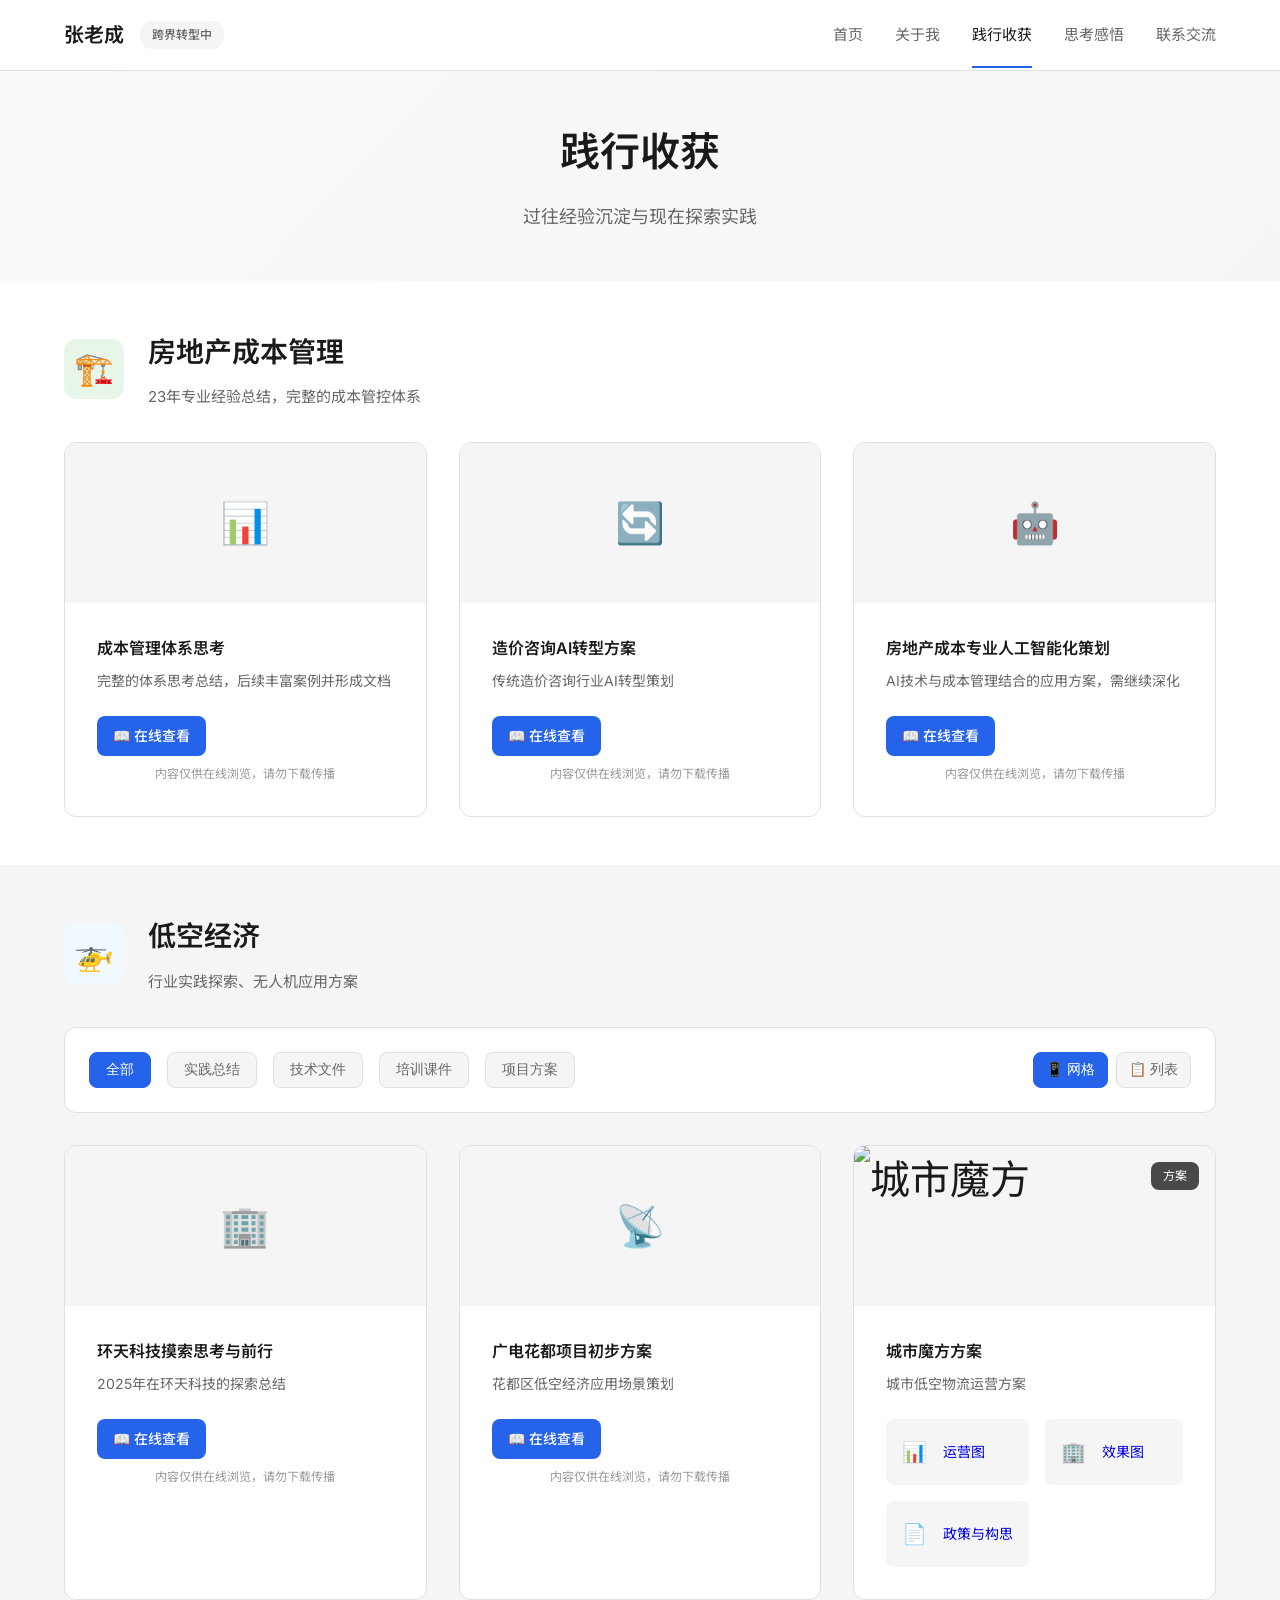
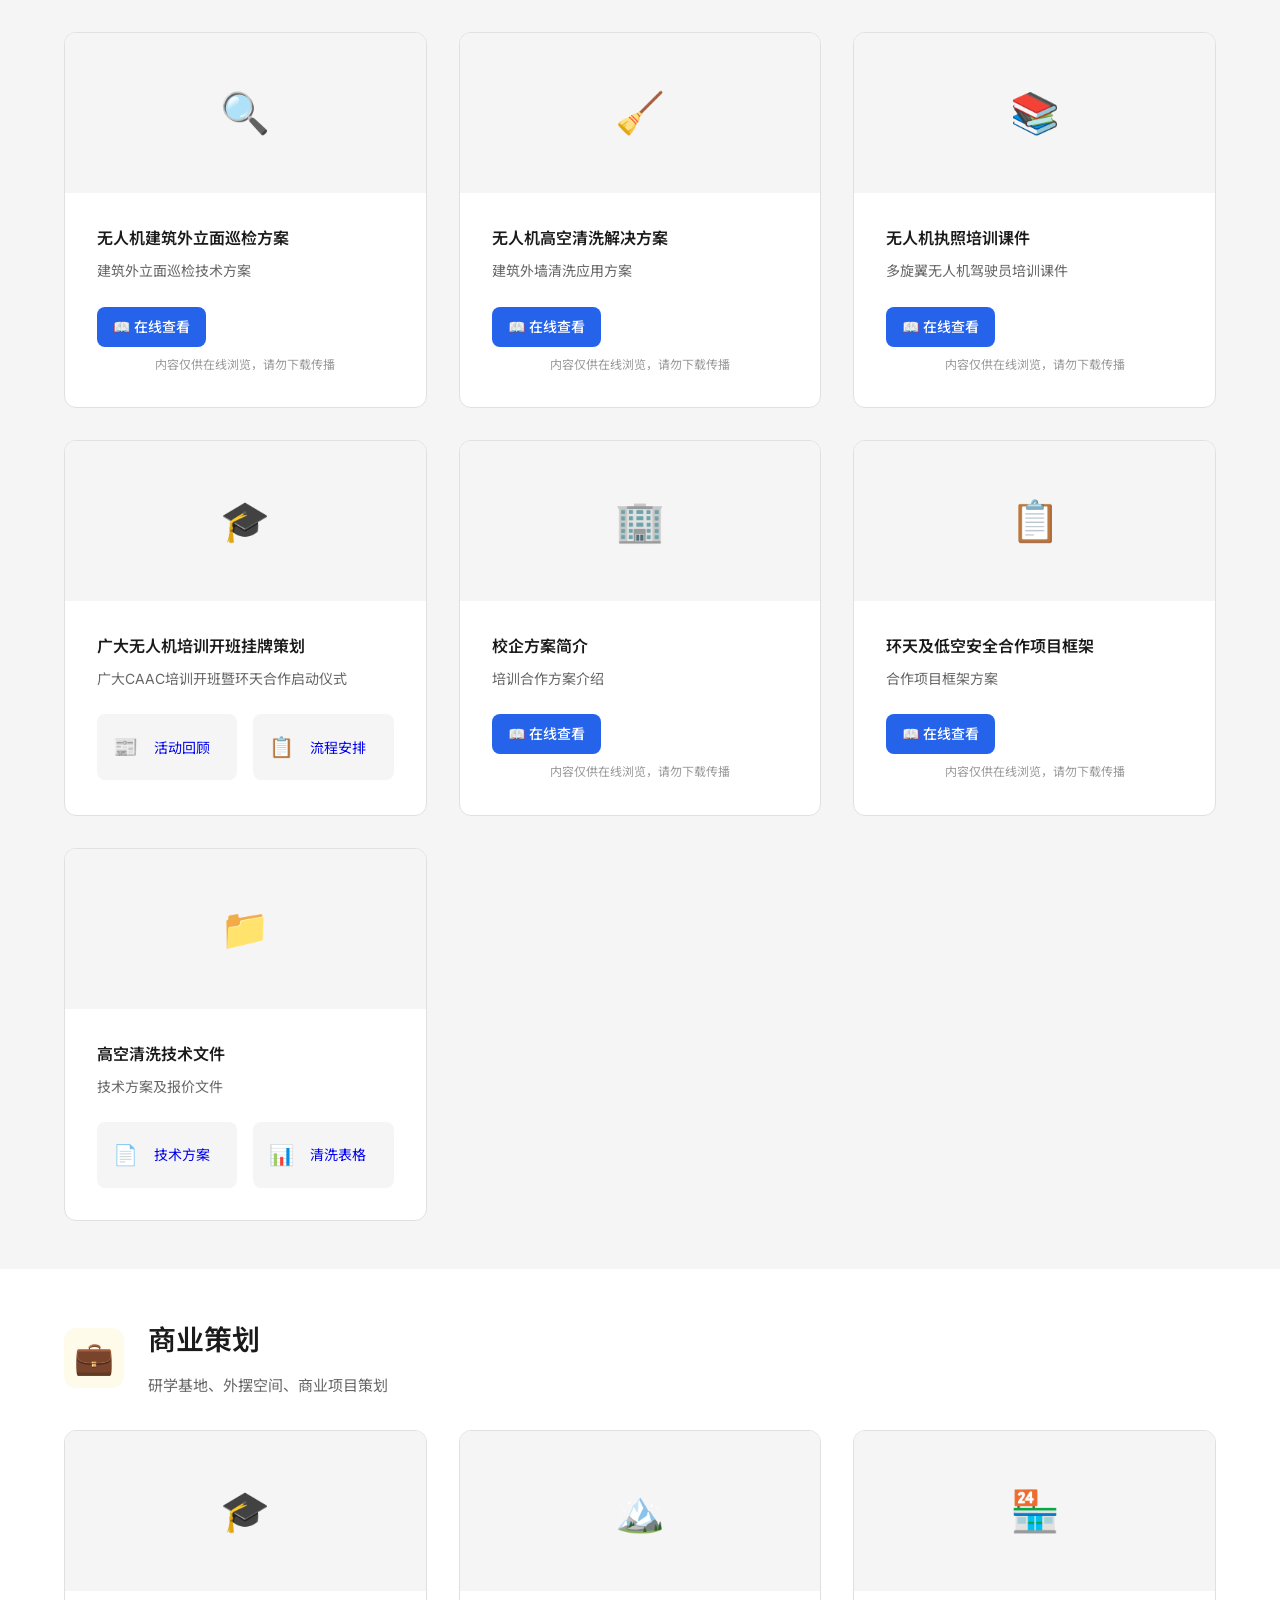
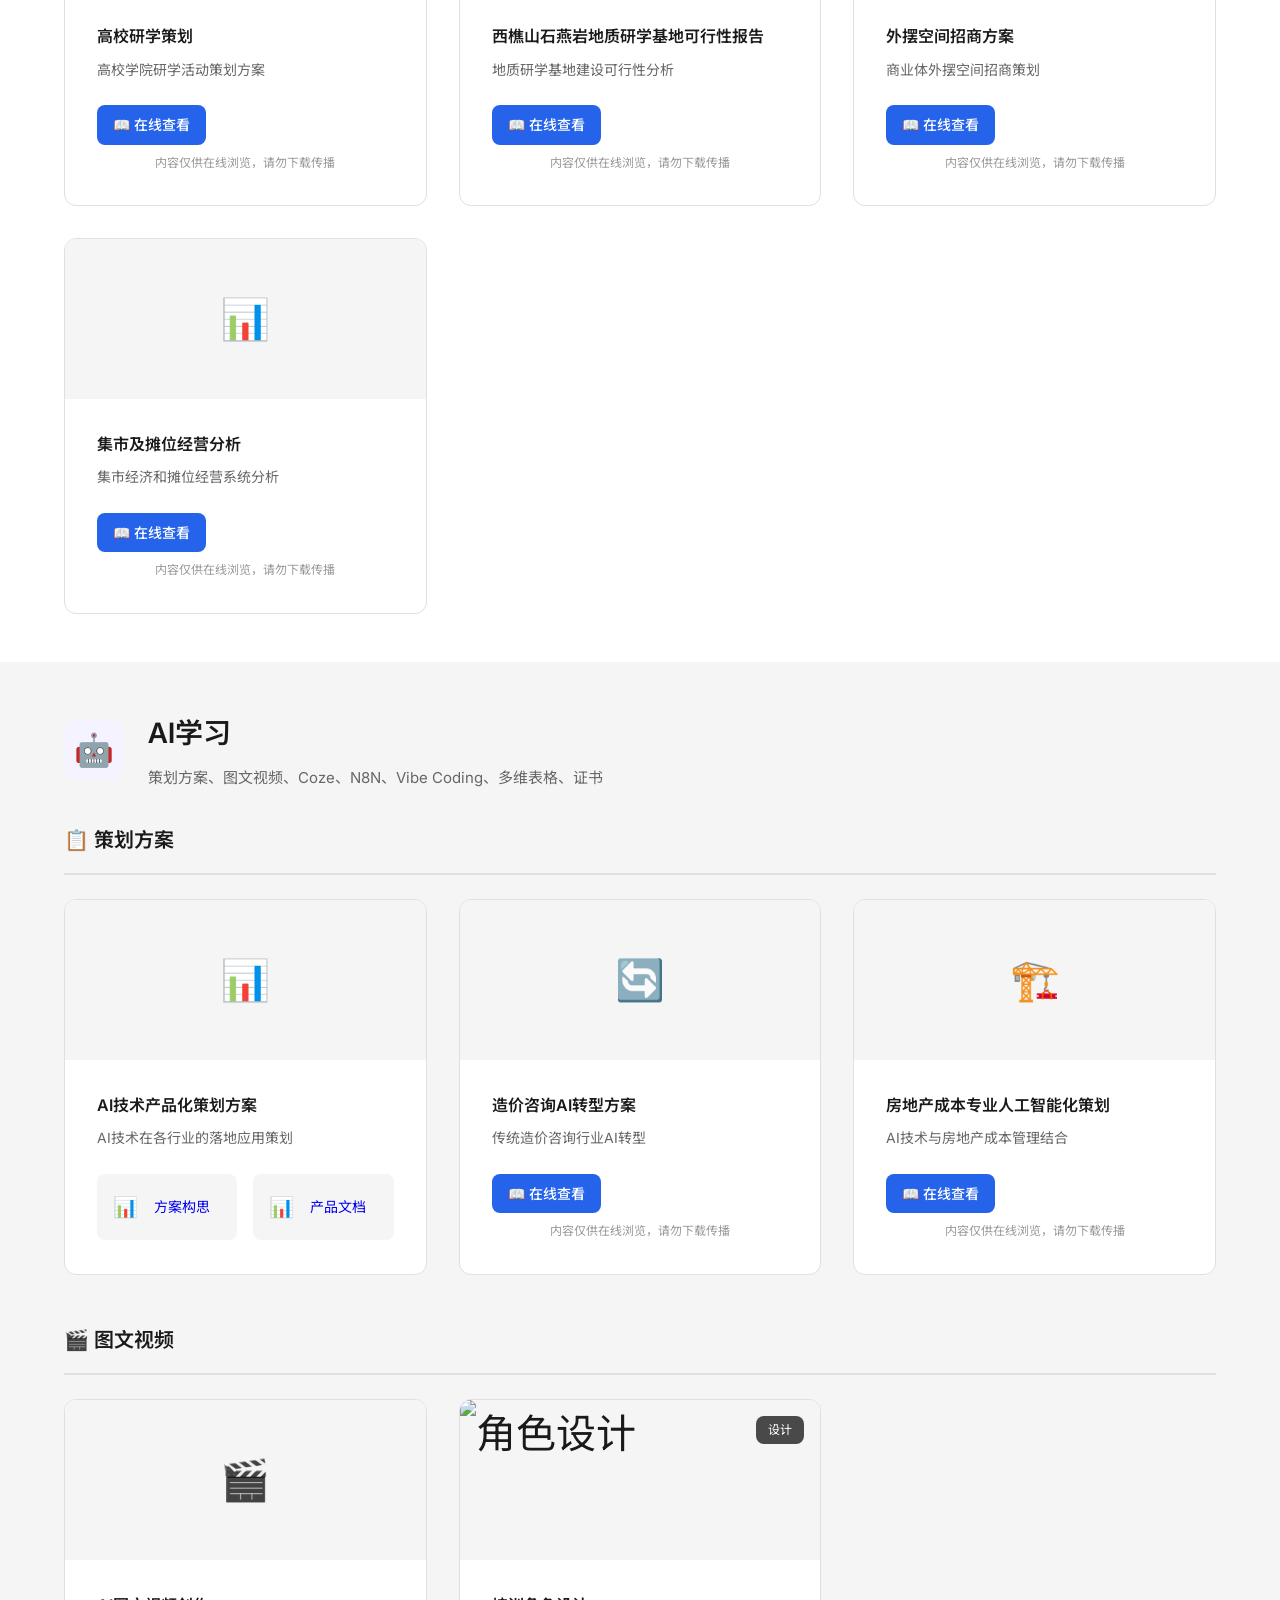
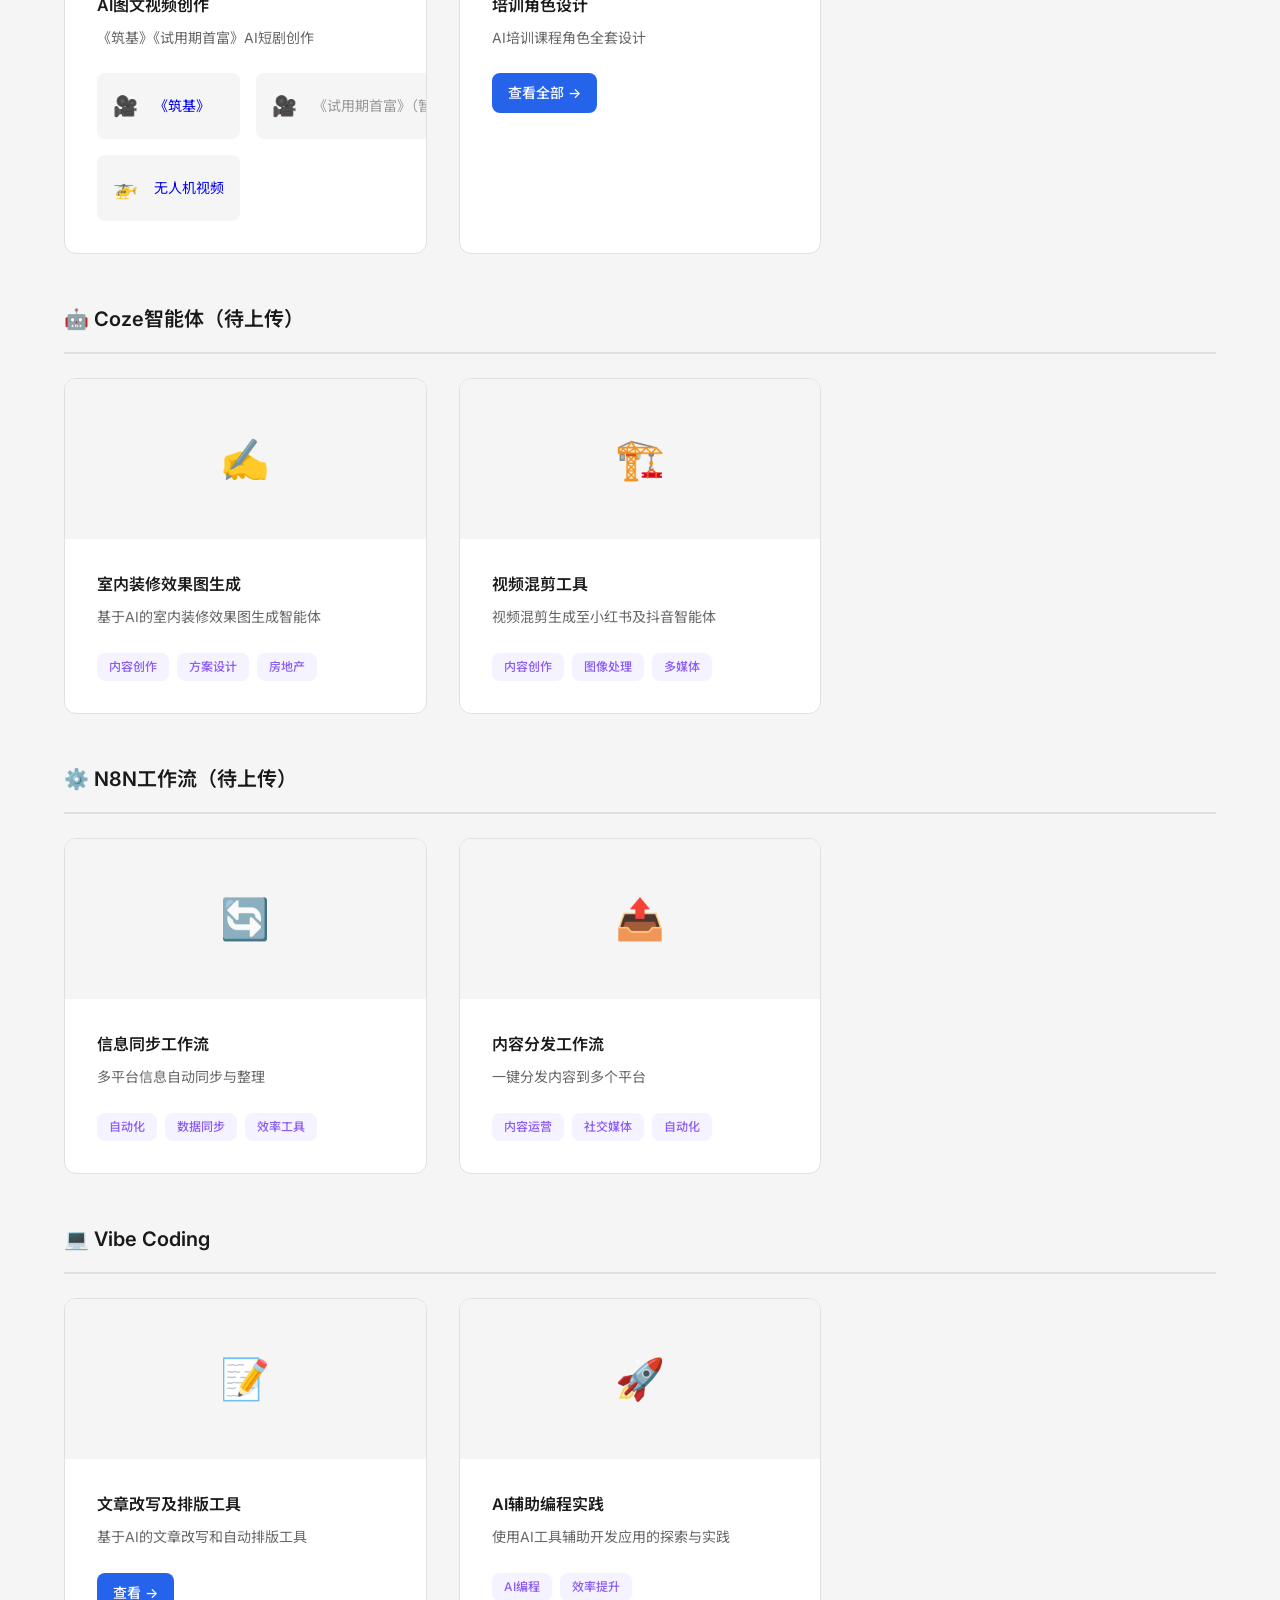
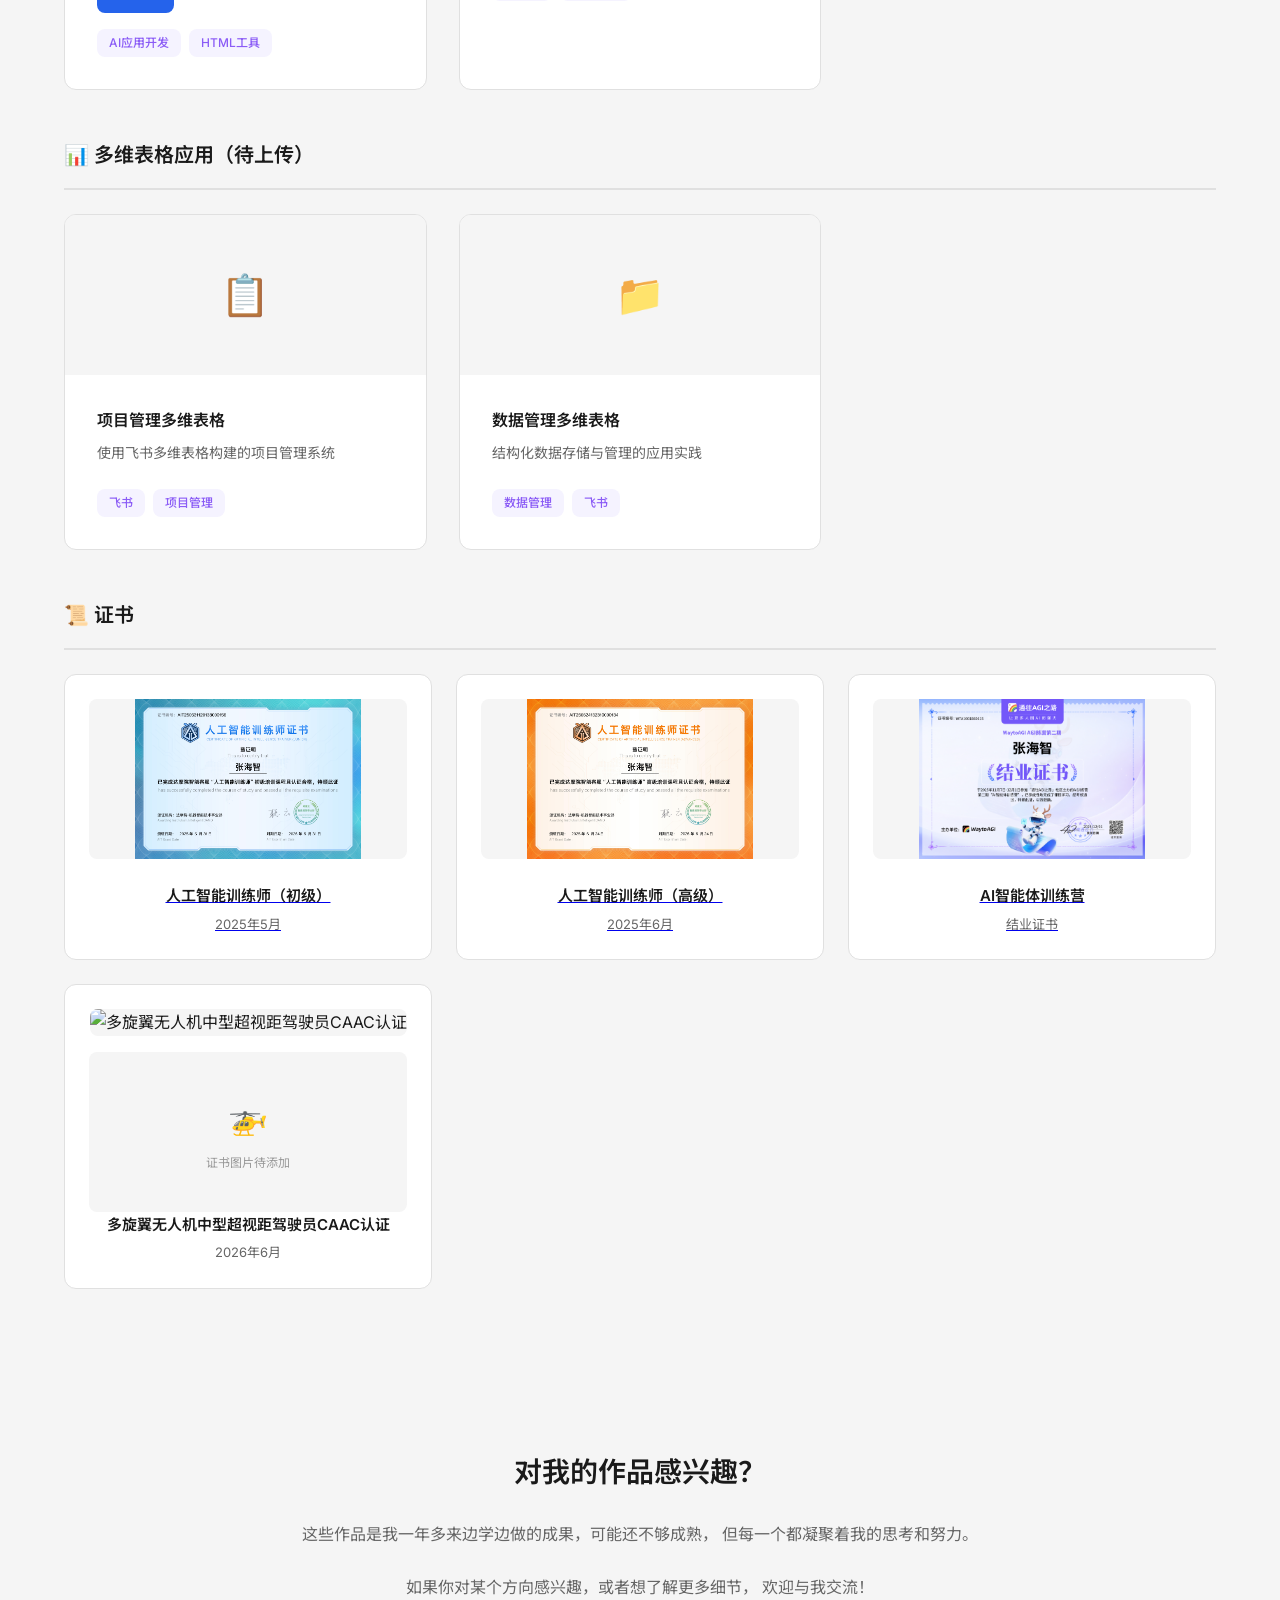
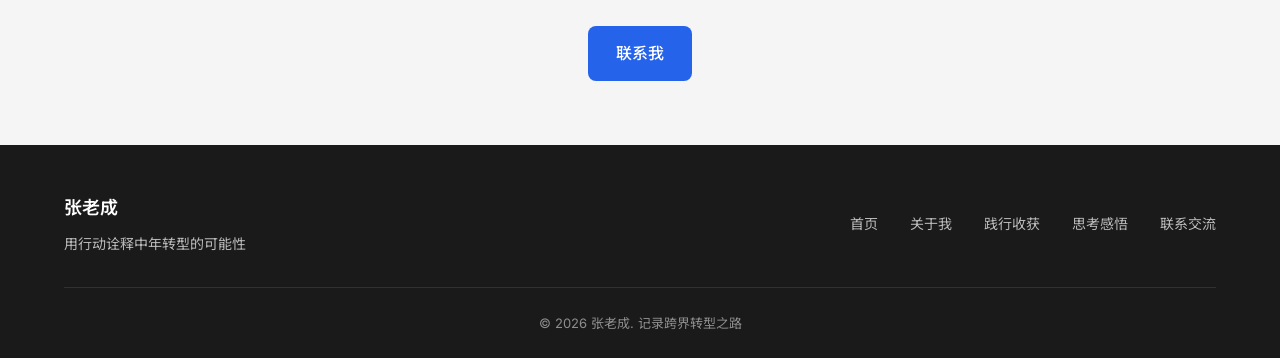
==== commit 8b893a3b: "从git历史恢复丢失的文件并修复链接 恢复的文件： - hub/AI/AI图文视频/《筑基》第1话.mp4 - hub/AI/AI图文视频/无人机视频（练习版）.mp4 - hub/AI/AI图文视频" ====
--- a/works.html
+++ b/works.html
@@ -509,7 +509,7 @@
 
                 <div class="work-card" data-category="project">
                     <div class="work-preview">
-                        <img src="hub/低空/城市魔方方案/ 城市展厅效果图（定稿）.jpeg" alt="城市魔方">
+                        <img src="hub/低空/城市魔方方案/ 2025 城市展厅效果图（定稿）.jpeg" alt="城市魔方">
                         <div class="work-type">方案</div>
                     </div>
                     <div class="work-content">
@@ -520,7 +520,7 @@
                                 <span class="file-icon">📊</span>
                                 <span class="file-name">运营图</span>
                             </a>
-                            <a href="hub/低空/城市魔方方案/ 城市展厅效果图（定稿）.jpeg" target="_blank" class="file-item">
+                            <a href="hub/低空/城市魔方方案/ 2025 城市展厅效果图（定稿）.jpeg" target="_blank" class="file-item">
                                 <span class="file-icon">🏢</span>
                                 <span class="file-name">效果图</span>
                             </a>
@@ -697,10 +697,10 @@
                             <h3>AI技术产品化策划方案</h3>
                             <p>AI技术在各行业的落地应用策划</p>
                             <div class="file-list">
-                                <span class="file-item" style="color: var(--color-muted); cursor: not-allowed;">
-                                    <span class="file-icon">📄</span>
-                                    <span class="file-name">方案构思（暂缺）</span>
-                                </span>
+                                <a href="hub/AI/AI策划/AI产品化策划方案.png" target="_blank" class="file-item">
+                                    <span class="file-icon">📊</span>
+                                    <span class="file-name">方案构思</span>
+                                </a>
                                 <a href="https://wcn19dn7pjwd.feishu.cn/wiki/GFK6wTMXMiv9bLkHEH2cJ65snob" target="_blank" class="file-item">
                                     <span class="file-icon">📊</span>
                                     <span class="file-name">产品文档</span>
@@ -713,7 +713,7 @@
                         <div class="work-content">
                             <h3>造价咨询AI转型方案</h3>
                             <p>传统造价咨询行业AI转型</p>
-                            <a href="hub/成本管理/造价咨询AI转型方案/造价咨询AI转型方案.pdf" target="_blank" class="work-link">📖 在线查看</a>
+                            <a href="hub/AI/AI策划/造价咨询AI转型方案.pdf" target="_blank" class="work-link">📖 在线查看</a>
                             <div class="pdf-hint">内容仅供在线浏览，请勿下载传播</div>
                         </div>
                     </div>
@@ -722,7 +722,7 @@
                         <div class="work-content">
                             <h3>房地产成本专业人工智能化策划</h3>
                             <p>AI技术与房地产成本管理结合</p>
-                            <a href="hub/成本管理/房地产成本专业人工智能化策划/房地产成本专业人工智能化策划.pdf" target="_blank" class="work-link">📖 在线查看</a>
+                            <a href="hub/AI/AI策划/房地产成本专业人工智能化策划.pdf" target="_blank" class="work-link">📖 在线查看</a>
                             <div class="pdf-hint">内容仅供在线浏览，请勿下载传播</div>
                         </div>
                     </div>
@@ -739,30 +739,30 @@
                             <h3>AI图文视频创作</h3>
                             <p>《筑基》《试用期首富》AI短剧创作</p>
                             <div class="file-list">
-                                <span class="file-item" style="color: var(--color-muted); cursor: not-allowed;">
+                                <a href="hub/AI/AI图文视频/《筑基》第1话.mp4" target="_blank" class="file-item">
                                     <span class="file-icon">🎥</span>
-                                    <span class="file-name">《筑基》（暂缺）</span>
-                                </span>
+                                    <span class="file-name">《筑基》</span>
+                                </a>
                                 <span class="file-item" style="color: var(--color-muted); cursor: not-allowed;">
                                     <span class="file-icon">🎥</span>
                                     <span class="file-name">《试用期首富》（暂缺）</span>
                                 </span>
-                                <span class="file-item" style="color: var(--color-muted); cursor: not-allowed;">
+                                <a href="hub/AI/AI图文视频/无人机视频（练习版）.mp4" target="_blank" class="file-item">
                                     <span class="file-icon">🚁</span>
-                                    <span class="file-name">无人机视频（暂缺）</span>
-                                </span>
+                                    <span class="file-name">无人机视频</span>
+                                </a>
                             </div>
                         </div>
                     </div>
                     <div class="work-card">
                         <div class="work-preview">
-                            <span style="font-size: 3rem;">🎨</span>
+                            <img src="hub/AI/AI图文视频/培训角色设计/男一三视图.png" alt="角色设计">
                             <div class="work-type">设计</div>
                         </div>
                         <div class="work-content">
                             <h3>培训角色设计</h3>
                             <p>AI培训课程角色全套设计</p>
-                            <span class="work-link" style="color: var(--color-muted); cursor: not-allowed;">📁 文件暂缺</span>
+                            <a href="hub/AI/AI图文视频/培训角色设计/" target="_blank" class="work-link">查看全部 →</a>
                         </div>
                     </div>
                 </div>
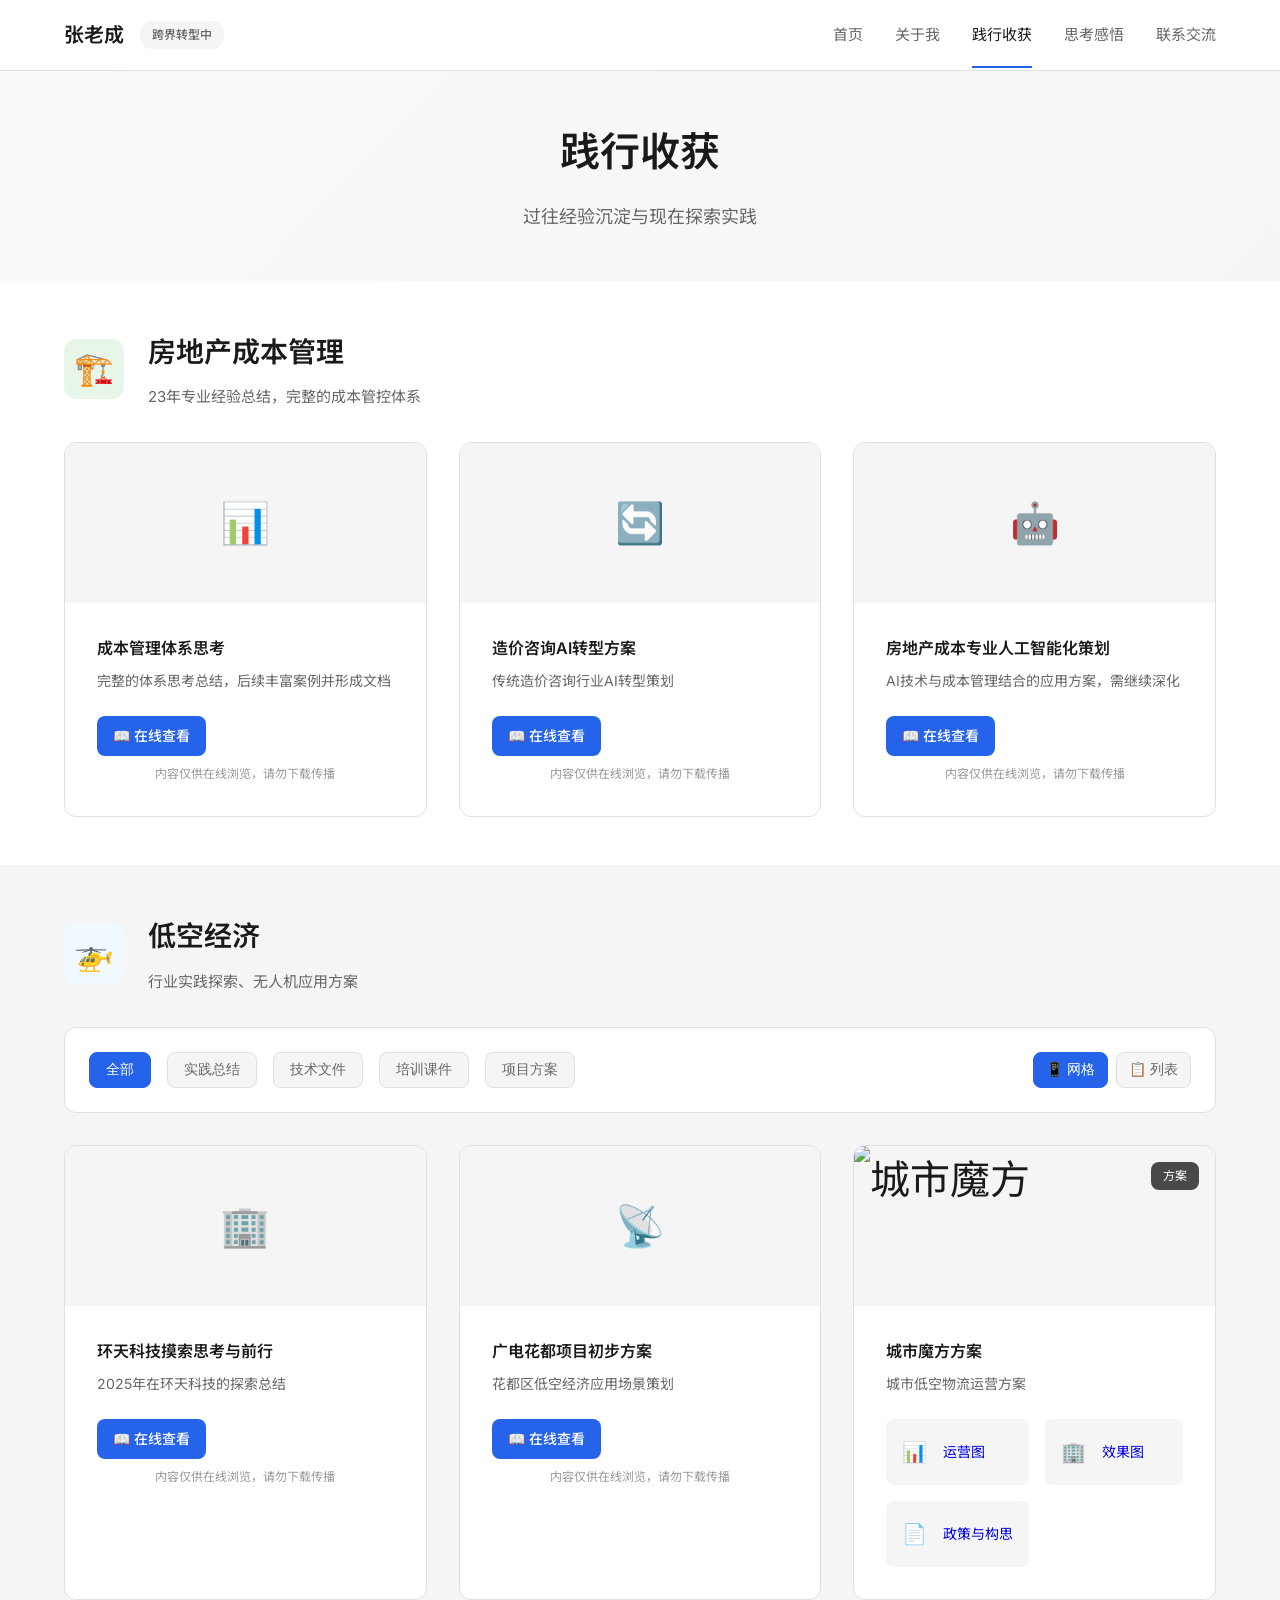
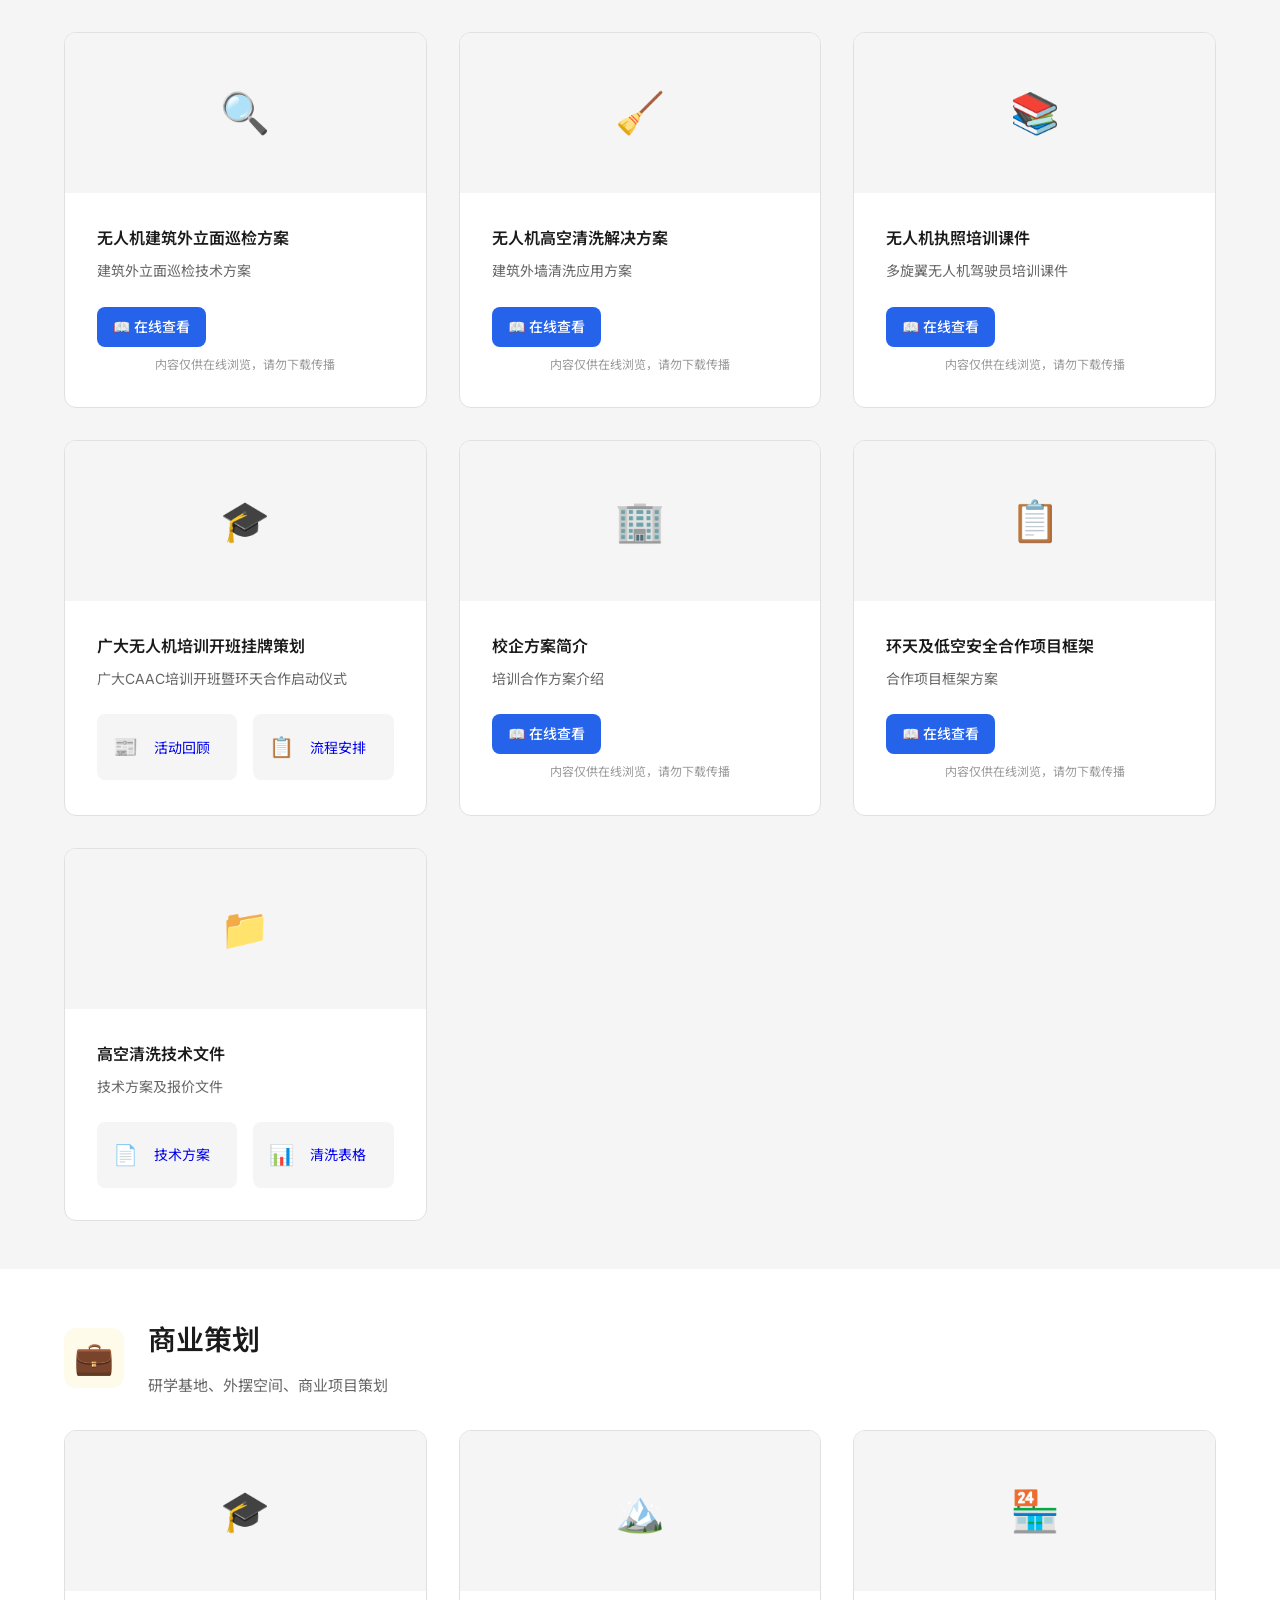
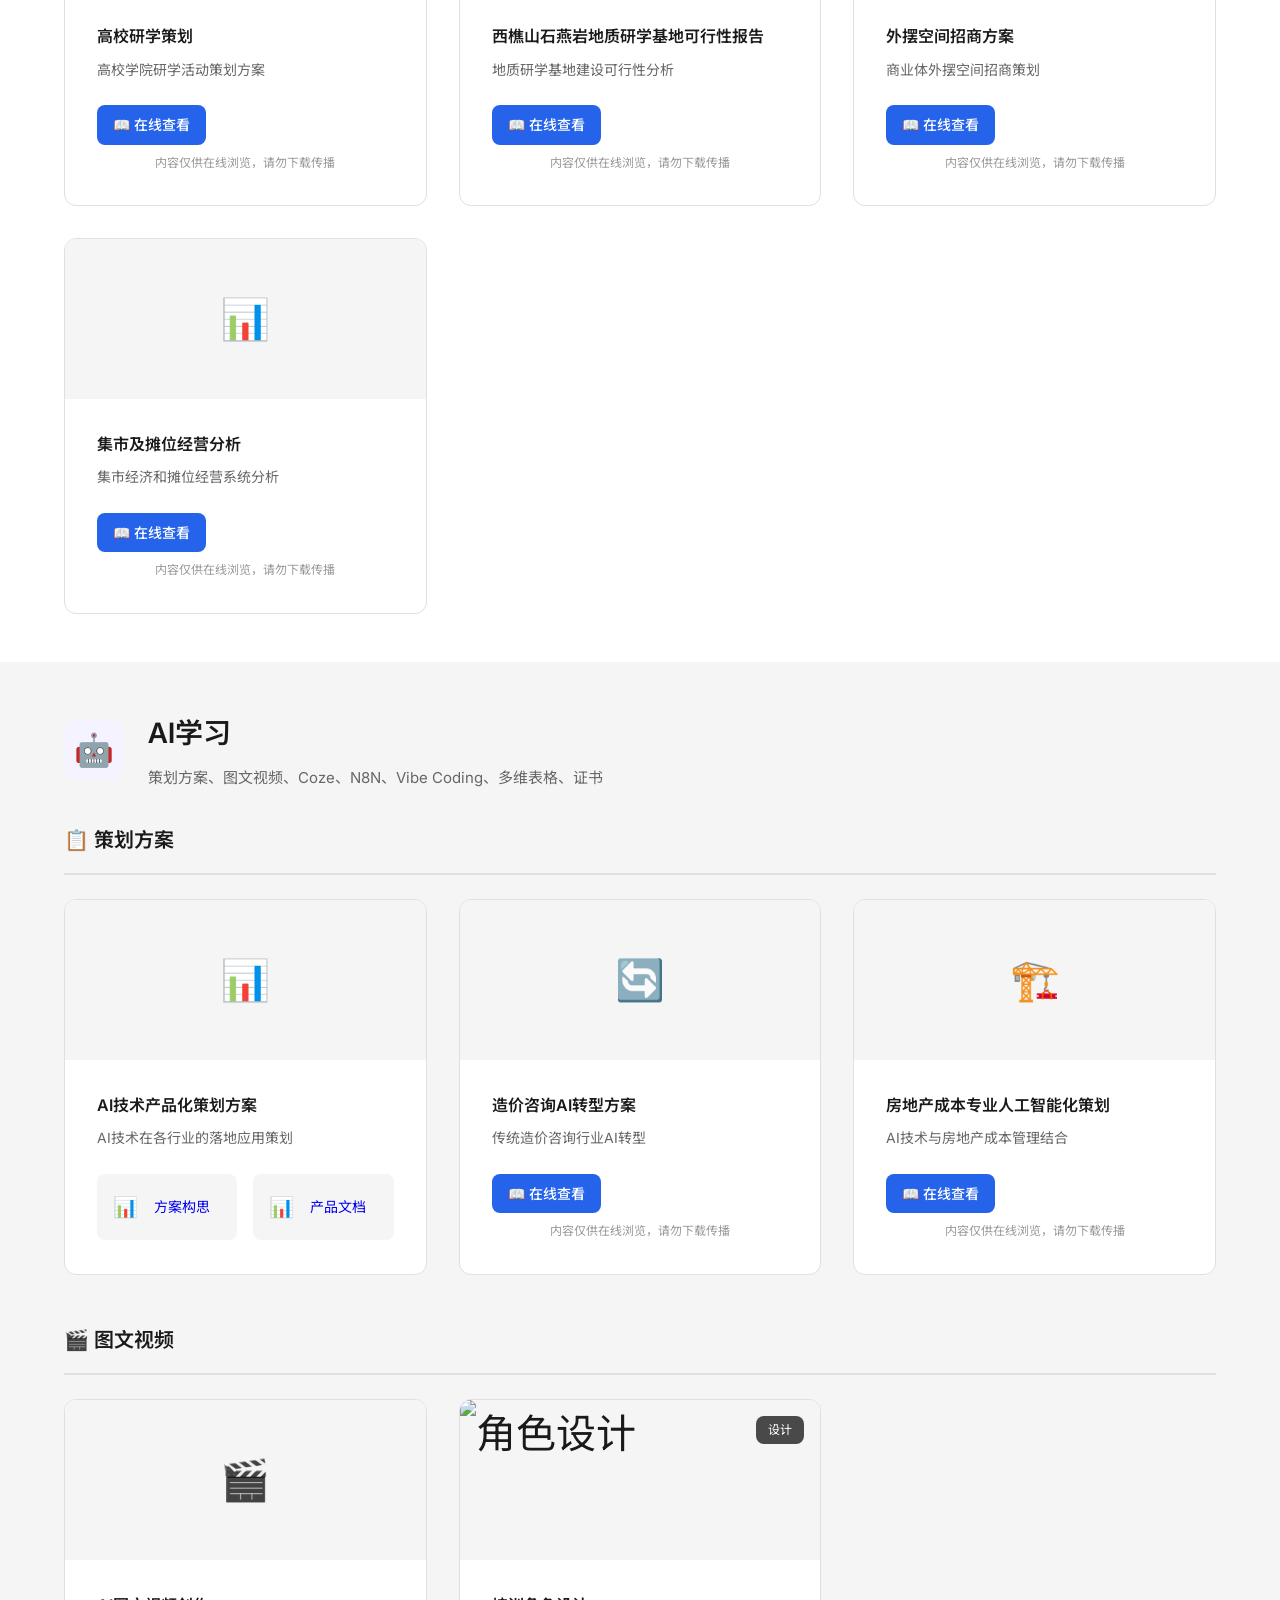
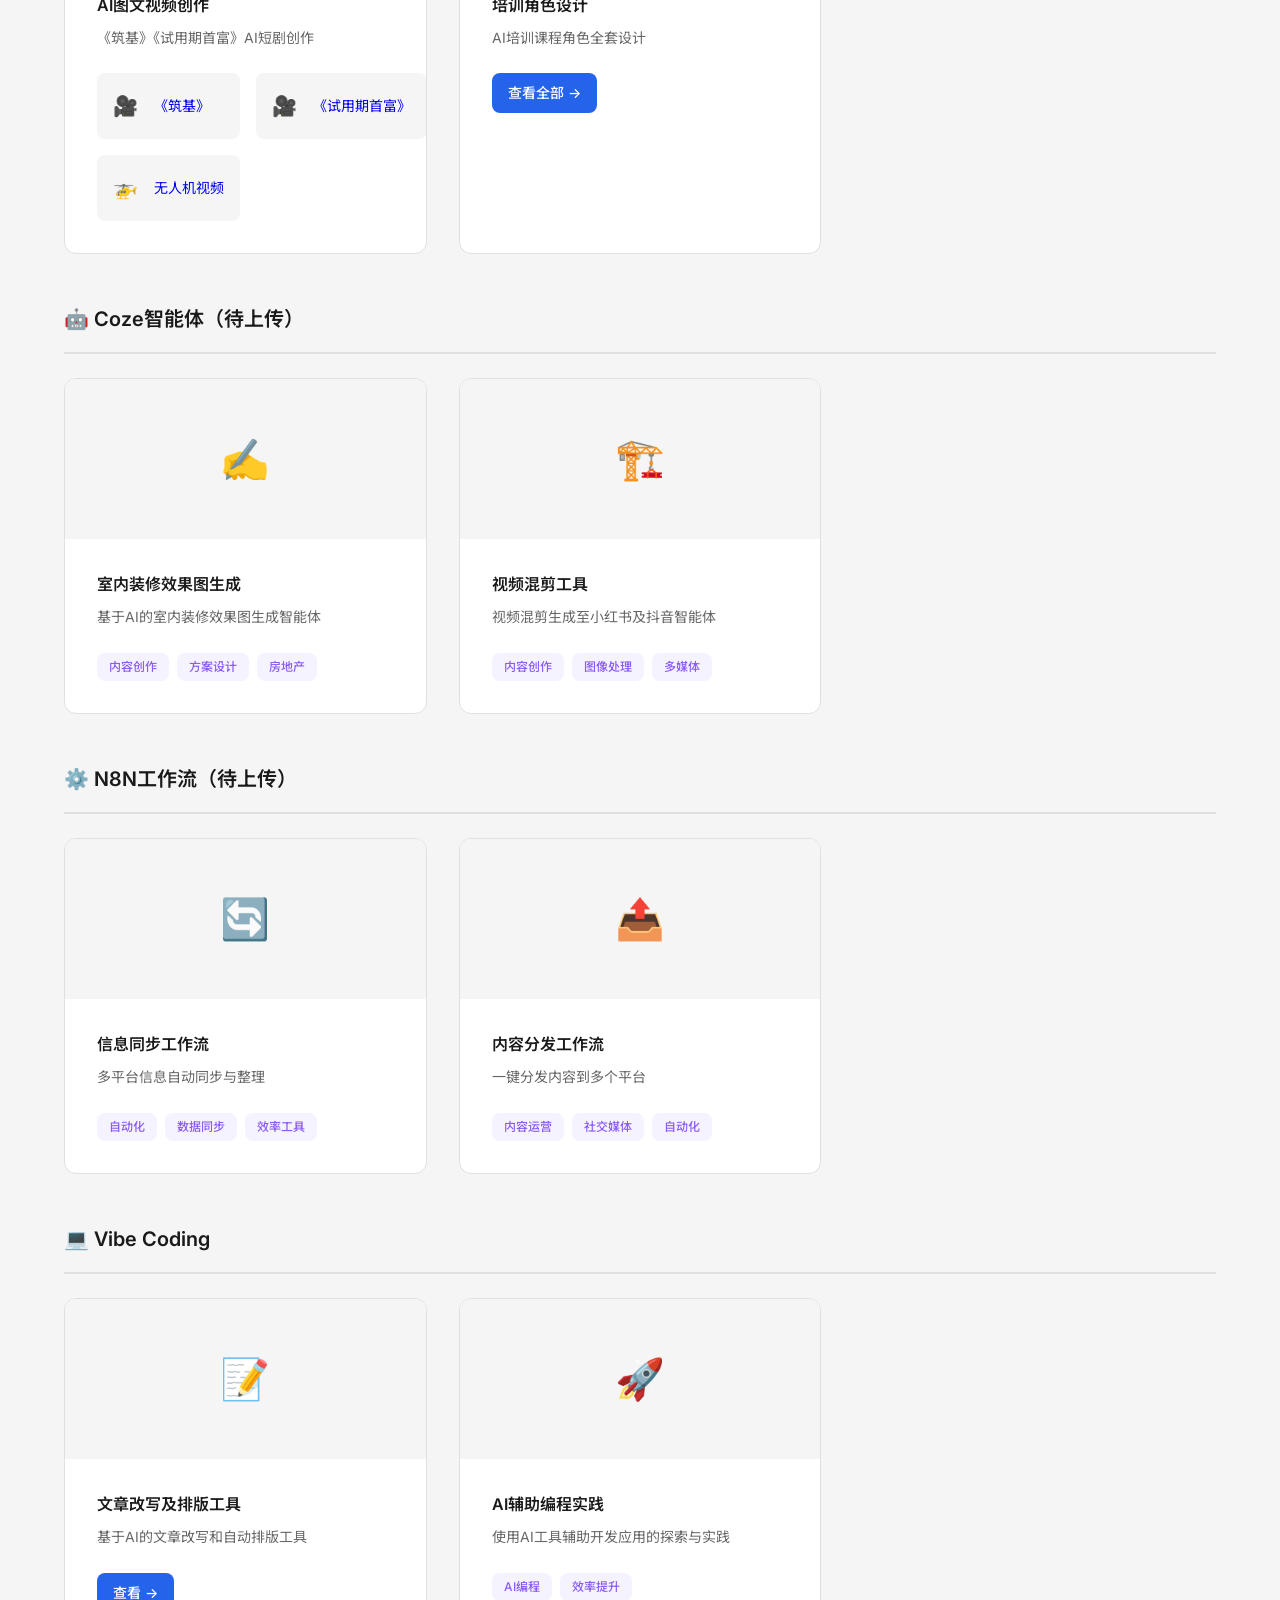
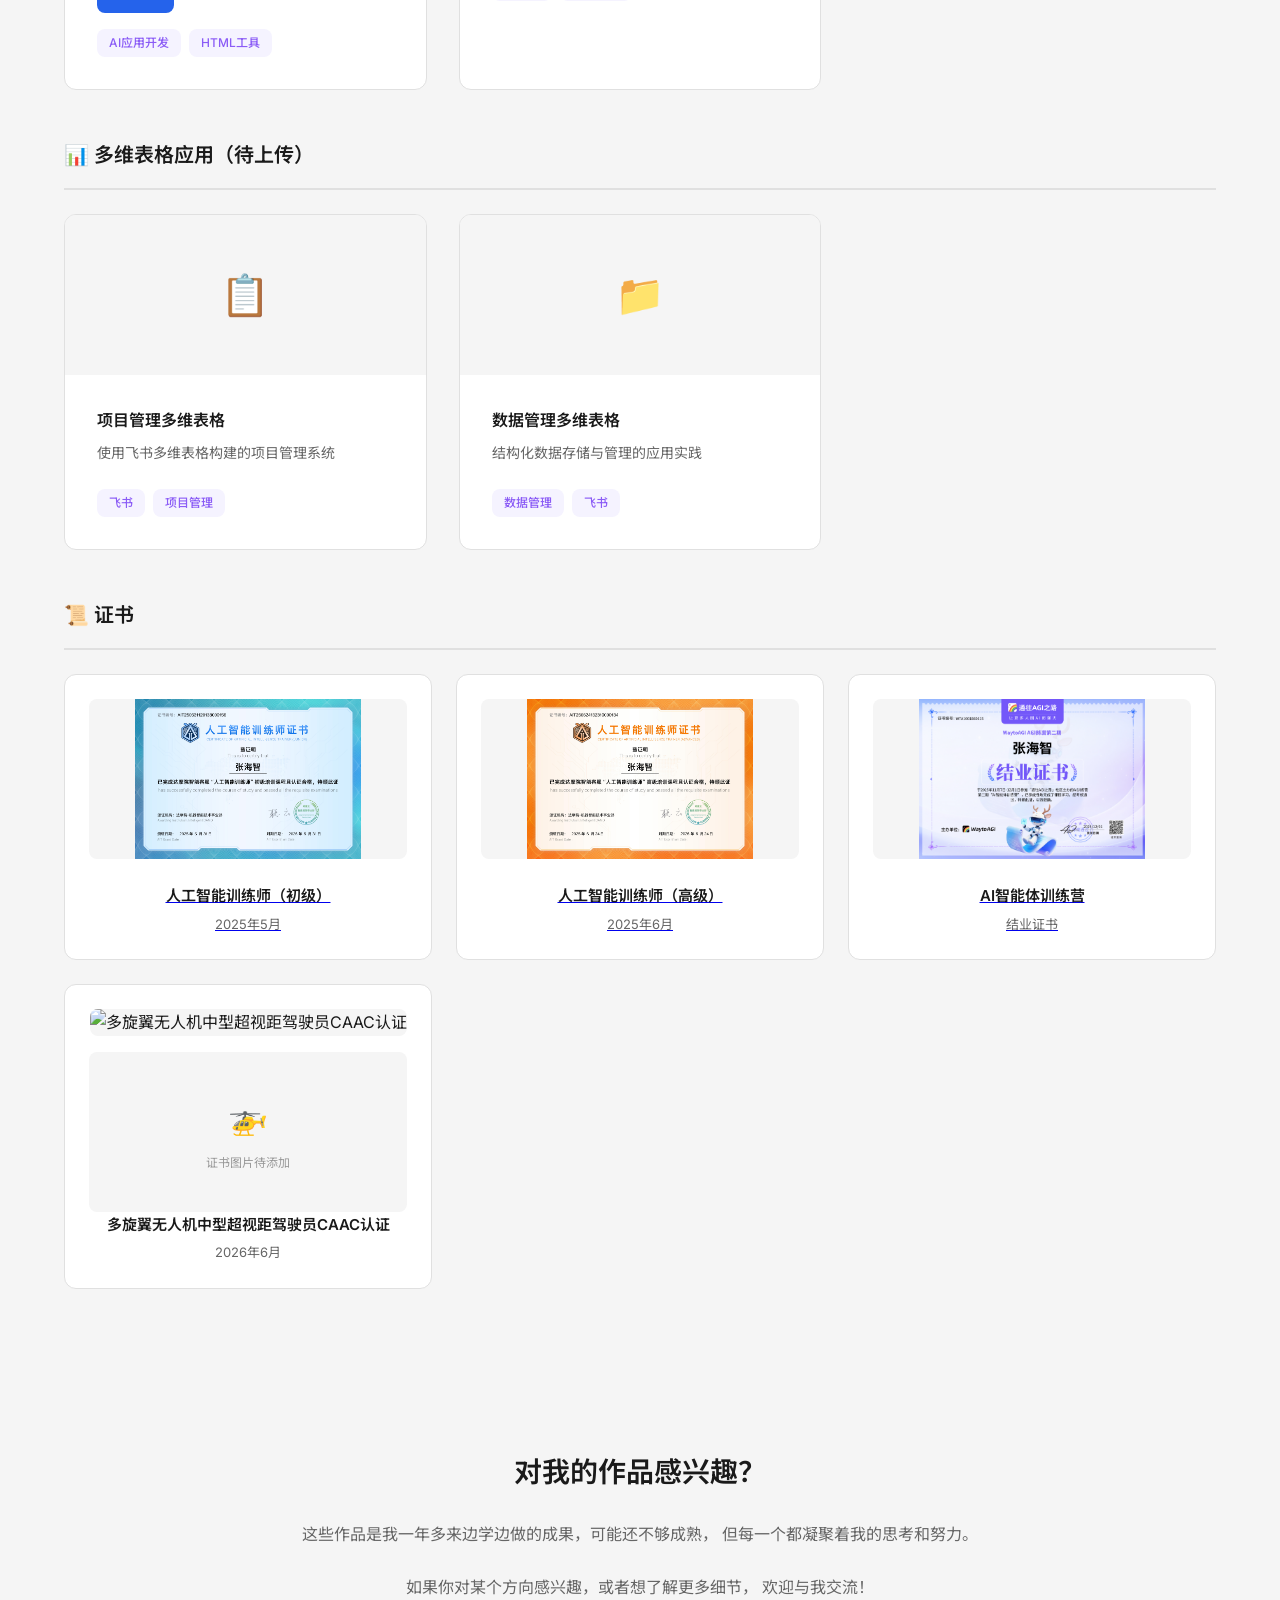
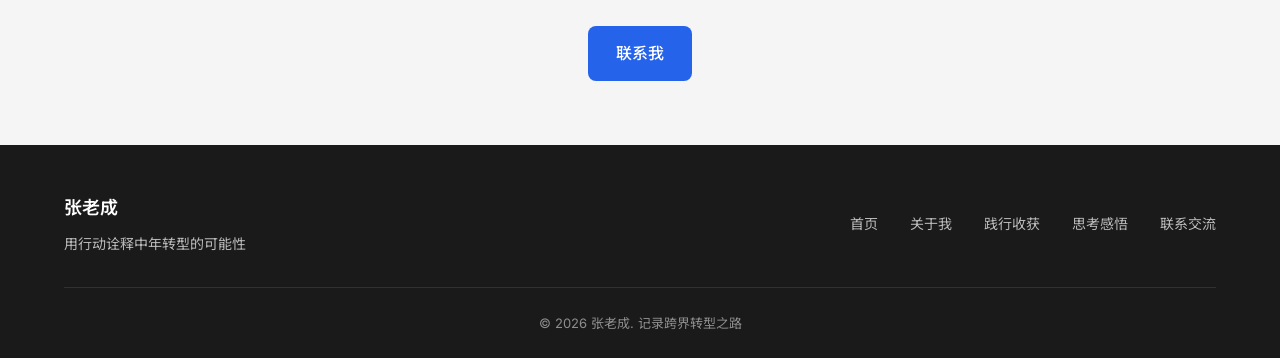
==== commit d3e034b3: "添加《试用期首富》视频" ====
--- a/works.html
+++ b/works.html
@@ -743,10 +743,10 @@
                                     <span class="file-icon">🎥</span>
                                     <span class="file-name">《筑基》</span>
                                 </a>
-                                <span class="file-item" style="color: var(--color-muted); cursor: not-allowed;">
+                                <a href="hub/AI/AI图文视频/《试用期首富》（剪辑第二稿）.mp4" target="_blank" class="file-item">
                                     <span class="file-icon">🎥</span>
-                                    <span class="file-name">《试用期首富》（暂缺）</span>
-                                </span>
+                                    <span class="file-name">《试用期首富》</span>
+                                </a>
                                 <a href="hub/AI/AI图文视频/无人机视频（练习版）.mp4" target="_blank" class="file-item">
                                     <span class="file-icon">🚁</span>
                                     <span class="file-name">无人机视频</span>
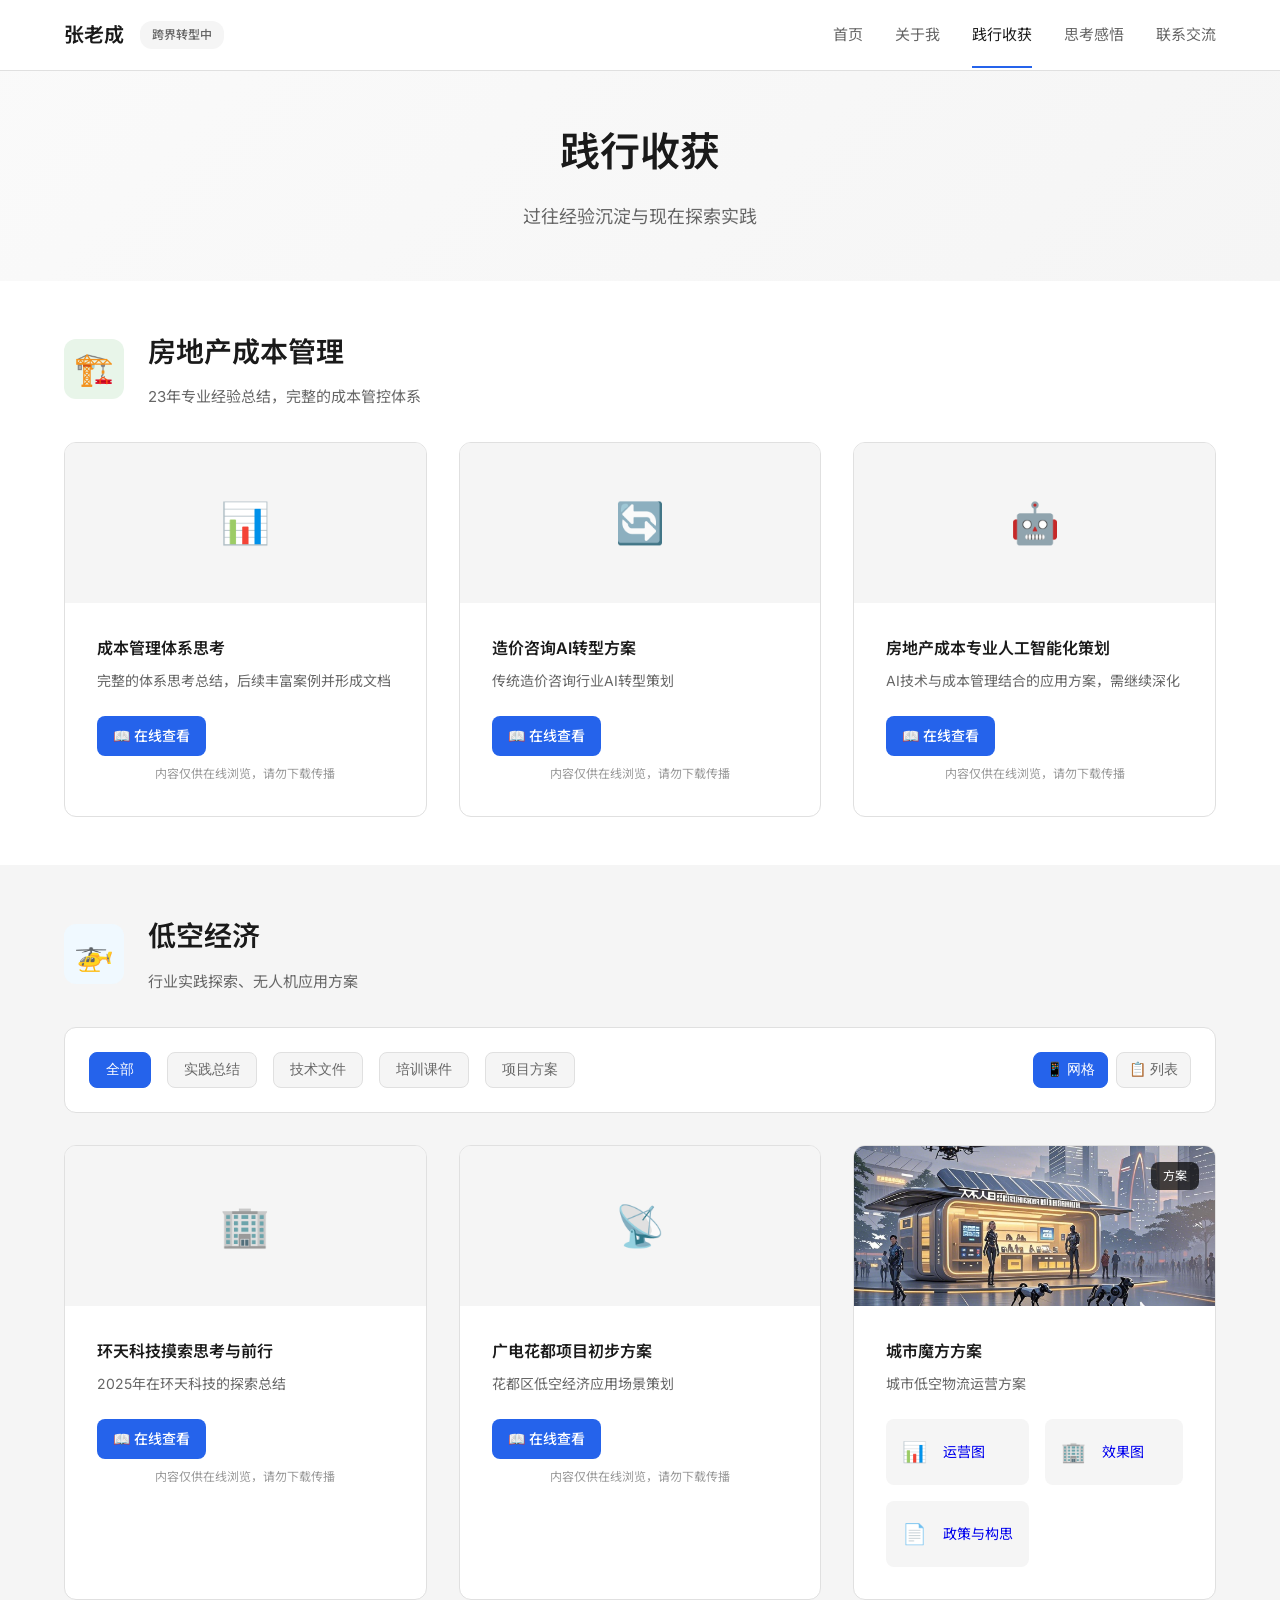
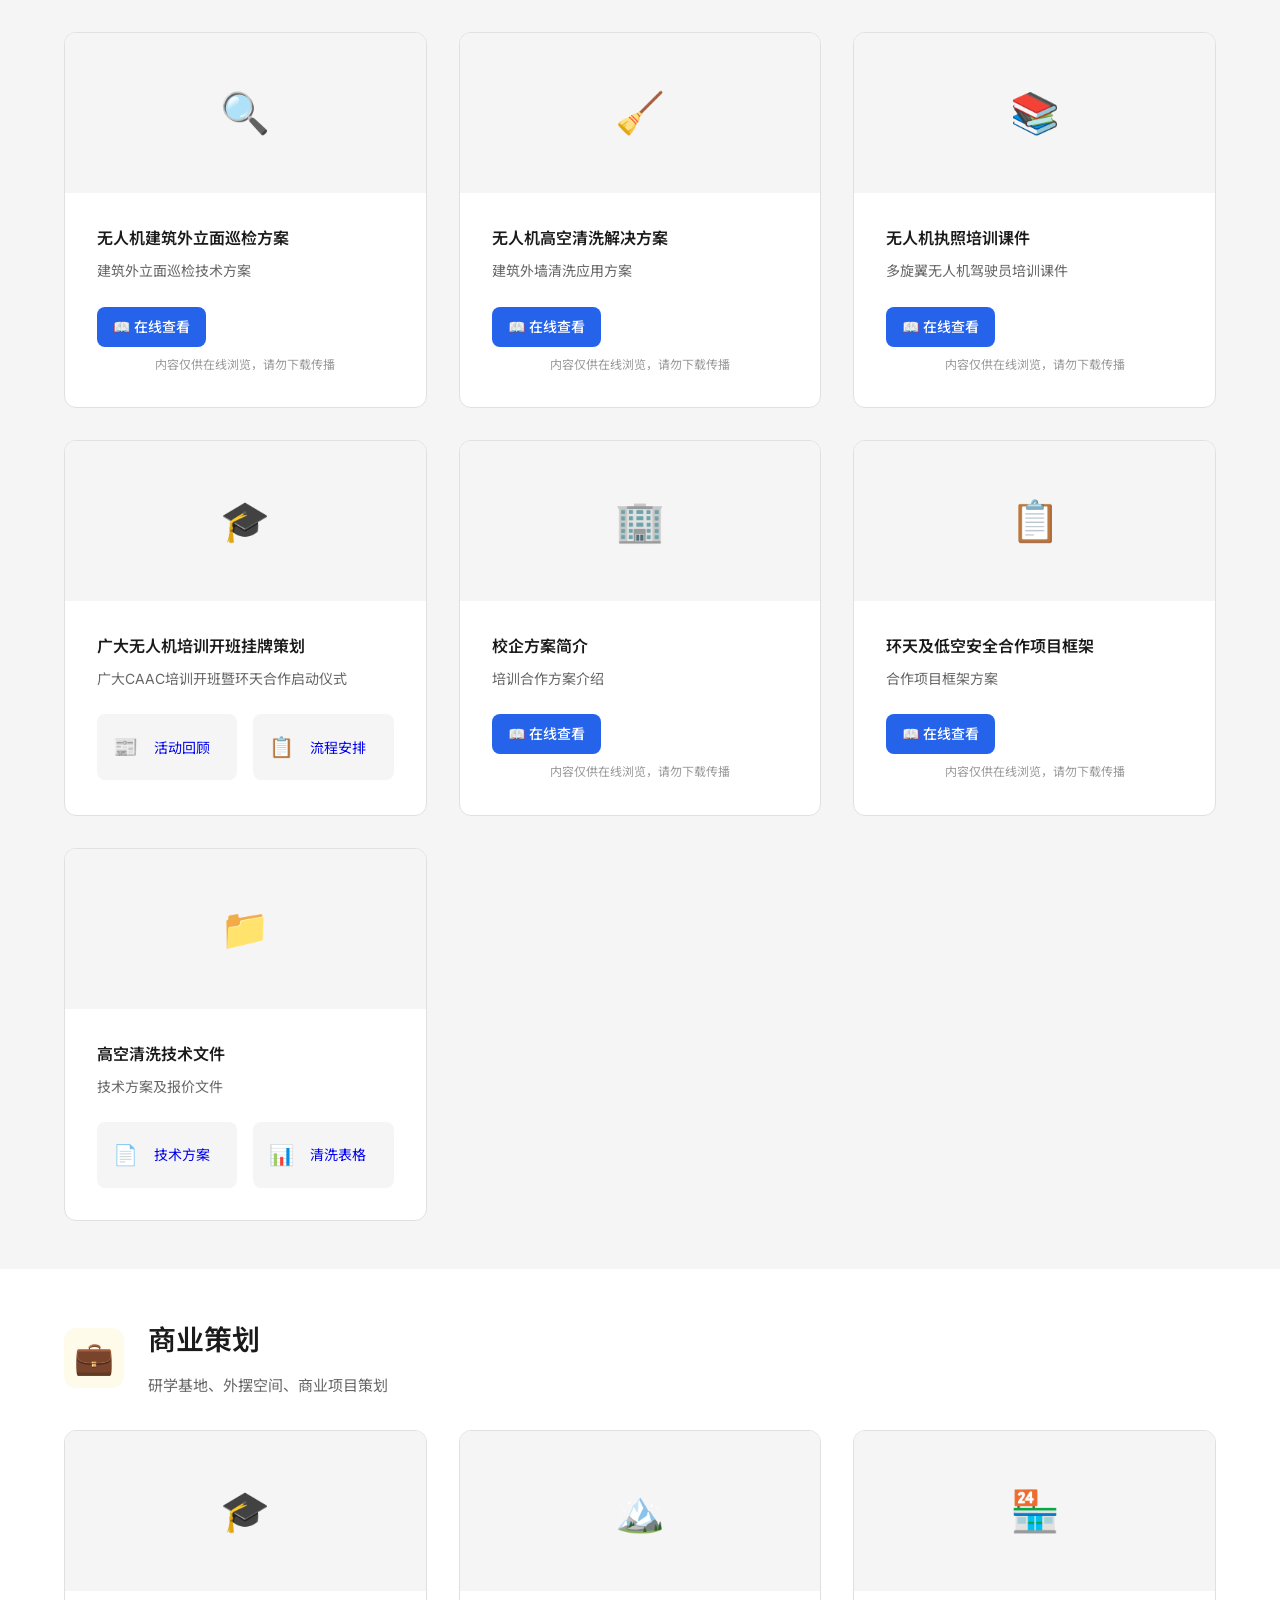
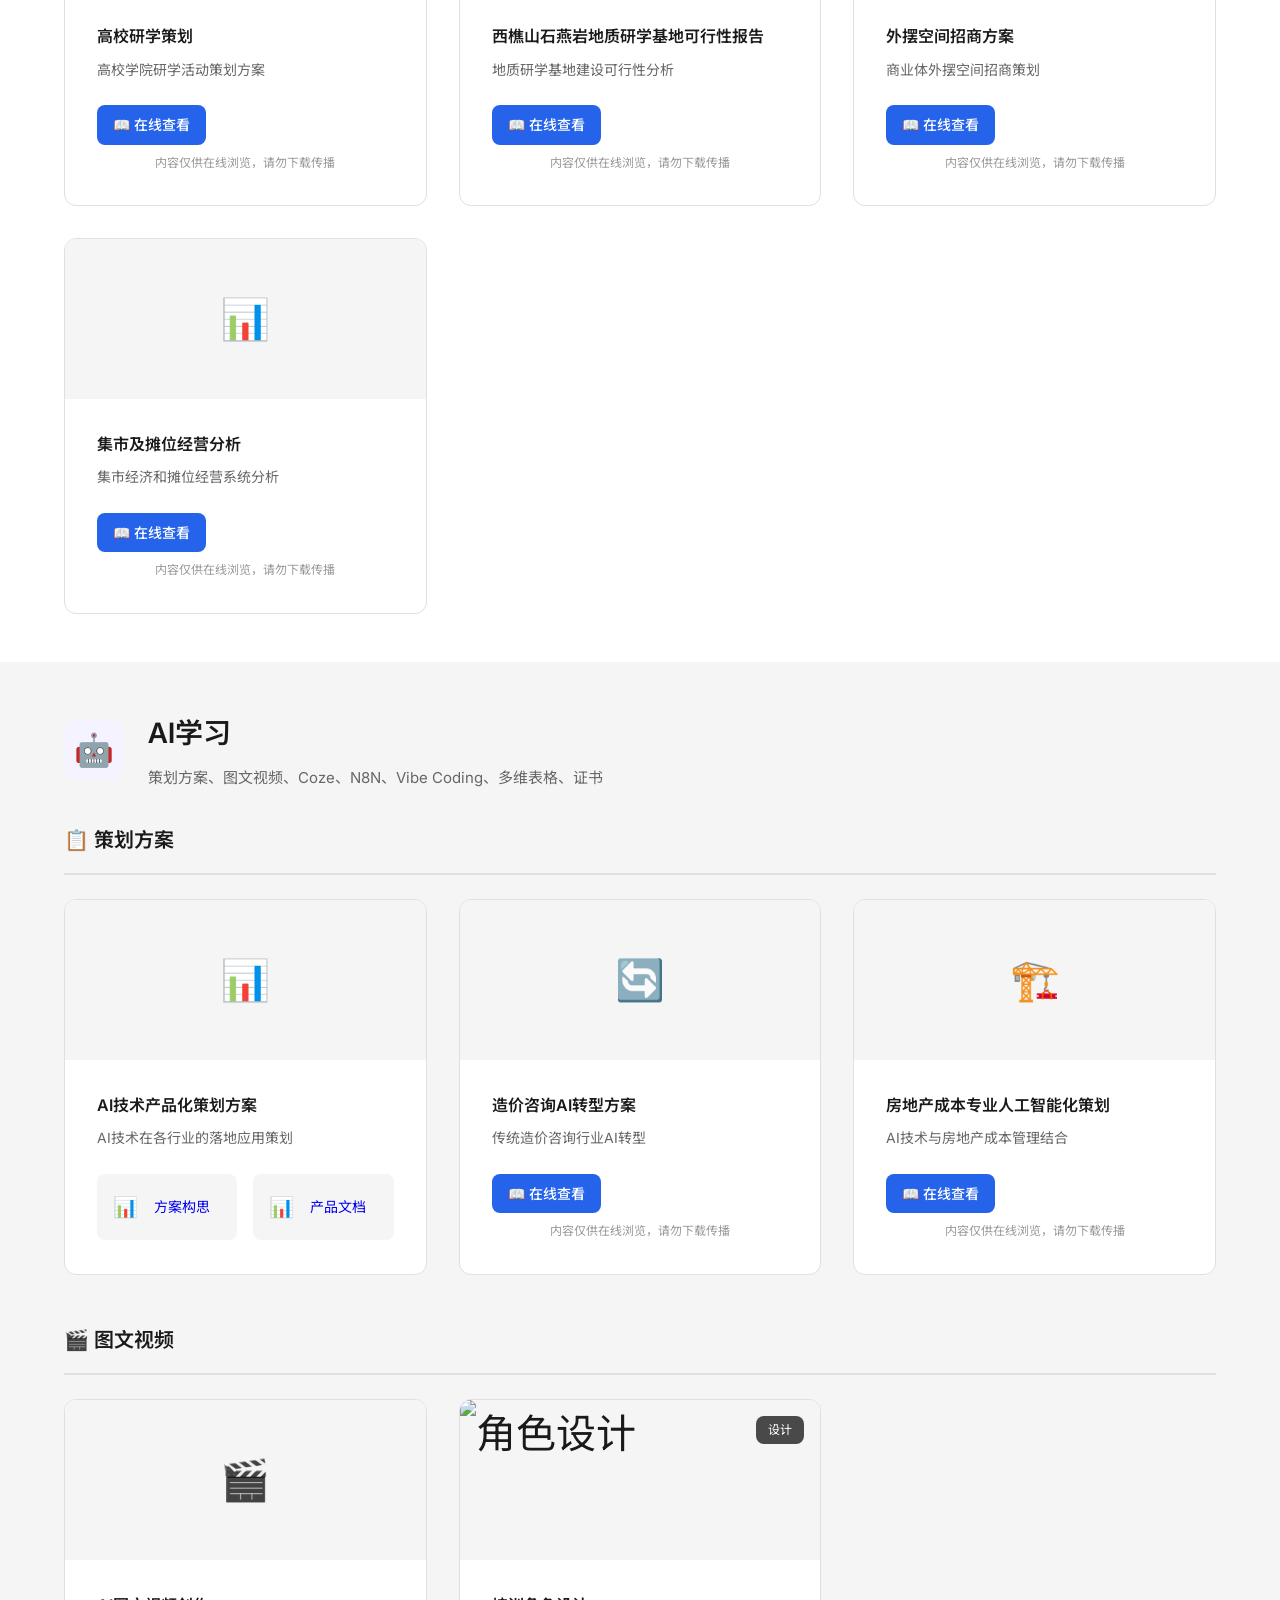
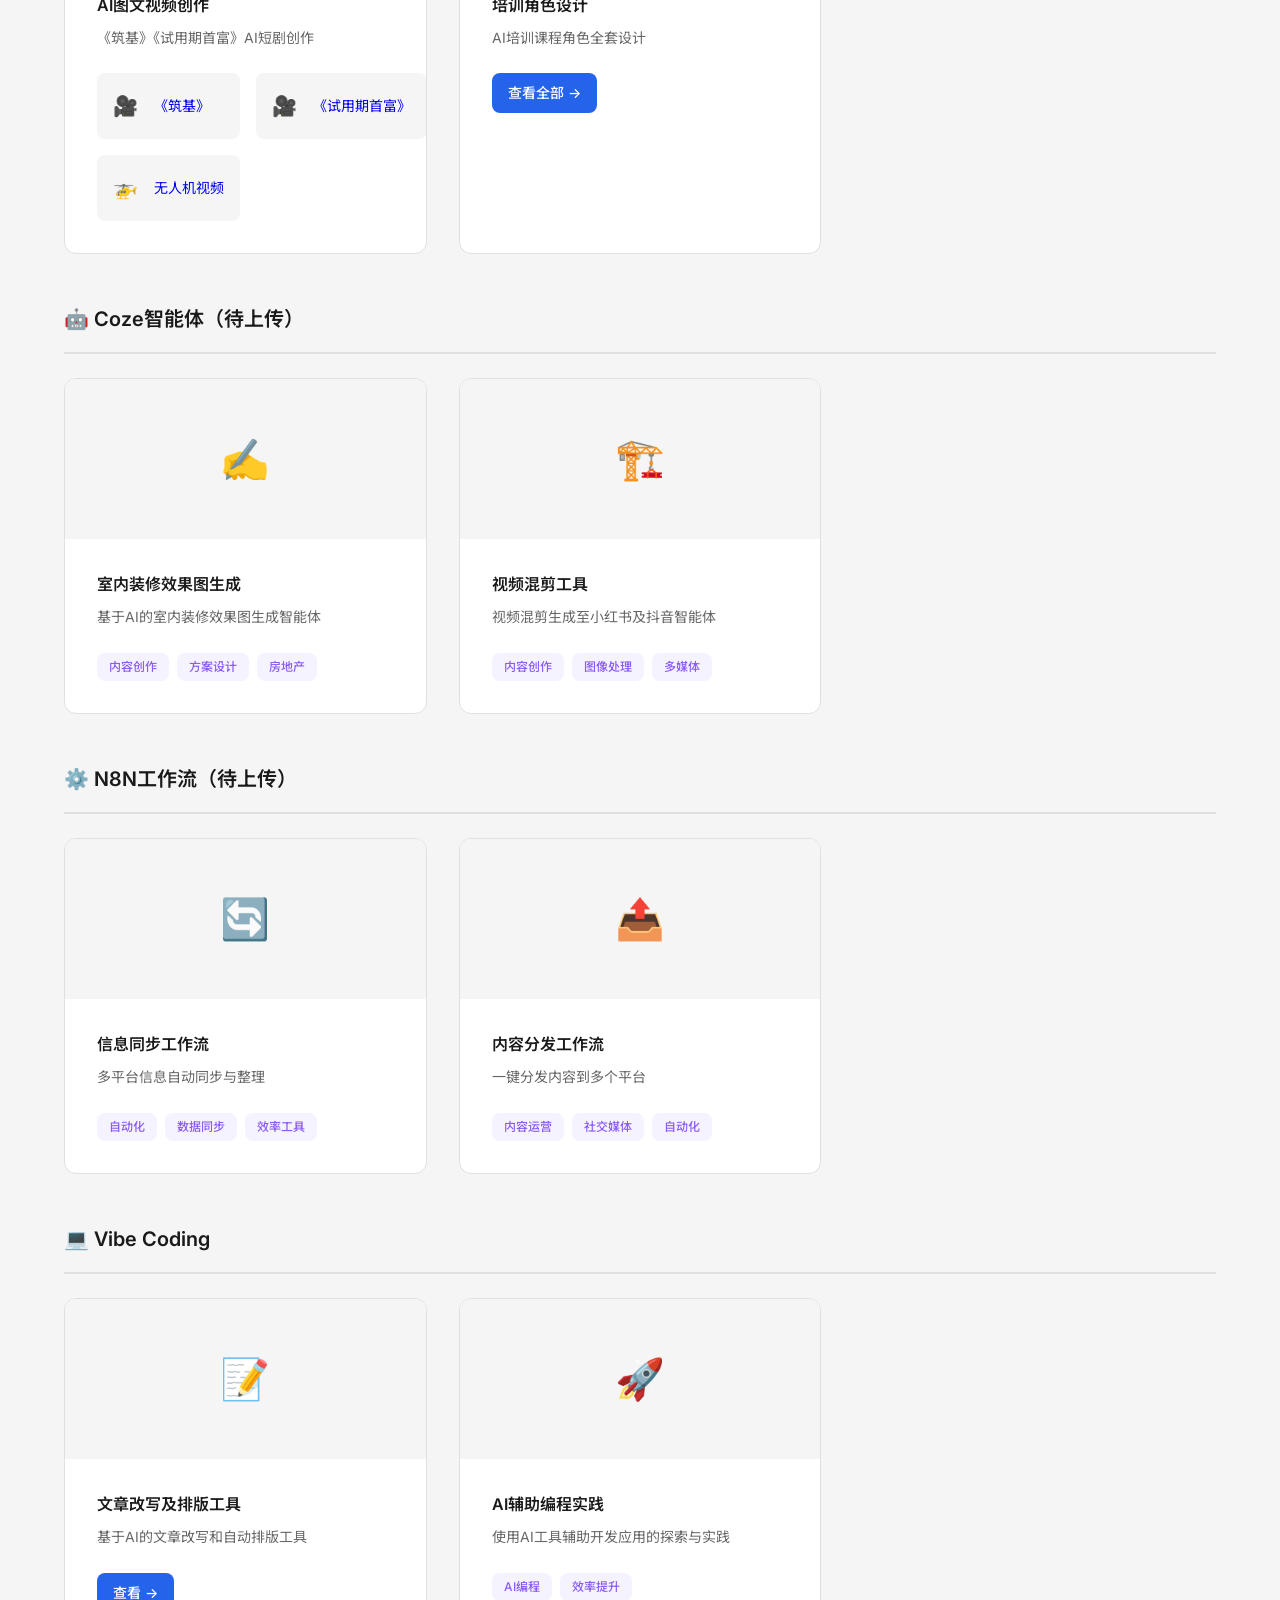
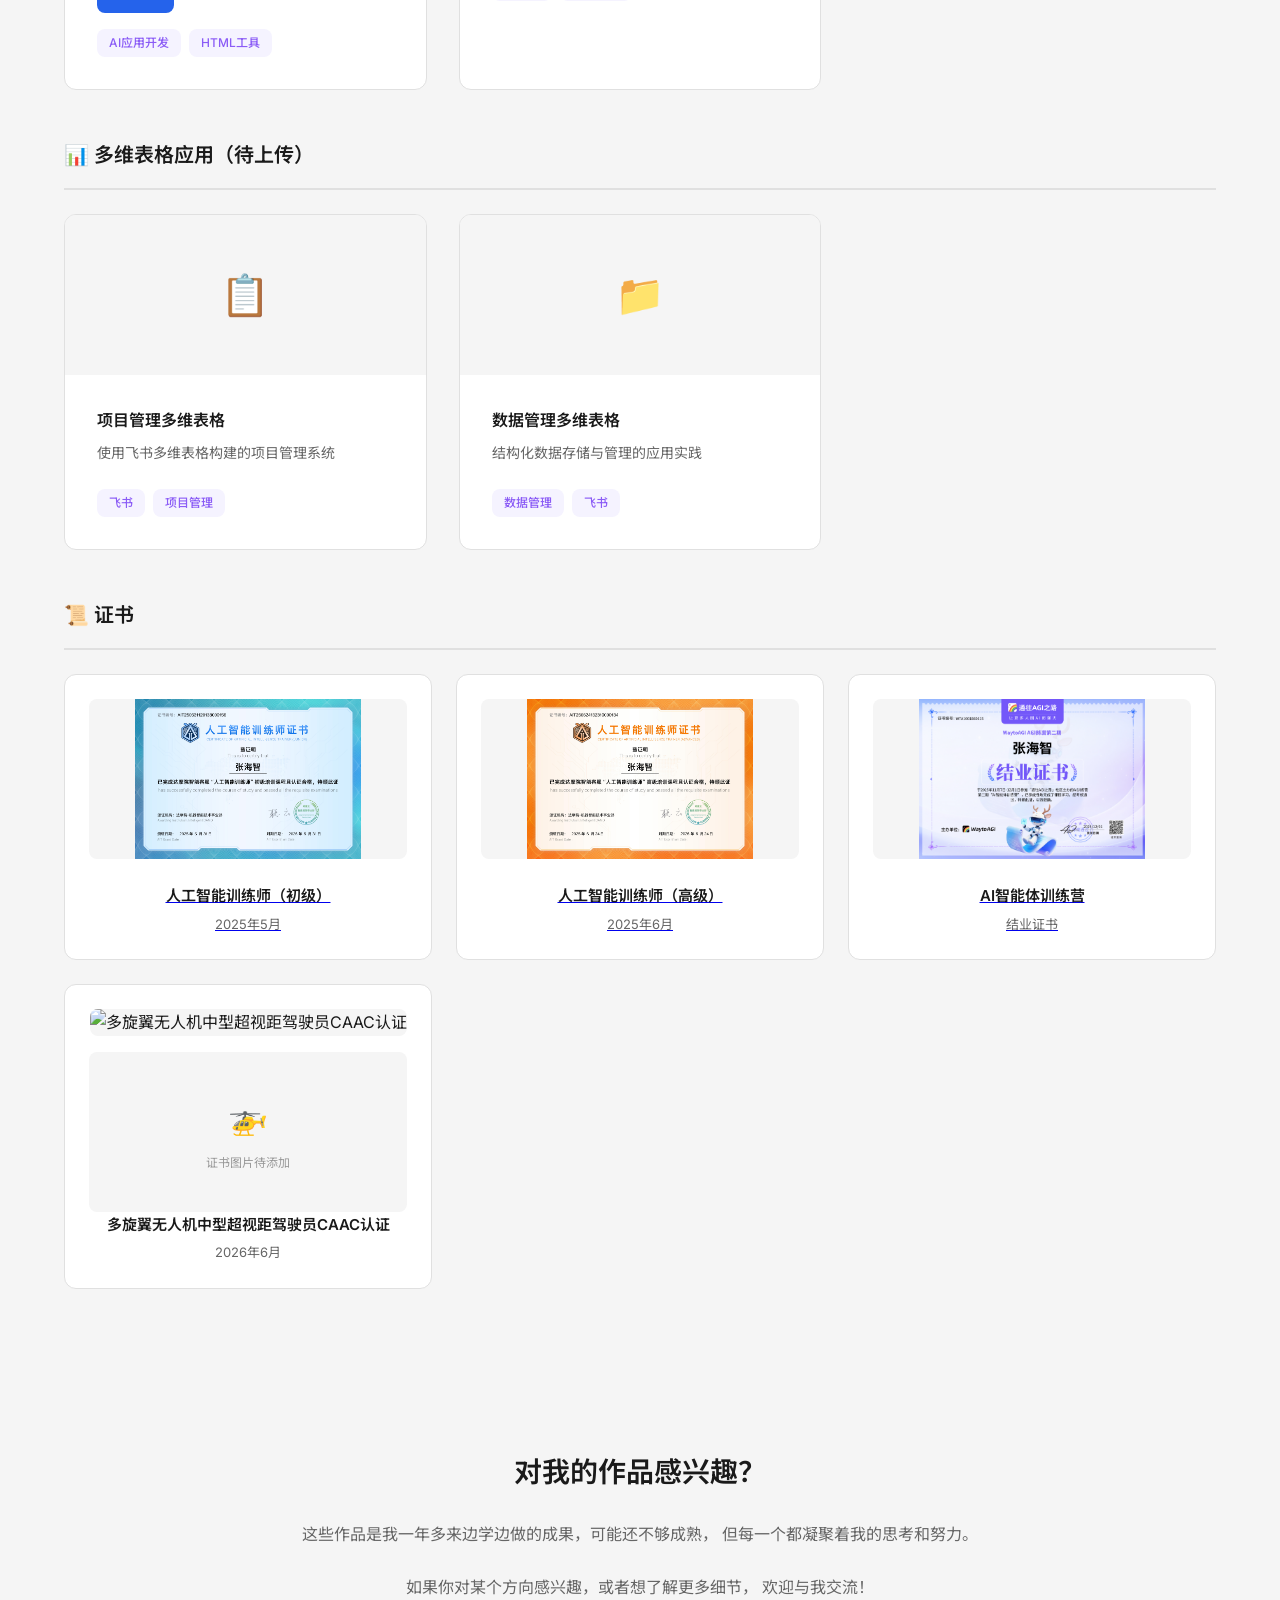
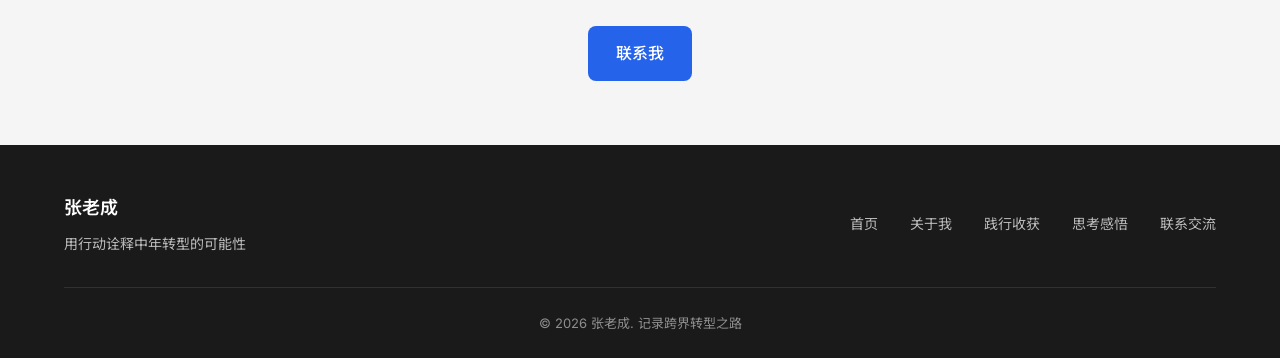
==== commit e298bc55: "修复城市魔方效果图链接 去除文件名中错误的"2025"前缀，确保与实际文件名匹配  Co-Authored-By: Claude Opus 4.6 <noreply@anthropic.com>" ====
--- a/works.html
+++ b/works.html
@@ -509,7 +509,7 @@
 
                 <div class="work-card" data-category="project">
                     <div class="work-preview">
-                        <img src="hub/低空/城市魔方方案/ 2025 城市展厅效果图（定稿）.jpeg" alt="城市魔方">
+                        <img src="hub/低空/城市魔方方案/城市展厅效果图（定稿）.jpeg" alt="城市魔方">
                         <div class="work-type">方案</div>
                     </div>
                     <div class="work-content">
@@ -520,7 +520,7 @@
                                 <span class="file-icon">📊</span>
                                 <span class="file-name">运营图</span>
                             </a>
-                            <a href="hub/低空/城市魔方方案/ 2025 城市展厅效果图（定稿）.jpeg" target="_blank" class="file-item">
+                            <a href="hub/低空/城市魔方方案/城市展厅效果图（定稿）.jpeg" target="_blank" class="file-item">
                                 <span class="file-icon">🏢</span>
                                 <span class="file-name">效果图</span>
                             </a>
